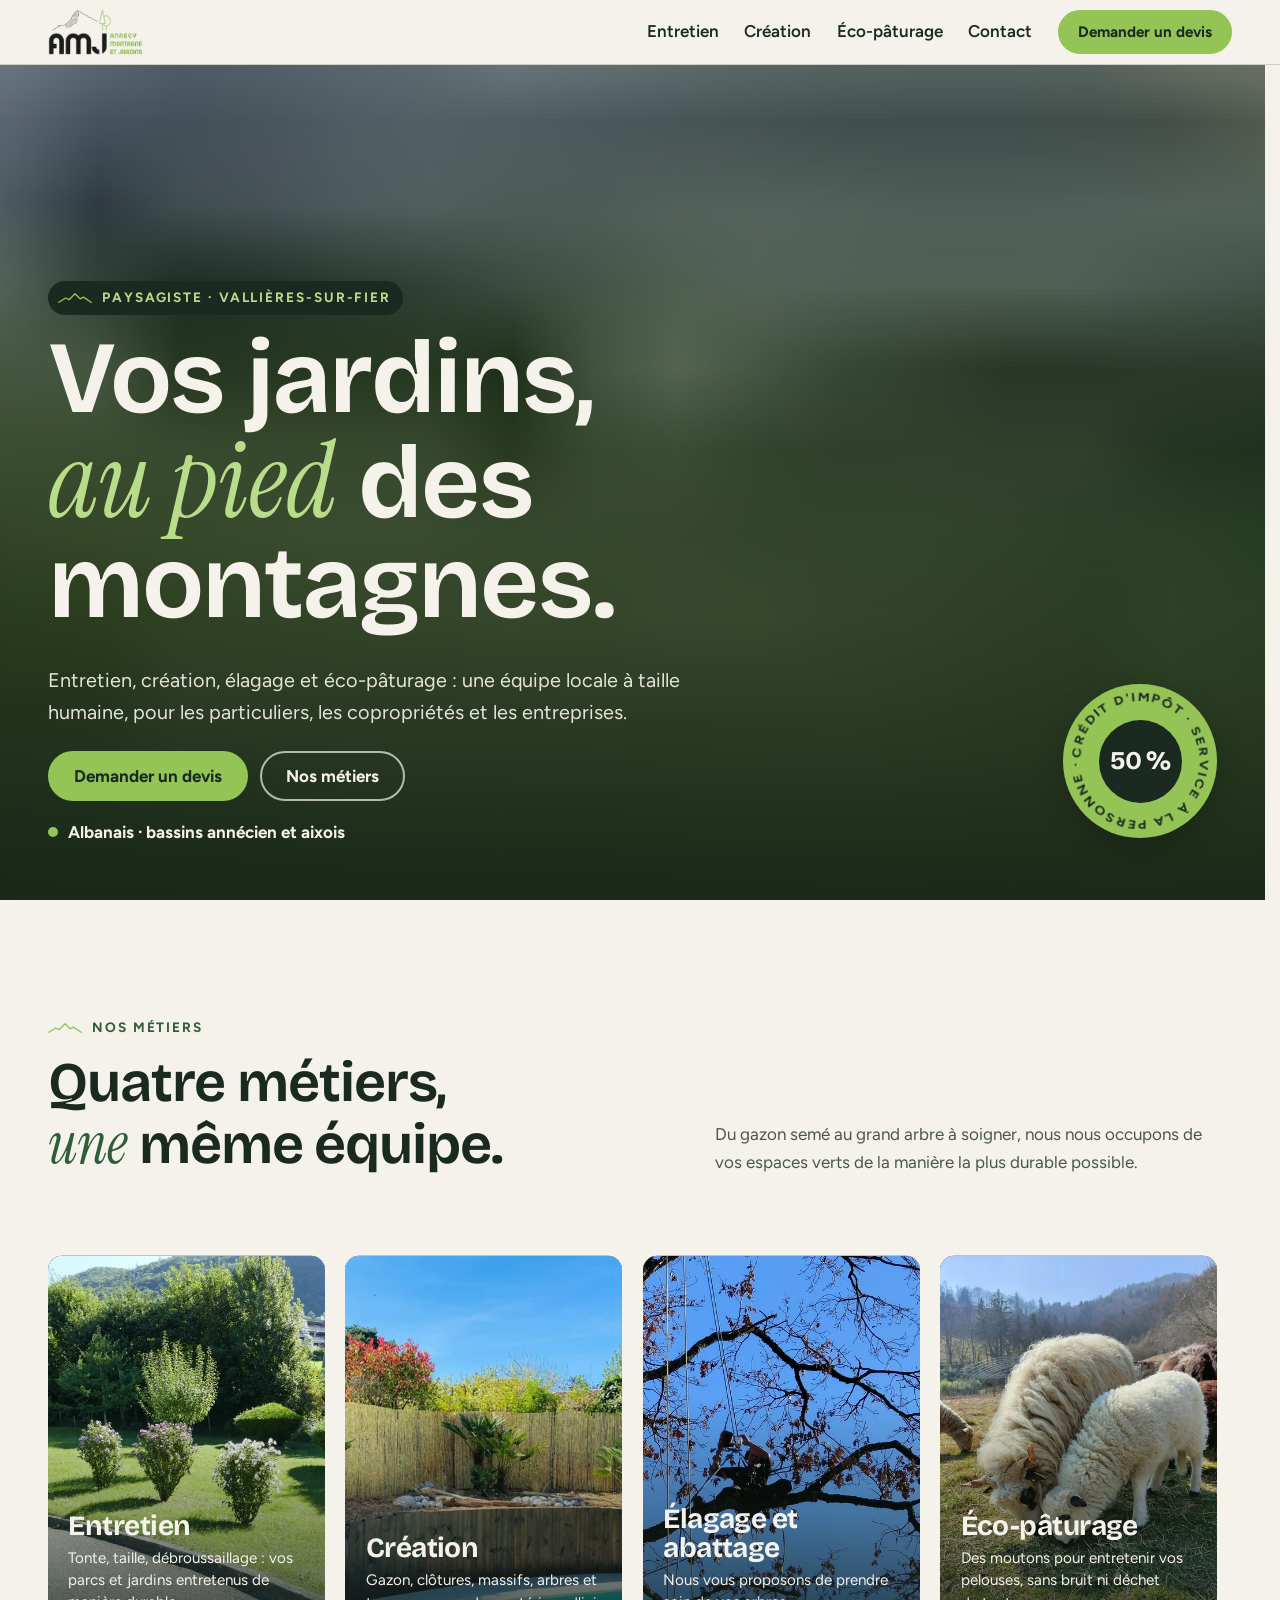
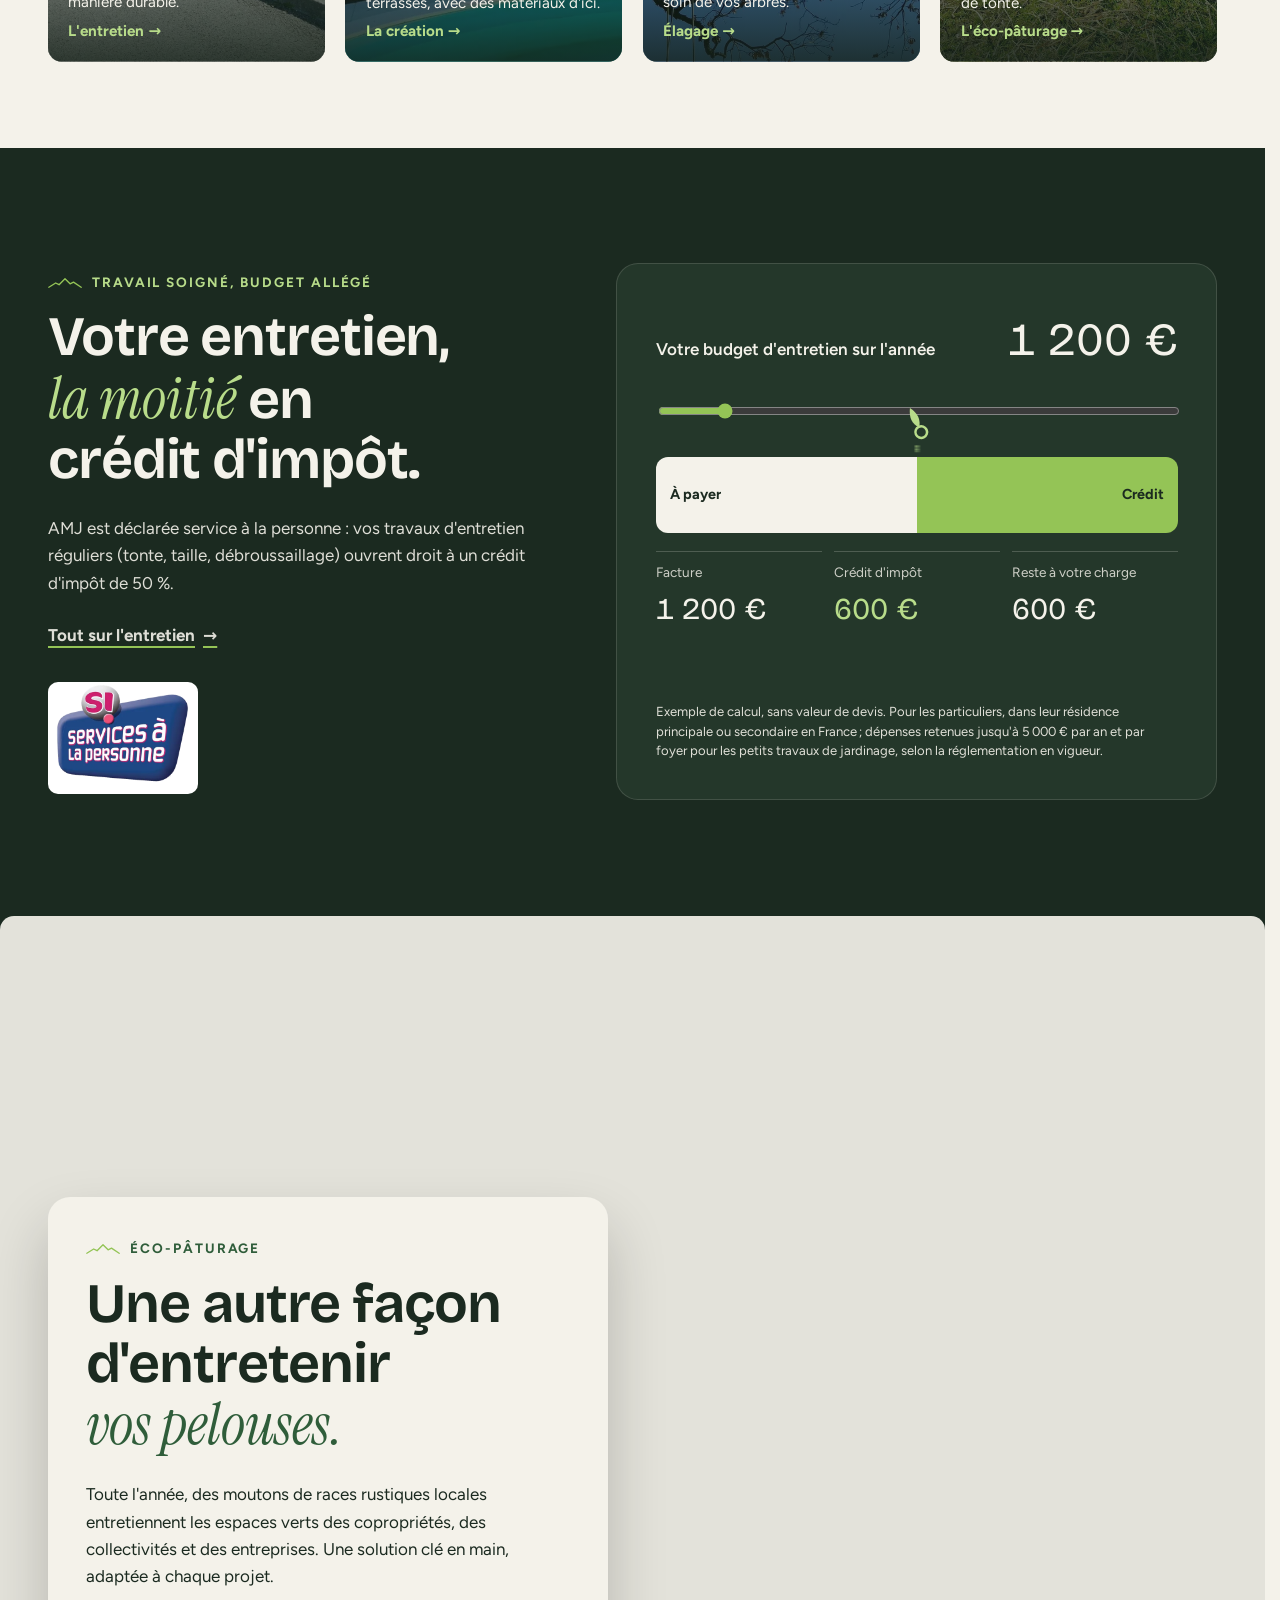
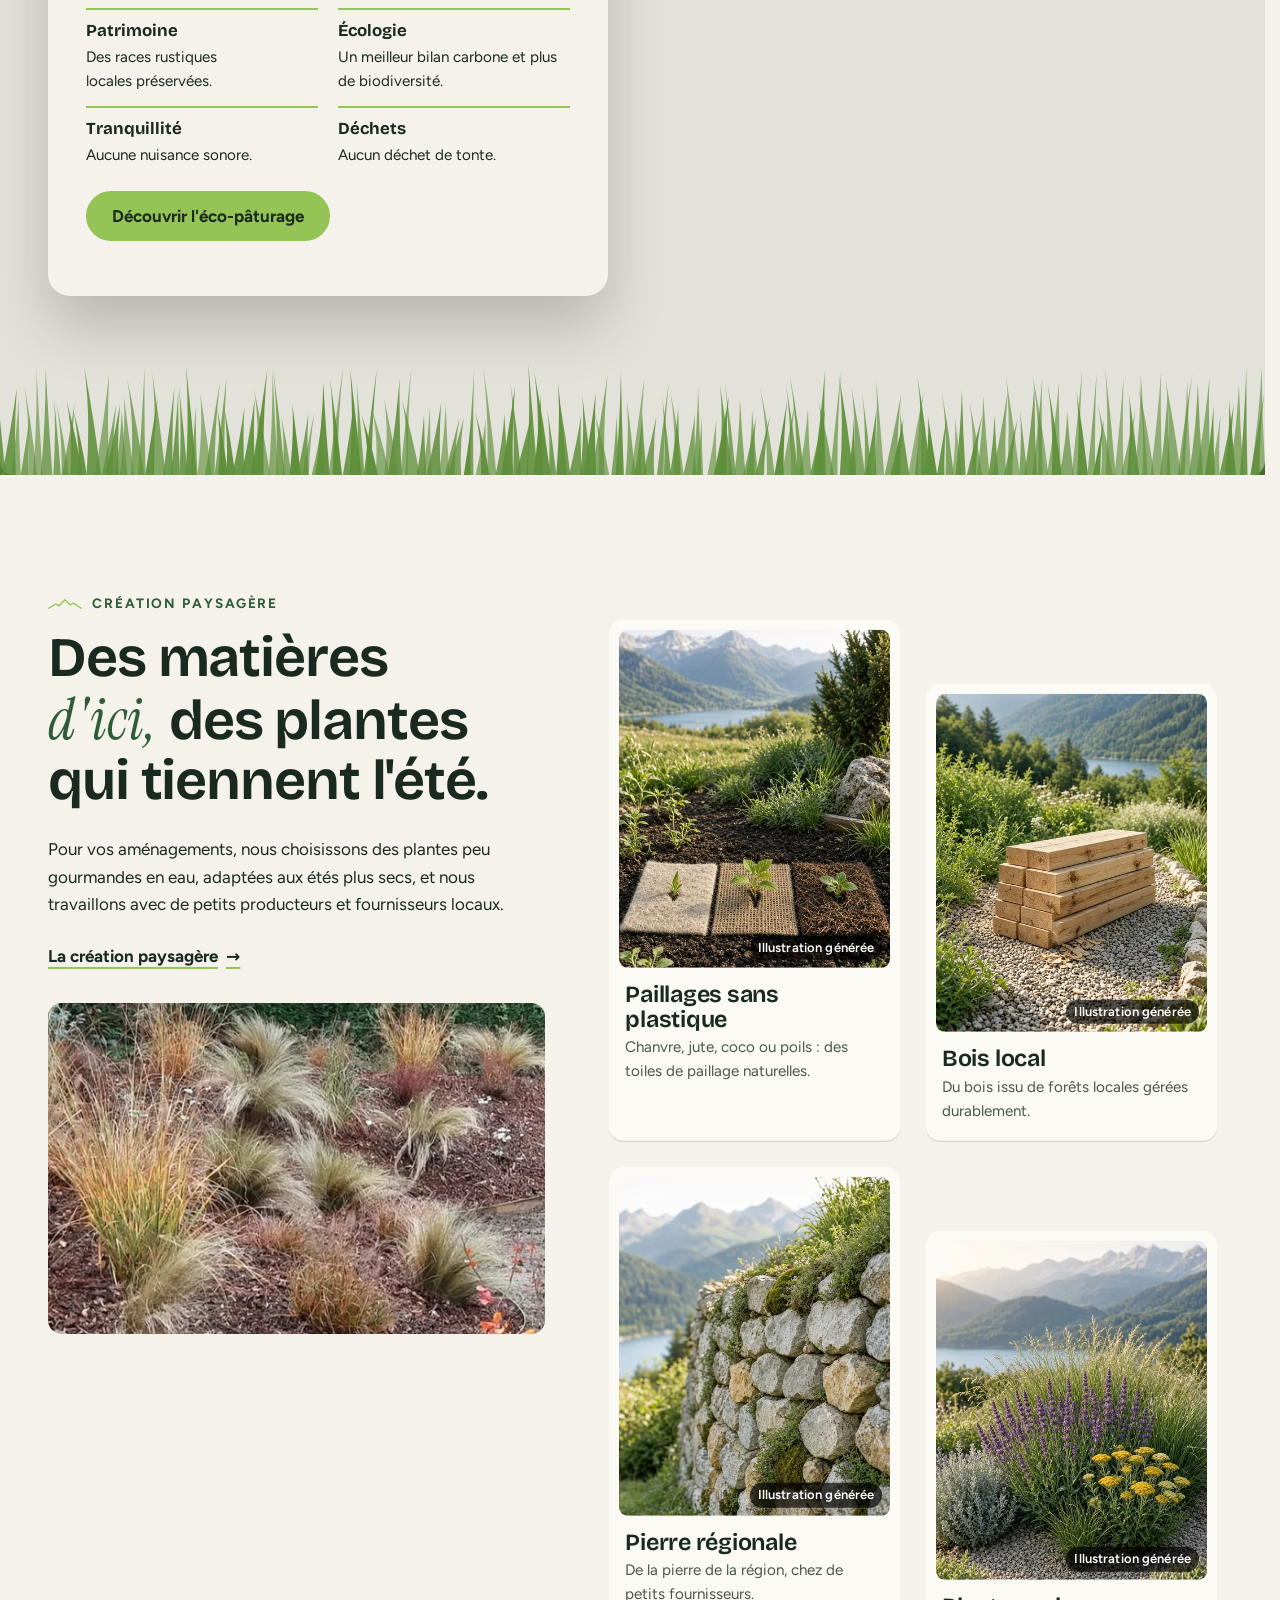
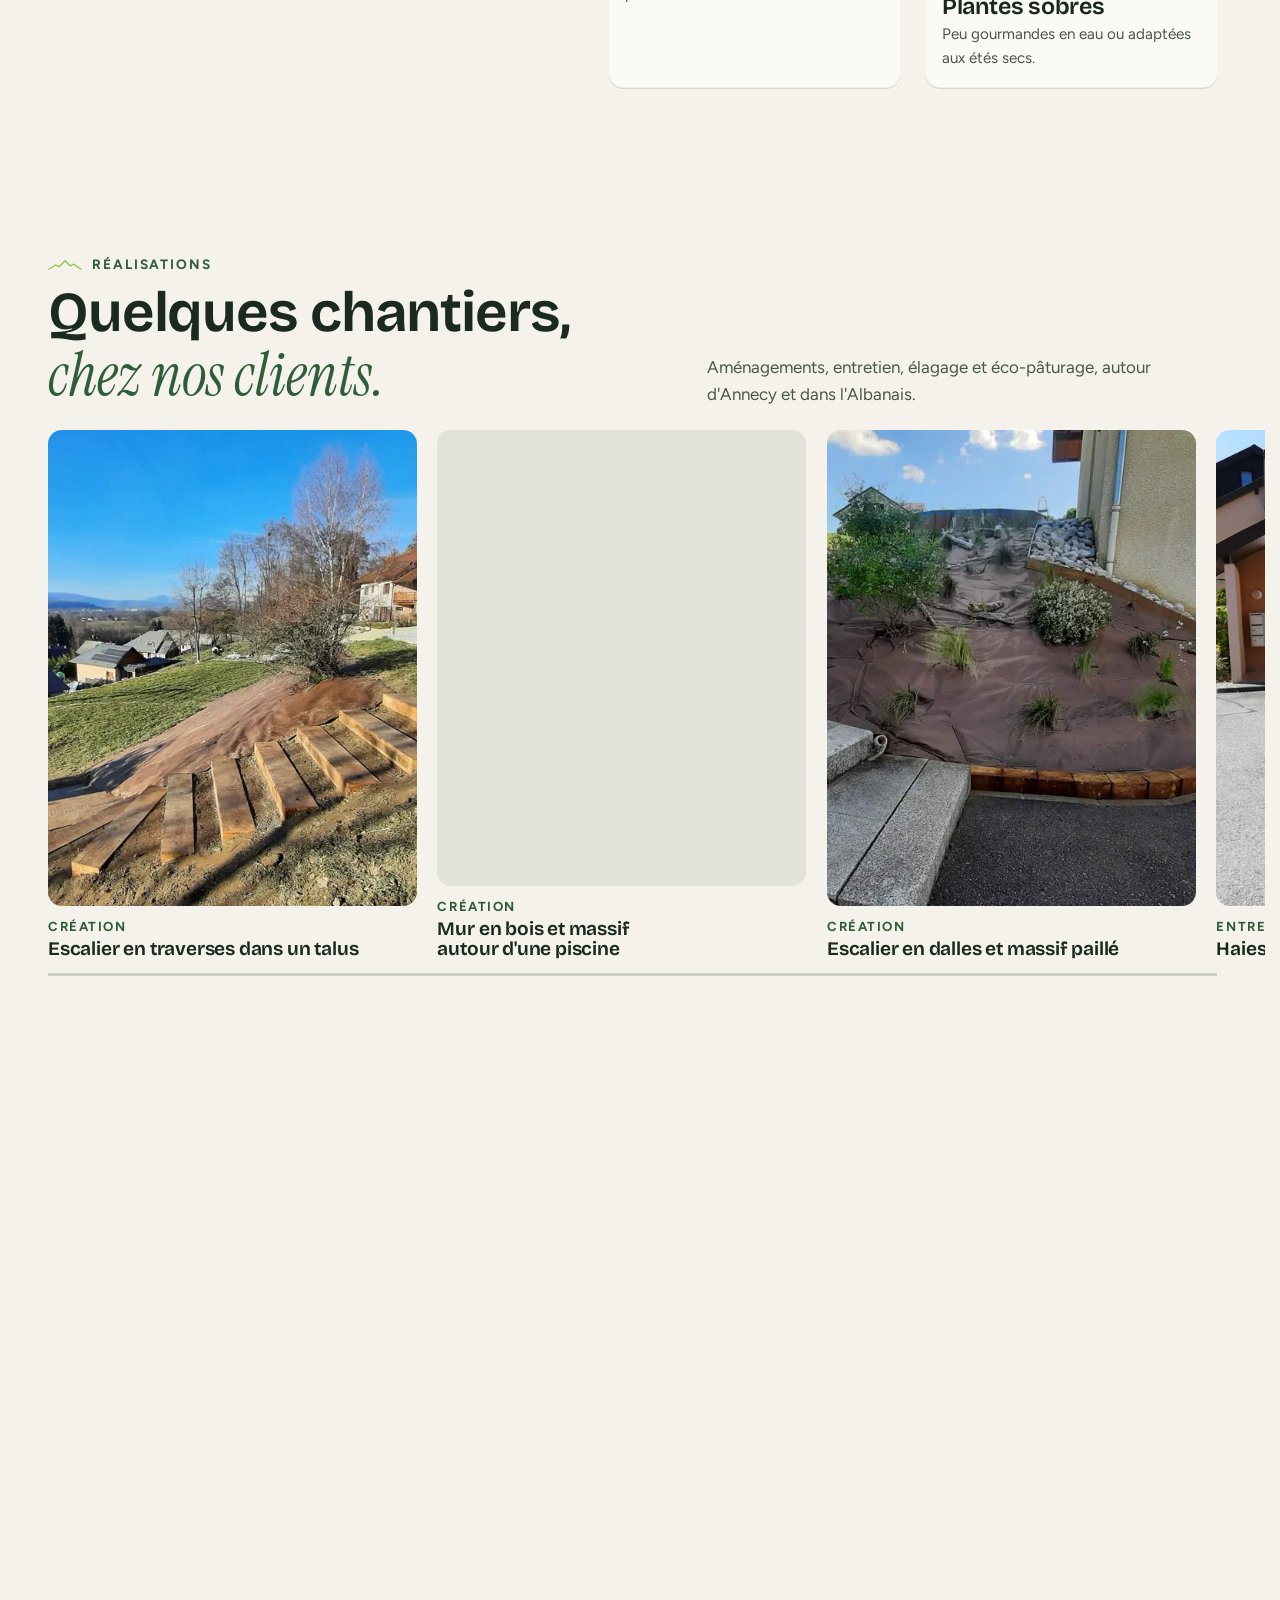
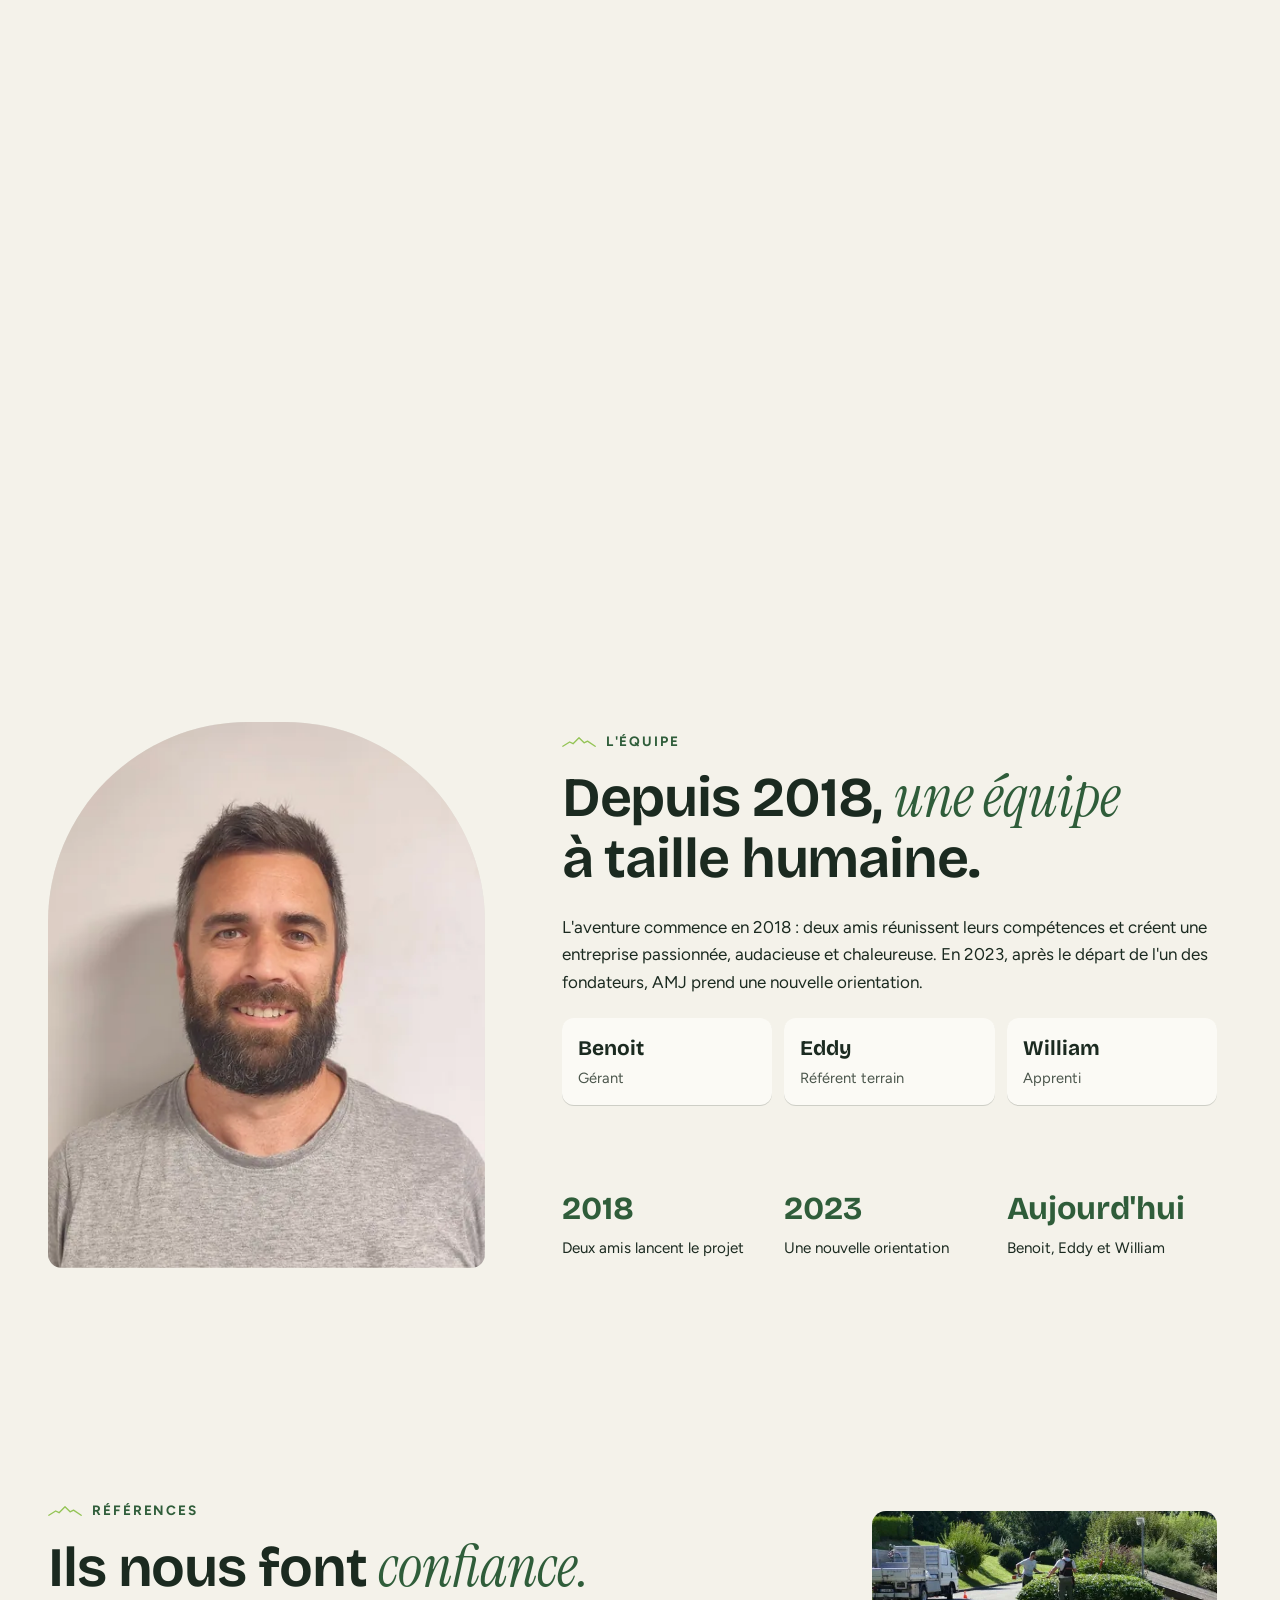
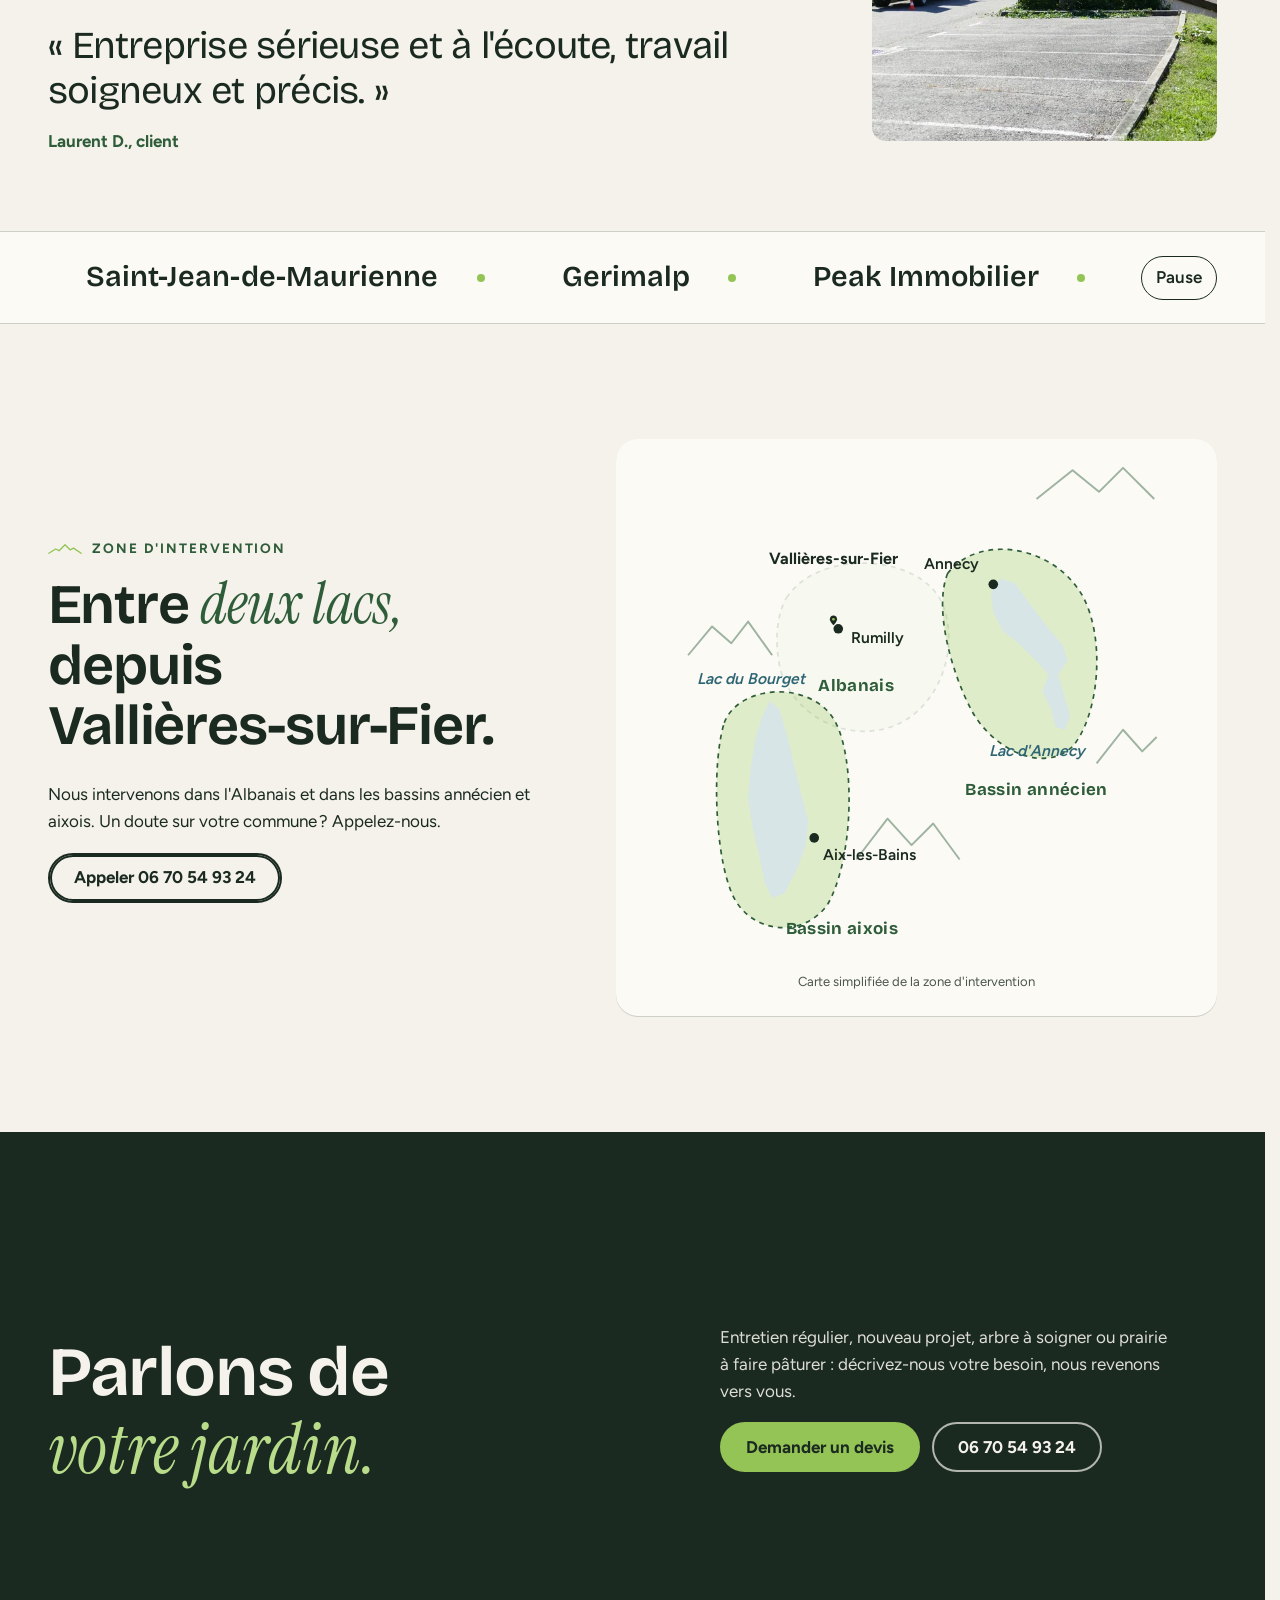
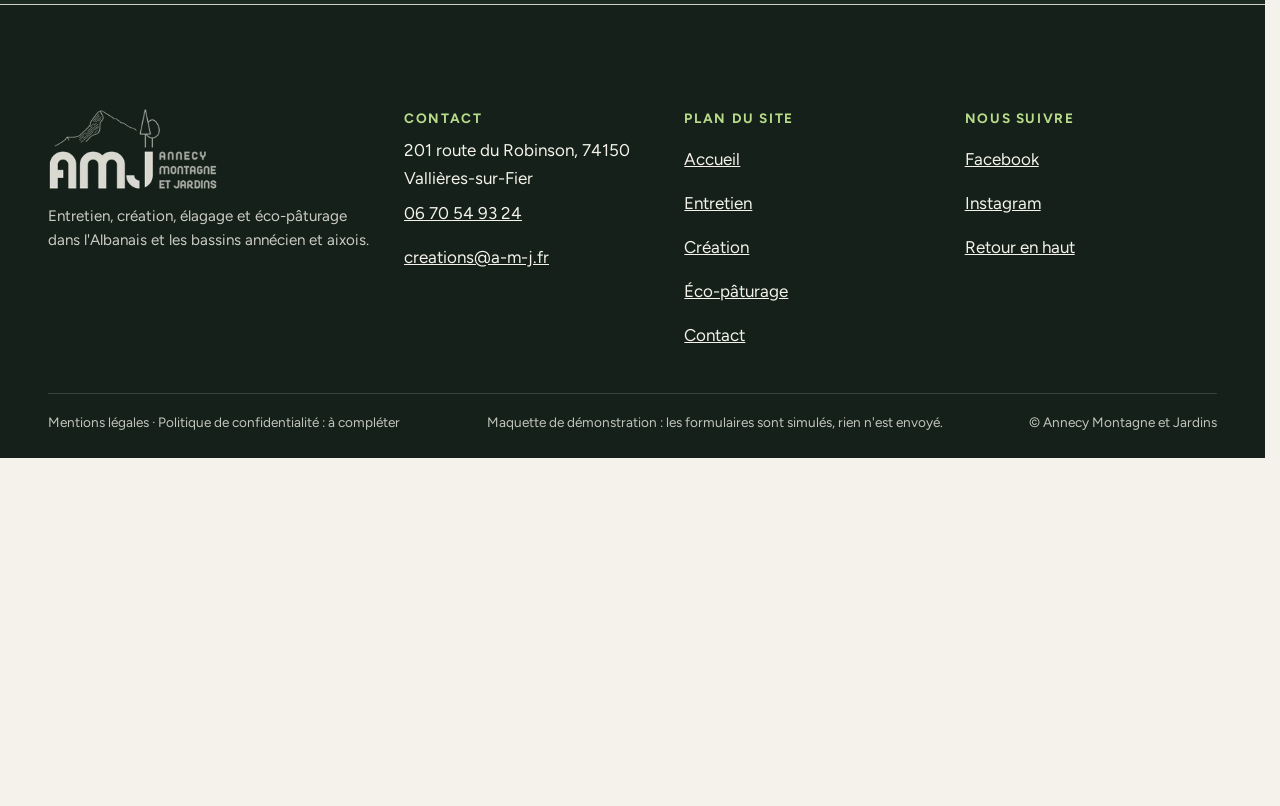
==== index.html @ e61770a7 "Maquette v1" ====
<!doctype html>
<html lang="fr" data-v="1">
<head>
<meta charset="utf-8">
<meta name="viewport" content="width=device-width, initial-scale=1, viewport-fit=cover">
<title>Annecy Montagne et Jardins : paysagiste dans l&#39;Albanais et autour d&#39;Annecy</title>
<meta name="description" content="Entretien, création paysagère, élagage et éco-pâturage pour les particuliers, les copropriétés et les entreprises de l&#39;Albanais et des bassins annécien et aixois. Crédit d&#39;impôt de 50 % sur l&#39;entretien.">
<meta name="robots" content="noindex, nofollow">
<link rel="canonical" href="https://annecy-montagne-et-jardins-maquette.vercel.app/">
<style>:root{--fond:#f4f2ea;--texte:#1b2a20;--voile-fond:#1b2a20;--ouverture-fond:#1b2a20;--menu-fond:#1b2a20}:root { --entete-h: 72px; --barres-h: 0px; } html { background: var(--fond); color: var(--texte); scrollbar-gutter: stable; } body { margin: 0; background: var(--fond); } html.js:not(.secours):not([data-arrivee="retour"]) [data-anime] { opacity: 0; } html.js:not(.secours):not([data-arrivee="retour"]) [data-anime].vu { opacity: 1; } [data-voile] { position: fixed; inset: 0; z-index: 900; background: var(--voile-fond); transform: translateY(100%); visibility: hidden; pointer-events: none; } html[data-arrivee="voile"]:not(.voile-leve):not(.secours) [data-voile] { transform: none; visibility: visible; } html.secours [data-voile] { visibility: hidden !important; } .ouverture-panneau { position: fixed; inset: 0; z-index: 850; display: none; place-content: center; justify-items: center; background: var(--ouverture-fond, var(--voile-fond)); color: var(--fond); text-align: center; } html.js[data-arrivee="intro"]:not(.secours):not(.intro-finie) .ouverture-panneau { display: grid; } html.defilement-bloque, html.defilement-bloque body, html.js[data-arrivee="intro"]:not(.secours):not(.intro-finie), html.js[data-arrivee="intro"]:not(.secours):not(.intro-finie) body, html[data-arrivee="voile"]:not(.voile-leve):not(.secours), html[data-arrivee="voile"]:not(.voile-leve):not(.secours) body { overflow: hidden; } html.js[data-arrivee="intro"]:not(.secours):not(.intro-finie) { background-color: var(--ouverture-fond, var(--voile-fond)); } html[data-arrivee="voile"]:not(.voile-leve):not(.secours) { background-color: var(--voile-fond); }</style>
<script>(function () {
var d = document.documentElement, ss = null, ls = null;
try { ss = window.sessionStorage; ls = window.localStorage; } catch (e) {}
d.classList.add('js');
var nav = performance.getEntriesByType ? performance.getEntriesByType('navigation')[0] : null;
var type = nav ? nav.type : 'navigate';
var depart = null;
try { depart = JSON.parse(ss.getItem('socle:depart') || 'null'); ss.removeItem('socle:depart'); } catch (e) {}
if (depart && !(Date.now() - depart.t < 15000)) depart = null;
var mode = type === 'back_forward' ? 'retour' : type === 'reload' ? 'intro' : depart ? 'voile' : 'intro';
d.setAttribute('data-arrivee', mode);
if (mode === 'voile' && depart.couleur) d.style.setProperty('--voile-fond', depart.couleur);
if (type === 'reload' && 'scrollRestoration' in history) {
history.scrollRestoration = 'manual';
}
try {
var choisie = ls && ls.getItem('socle:langue');
var langue = (d.lang || '').slice(0, 2);
if (choisie && choisie !== langue && type === 'navigate' && !depart) {
var alt = document.querySelector('link[rel="alternate"][hreflang="' + choisie + '"]');
if (alt) location.replace(new URL(alt.href).pathname + location.search + location.hash);
}
} catch (e) {}
setTimeout(function () { if (!d.classList.contains('demarre')) d.classList.add('secours'); }, 2000);
})();</script>
<link rel="preload" href="/assets/fonts/bricolage.woff2" as="font" type="font/woff2" crossorigin>
<link rel="preload" href="/assets/fonts/figtree.woff2" as="font" type="font/woff2" crossorigin>
<link rel="stylesheet" href="/assets/css/socle.css?v=1">
<link rel="stylesheet" href="/assets/css/site.css?v=1">
<link rel="modulepreload" href="/assets/js/site.js?v=1">
<link rel="modulepreload" href="/assets/js/socle/index.js?v=1">
<script src="/assets/vendor/gsap.min.js" defer></script>
<script src="/assets/vendor/ScrollTrigger.min.js" defer></script>
<script src="/assets/vendor/SplitText.min.js" defer></script>
<script type="module" src="/assets/js/site.js?v=1"></script>
<meta name="theme-color" content="#f4f2ea">
<link rel="icon" href="/assets/images/favicon.svg" type="image/svg+xml">
<link rel="apple-touch-icon" href="/assets/images/apple-touch-icon.png">
<meta property="og:type" content="website">
<meta property="og:site_name" content="Annecy Montagne et Jardins">
<meta property="og:locale" content="fr_FR">
<meta property="og:title" content="Annecy Montagne et Jardins : paysagiste dans l&#39;Albanais et autour d&#39;Annecy">
<meta property="og:description" content="Entretien, création paysagère, élagage et éco-pâturage pour les particuliers, les copropriétés et les entreprises de l&#39;Albanais et des bassins annécien et aixois. Crédit d&#39;impôt de 50 % sur l&#39;entretien.">
<meta property="og:url" content="https://annecy-montagne-et-jardins-maquette.vercel.app/">
<meta property="og:image" content="https://annecy-montagne-et-jardins-maquette.vercel.app/assets/partage/accueil-fr.jpg">
<meta property="og:image:width" content="1200">
<meta property="og:image:height" content="630">
<meta property="og:image:alt" content="Annecy Montagne et Jardins : pelouse au pied de la montagne et du lac">
<meta name="twitter:card" content="summary_large_image">
<script type="application/ld+json">{"@context":"https://schema.org","@type":"LandscapingBusiness","name":"Annecy Montagne et Jardins","alternateName":"AMJ","url":"https://annecy-montagne-et-jardins-maquette.vercel.app/","telephone":"+33670549324","email":"creations@a-m-j.fr","foundingDate":"2018","address":{"@type":"PostalAddress","streetAddress":"201 route du Robinson","postalCode":"74150","addressLocality":"Vallières-sur-Fier","addressCountry":"FR"},"areaServed":["Albanais","Bassin annécien","Bassin aixois"],"sameAs":["https://www.facebook.com/annecymontagneetjardins","https://www.instagram.com/annecymontagneetjardins/"],"description":"Entretien des espaces verts, création paysagère, élagage et abattage, éco-pâturage, pour les particuliers, les copropriétés, les entreprises et les collectivités."}</script>
</head>
<body id="haut">
<div data-voile data-forme="vague" aria-hidden="true"><svg class="voile-vague voile-vague--haut" viewBox="0 0 1440 120" preserveAspectRatio="none" aria-hidden="true"><path d="M0 120 V92 L120 80 L210 88 L330 54 L380 66 L470 22 L520 40 L560 30 L650 70 L720 62 L820 84 L900 76 L1000 96 L1080 70 L1170 46 L1230 58 L1320 82 L1440 74 V120 Z"/></svg><svg class="voile-vague voile-vague--bas" viewBox="0 0 1440 120" preserveAspectRatio="none" aria-hidden="true"><path d="M0 0 V28 L120 40 L210 32 L330 66 L380 54 L470 98 L520 80 L560 90 L650 50 L720 58 L820 36 L900 44 L1000 24 L1080 50 L1170 74 L1230 62 L1320 38 L1440 46 V0 Z"/></svg><div class="voile-contenu"><img src="/assets/images/logo-clair-240.webp" alt="" width="240" height="114"><span data-voile-libelle>Accueil</span></div></div>
<div class="ouverture-panneau" data-ouverture aria-hidden="true">
  <svg class="ouverture-crete" viewBox="0 0 400 90" aria-hidden="true"><path class="crete-ligne" pathLength="1" d="M4 80 L52 66 L84 72 L128 40 L146 50 L182 12 L204 30 L222 22 L262 58 L292 50 L336 74 L396 68" fill="none" stroke="currentColor" stroke-width="2.4" stroke-linecap="round" stroke-linejoin="round"/><path class="crete-hachures" d="M182 14 L172 36 M192 24 L183 44 M201 32 L193 50 M146 52 L138 66 M226 26 L218 44" fill="none" stroke="currentColor" stroke-width="1.6" stroke-linecap="round"/></svg>
  <img class="ouverture-logo" src="/assets/images/logo-clair-240.webp" alt="" width="240" height="114" data-ouverture-objet>
  <p class="ouverture-ligne">Paysagiste dans l&#39;Albanais</p>
</div>
<a class="evitement" href="#contenu">Aller au contenu</a>
<header data-entete>
  <div class="entete-rangee">
    <a class="entete-logo" href="/" aria-label="Annecy Montagne et Jardins : Accueil" data-libelle="Accueil" aria-current="page">
      <img src="/assets/images/logo-240.webp" alt="Annecy Montagne et Jardins" width="240" height="114">
    </a>
    <nav data-nav aria-label="Navigation principale">
      <ul><li><a href="/entretien" data-libelle="Entretien">Entretien</a></li><li><a href="/creation" data-libelle="Création">Création</a></li><li><a href="/eco-paturage" data-libelle="Éco-pâturage">Éco-pâturage</a></li><li><a href="/contact" data-libelle="Contact">Contact</a></li></ul>
    </nav>
    <div class="entete-actions">
      <a class="bouton" href="/contact#devis" data-libelle="Contact">Demander un devis</a>
      <button type="button" data-menu-bouton aria-controls="menu" aria-expanded="false" data-libelle-ouvrir="Menu" data-libelle-fermer="Fermer"><span data-libelle-bouton>Menu</span></button>
      <a class="menu-sansjs" href="#menu" data-menu-lien>Menu</a>
    </div>
  </div>
</header>
<script>/* Avant le premier affichage : rangées de la navigation (même règle que ajusterNav dans assets/js/socle/entete.js)
   et hauteur réelle de l'en-tête, pour que rien ne saute quand le JavaScript du site prend la main. */
(function () {
  var h = document.documentElement, u = document.querySelector('[data-nav] ul'), e = document.querySelector('[data-entete]');
  if (u) {
    var deborde = function () { return u.scrollWidth > u.clientWidth + 1; }, c = deborde();
    if (c && window.matchMedia('(min-width: 900px)').matches) {
      h.classList.add('nav-deux-rangees'); c = deborde();
      if (c) { h.classList.add('nav-deux-lignes'); var a = u.querySelector('a'); c = !a || u.getBoundingClientRect().height > a.getBoundingClientRect().height * 2.5; }
      if (c) h.classList.remove('nav-deux-rangees', 'nav-deux-lignes');
    }
    if (c) h.classList.add('nav-compacte');
  }
  if (e) h.style.setProperty('--entete-h', Math.round(e.getBoundingClientRect().height) + 'px');
})();</script>
<span id="menu-ferme" aria-hidden="true"></span>
<div id="menu" data-menu role="dialog" aria-modal="true" aria-label="Menu">
  <p class="menu-sansjs-fermer"><a href="#menu-ferme">Fermer</a></p>
  <ul><li style="--i:0"><a href="/" class="menu-lien" data-libelle="Accueil" aria-current="page">Accueil</a></li><li style="--i:1"><a href="/entretien" class="menu-lien" data-libelle="Entretien">Entretien</a></li><li style="--i:2"><a href="/creation" class="menu-lien" data-libelle="Création">Création</a></li><li style="--i:3"><a href="/eco-paturage" class="menu-lien" data-libelle="Éco-pâturage">Éco-pâturage</a></li><li style="--i:4"><a href="/contact" class="menu-lien" data-libelle="Contact">Contact</a></li></ul>
  <p><a class="bouton" href="tel:+33670549324">Appeler 06 70 54 93 24</a></p>
</div>
<main id="contenu" tabindex="-1">
<section class="hero" id="debut" data-effet="calques">
  <div class="hero-scene" data-hero-scene>
    <figure class="media hero-fond" style="--cadrage:50% 50%;--apercu:url([data-uri]);--apercu-mobile:url([data-uri])">
  <picture><source media="(max-width: 760px) and (orientation: portrait)" srcset="/assets/images/accueil-ouverture-mobile-640.webp 640w, /assets/images/accueil-ouverture-mobile-1080.webp 1080w" sizes="100vw">
    <img src="/assets/images/accueil-ouverture-1280.webp" srcset="/assets/images/accueil-ouverture-640.webp 640w, /assets/images/accueil-ouverture-1280.webp 1280w, /assets/images/accueil-ouverture-1920.webp 1920w" sizes="100vw" alt="Annecy Montagne et Jardins : pelouse au pied de la montagne et du lac" width="1280" height="720" fetchpriority="high" loading="eager" decoding="async">
  </picture>
</figure>
    <picture class="hero-pelouse" data-hero-pelouse aria-hidden="true">
  <source media="(max-width: 760px) and (orientation: portrait)" srcset="/assets/images/accueil-pelouse-mobile-640.webp 640w, /assets/images/accueil-pelouse-mobile-1080.webp 1080w" sizes="100vw">
  <img src="/assets/images/accueil-pelouse-1280.webp" srcset="/assets/images/accueil-pelouse-640.webp 640w, /assets/images/accueil-pelouse-1280.webp 1280w, /assets/images/accueil-pelouse-1920.webp 1920w" sizes="100vw" alt="" width="1280" height="720" fetchpriority="high" loading="eager" decoding="async">
</picture>
    <div class="hero-voile" aria-hidden="true"></div>
  </div>
  <div class="conteneur hero-contenu">
    <div class="hero-texte" data-hero-texte>
      <p class="surtitre surtitre--clair hero-surtitre" data-anime="gsap"><svg viewBox="0 0 40 14" aria-hidden="true"><path d="M1 12 L9 7 L13 9 L20 2 L26 8 L30 6 L39 12" fill="none" stroke="currentColor" stroke-width="1.6" stroke-linejoin="round" stroke-linecap="round"/></svg>Paysagiste · Vallières-sur-Fier</p>
      <h1 class="hero-titre" data-anime="gsap"><span class="ligne"><span class="ligne-in">Vos jardins,</span></span> <span class="ligne"><span class="ligne-in"><em>au pied</em> des</span></span> <span class="ligne"><span class="ligne-in">montagnes.</span></span></h1>
      <p class="hero-intro masque-ecran-tres-bas masque-petit" data-anime="gsap">Entretien, création, élagage et éco-pâturage : une équipe locale à taille humaine, pour les particuliers, les copropriétés et les entreprises.</p>
      <p class="actions hero-actions" data-anime="gsap">
        <a href="/contact#devis" class="bouton" data-libelle="Contact" data-action-principale data-survol="magnetique">Demander un devis</a>
        <a class="bouton bouton--clair masque-ecran-tres-bas" href="#metiers" data-sans-transition>Nos métiers</a>
      </p>
      <p class="hero-info" data-info-cle data-anime="gsap">Albanais · bassins annécien et aixois</p>
    </div>
    <div class="tampon" data-iris-centre="disque" data-superpose role="img" aria-label="Crédit d&#39;impôt de 50 % sur l&#39;entretien" data-tampon>
  <svg class="tampon-texte" viewBox="0 0 200 200" aria-hidden="true">
    <defs><path id="tampon-cercle" d="M100 100 m-78 0 a78 78 0 1 1 156 0 a78 78 0 1 1 -156 0"/></defs>
    <text><textPath href="#tampon-cercle" textLength="486" lengthAdjust="spacingAndGlyphs">Crédit d&#39;impôt · service à la personne · </textPath></text>
  </svg>
  <span class="tampon-coeur" aria-hidden="true"><strong>50 %</strong></span>
</div>
  </div>
</section>
<section class="section metiers" id="metiers">
  <div class="conteneur">
    <div class="tete-ligne">
      <div class="tete ">
  <p class="surtitre"><svg viewBox="0 0 40 14" aria-hidden="true"><path d="M1 12 L9 7 L13 9 L20 2 L26 8 L30 6 L39 12" fill="none" stroke="currentColor" stroke-width="1.6" stroke-linejoin="round" stroke-linecap="round"/></svg>Nos métiers</p>
  <h2 data-anime="lignes">Quatre métiers, <em>une</em> même équipe.</h2>
</div>
      <p class="tete-texte" data-anime>Du gazon semé au grand arbre à soigner, nous nous occupons de vos espaces verts de la manière la plus durable possible.</p>
    </div>
    <ul class="metiers-grille" data-anime="cascade">
      <li class="carte-metier" data-fx="vitesse" data-fx-force="2">
        <a href="/entretien" data-libelle="Entretien" data-survol="incline" data-survol-force="5">
          <figure class="media carte-metier-media" style="--cadrage:42% 50%">
  <picture>
    <img src="/assets/images/metier-entretien-784.webp" srcset="/assets/images/metier-entretien-480.webp 480w, /assets/images/metier-entretien-640.webp 640w, /assets/images/metier-entretien-784.webp 784w" sizes="(max-width: 760px) 90vw, (max-width: 1100px) 45vw, 23vw" alt="" width="784" height="1176" loading="lazy" decoding="async">
  </picture>
</figure>
          <span class="carte-metier-texte"><strong>Entretien</strong><span>Tonte, taille, débroussaillage : vos parcs et jardins entretenus de manière durable.</span><span class="carte-metier-lien">L&#39;entretien <span aria-hidden="true">→</span></span></span>
        </a>
      </li><li class="carte-metier" data-fx="vitesse" data-fx-force="2">
        <a href="/creation" data-libelle="Création" data-survol="incline" data-survol-force="5">
          <figure class="media carte-metier-media" style="--cadrage:45% 55%">
  <picture>
    <img src="/assets/images/metier-creation-784.webp" srcset="/assets/images/metier-creation-480.webp 480w, /assets/images/metier-creation-640.webp 640w, /assets/images/metier-creation-784.webp 784w" sizes="(max-width: 760px) 90vw, (max-width: 1100px) 45vw, 23vw" alt="" width="784" height="1176" loading="lazy" decoding="async">
  </picture>
</figure>
          <span class="carte-metier-texte"><strong>Création</strong><span>Gazon, clôtures, massifs, arbres et terrasses, avec des matériaux d&#39;ici.</span><span class="carte-metier-lien">La création <span aria-hidden="true">→</span></span></span>
        </a>
      </li><li class="carte-metier" data-fx="vitesse" data-fx-force="2">
        <a href="/entretien#elagage" data-libelle="Entretien" data-survol="incline" data-survol-force="5">
          <figure class="media carte-metier-media" style="--cadrage:62% 42%">
  <picture>
    <img src="/assets/images/metier-elagage-784.webp" srcset="/assets/images/metier-elagage-480.webp 480w, /assets/images/metier-elagage-640.webp 640w, /assets/images/metier-elagage-784.webp 784w" sizes="(max-width: 760px) 90vw, (max-width: 1100px) 45vw, 23vw" alt="" width="784" height="1176" loading="lazy" decoding="async">
  </picture>
</figure>
          <span class="carte-metier-texte"><strong>Élagage et abattage</strong><span>Nous vous proposons de prendre soin de vos arbres.</span><span class="carte-metier-lien">Élagage <span aria-hidden="true">→</span></span></span>
        </a>
      </li><li class="carte-metier" data-fx="vitesse" data-fx-force="2">
        <a href="/eco-paturage" data-libelle="Éco-pâturage" data-survol="incline" data-survol-force="5">
          <figure class="media carte-metier-media" style="--cadrage:50% 55%">
  <picture>
    <img src="/assets/images/metier-eco-784.webp" srcset="/assets/images/metier-eco-480.webp 480w, /assets/images/metier-eco-640.webp 640w, /assets/images/metier-eco-784.webp 784w" sizes="(max-width: 760px) 90vw, (max-width: 1100px) 45vw, 23vw" alt="" width="784" height="1176" loading="lazy" decoding="async">
  </picture>
</figure>
          <span class="carte-metier-texte"><strong>Éco-pâturage</strong><span>Des moutons pour entretenir vos pelouses, sans bruit ni déchet de tonte.</span><span class="carte-metier-lien">L&#39;éco-pâturage <span aria-hidden="true">→</span></span></span>
        </a>
      </li>
    </ul>
  </div>
</section>
<section class="section section--sapin budget" id="budget">
  <div class="conteneur budget-grille">
    <div>
      <div class="tete tete--clair">
  <p class="surtitre"><svg viewBox="0 0 40 14" aria-hidden="true"><path d="M1 12 L9 7 L13 9 L20 2 L26 8 L30 6 L39 12" fill="none" stroke="currentColor" stroke-width="1.6" stroke-linejoin="round" stroke-linecap="round"/></svg>Travail soigné, budget allégé</p>
  <h2 data-anime="lignes">Votre entretien, <em>la moitié</em> en crédit d'impôt.</h2>
</div>
      <p data-anime>AMJ est déclarée service à la personne : vos travaux d&#39;entretien réguliers (tonte, taille, débroussaillage) ouvrent droit à un crédit d&#39;impôt de 50 %.</p>
      <p data-anime><a href="/entretien" class="lien-fleche" data-libelle="Entretien">Tout sur l&#39;entretien</a></p>
      <figure class="media budget-sap" data-anime="rideau" style="--cadrage:50% 50%">
  <picture>
    <img src="/assets/images/sap-800.webp" srcset="/assets/images/sap-480.webp 480w, /assets/images/sap-640.webp 640w, /assets/images/sap-800.webp 800w" sizes="160px" alt="Entretien : logo Services à la personne" width="800" height="600" loading="lazy" decoding="async">
  </picture>
</figure>
    </div>
    <div class="calcul" data-calcul data-effet="secateur" id="calcul-accueil-outil">
  <div class="calcul-champ">
    <label for="calcul-accueil-montant">Votre budget d&#39;entretien sur l&#39;année</label>
    <output class="calcul-montant" for="calcul-accueil-montant" data-calcul-montant data-prix>1 200 €</output>
    <input type="range" id="calcul-accueil-montant" min="300" max="8000" step="100" value="1200" data-calcul-curseur aria-describedby="calcul-accueil-note">
  </div>
  <div class="calcul-barre" data-visuel aria-hidden="true">
    <div class="calcul-part calcul-part--reste" data-calcul-reste-barre><span>À payer</span></div>
    <div class="calcul-part calcul-part--credit" data-calcul-credit-barre><span>Crédit</span></div>
    <svg class="calcul-coupe" viewBox="0 0 20 100" preserveAspectRatio="none" data-calcul-coupe><line x1="10" y1="0" x2="10" y2="100" stroke="currentColor" stroke-width="3" stroke-dasharray="6 6" vector-effect="non-scaling-stroke"/></svg>
    <svg class="calcul-lame" viewBox="0 0 48 48" data-calcul-lame><path d="M24 4 C30 14 30 22 24 30 C18 22 18 14 24 4 Z" fill="currentColor"/><circle cx="24" cy="36" r="7" fill="none" stroke="currentColor" stroke-width="3"/></svg>
  </div>
  <dl class="calcul-chiffres">
    <div><dt>Facture</dt><dd data-calcul-facture data-prix>1 200 €</dd></div>
    <div class="calcul-credit"><dt>Crédit d&#39;impôt</dt><dd data-calcul-credit data-prix>600 €</dd></div>
    <div class="calcul-reste"><dt>Reste à votre charge</dt><dd data-calcul-reste data-prix>600 €</dd></div>
  </dl>
  <p class="calcul-plafond" data-calcul-plafond>Au-delà de 5 000 € de dépenses par an, le crédit d&#39;impôt est plafonné à 2 500 €.</p>
  <p class="calcul-note" id="calcul-accueil-note">Exemple de calcul, sans valeur de devis. Pour les particuliers, dans leur résidence principale ou secondaire en France ; dépenses retenues jusqu&#39;à 5 000 € par an et par foyer pour les petits travaux de jardinage, selon la réglementation en vigueur.</p>
  <p class="visuellement-cache" aria-live="polite" data-calcul-annonce></p>
</div>
  </div>
</section>
<section class="eco-bloc" id="eco">
  <figure class="media eco-bloc-media" data-fx="parallaxe" data-fx-force="12" style="--cadrage:55% 45%">
  <picture><source media="(max-width: 760px) and (orientation: portrait)" srcset="/assets/images/eco-troupeau-mobile-640.webp 640w, /assets/images/eco-troupeau-mobile-1080.webp 1080w" sizes="100vw">
    <img src="/assets/images/eco-troupeau-1280.webp" srcset="/assets/images/eco-troupeau-640.webp 640w, /assets/images/eco-troupeau-1280.webp 1280w, /assets/images/eco-troupeau-1920.webp 1920w" sizes="100vw" alt="Troupeau de moutons blancs, bruns et noirs dans une prairie au soleil du matin" width="1280" height="853" loading="lazy" decoding="async">
  </picture>
</figure>
  <div class="conteneur eco-bloc-contenu">
    <div class="eco-bloc-carte">
      <div class="tete ">
  <p class="surtitre"><svg viewBox="0 0 40 14" aria-hidden="true"><path d="M1 12 L9 7 L13 9 L20 2 L26 8 L30 6 L39 12" fill="none" stroke="currentColor" stroke-width="1.6" stroke-linejoin="round" stroke-linecap="round"/></svg>Éco-pâturage</p>
  <h2 data-anime="lignes">Une autre façon d'entretenir <em>vos pelouses.</em></h2>
</div>
      <p data-anime>Toute l&#39;année, des moutons de races rustiques locales entretiennent les espaces verts des copropriétés, des collectivités et des entreprises. Une solution clé en main, adaptée à chaque projet.</p>
      <ul class="avantages-mini" data-anime="cascade">
        <li><strong>Patrimoine</strong> Des races rustiques locales préservées.</li><li><strong>Écologie</strong> Un meilleur bilan carbone et plus de biodiversité.</li><li><strong>Tranquillité</strong> Aucune nuisance sonore.</li><li><strong>Déchets</strong> Aucun déchet de tonte.</li>
      </ul>
      <p><a href="/eco-paturage" class="bouton" data-libelle="Éco-pâturage" data-survol="magnetique">Découvrir l&#39;éco-pâturage</a></p>
    </div>
  </div>
  <div class="broutage" data-broutage data-effet="broutage" data-souris data-visuel aria-hidden="true">
  <svg class="broutage-herbe" viewBox="0 0 1000 120" preserveAspectRatio="none" data-broutage-herbe></svg>
  <div class="broutage-troupeau" data-broutage-troupeau>
    <svg class="mouton mouton-0" viewBox="0 0 64 44"><g fill="currentColor"><ellipse cx="30" cy="22" rx="20" ry="13"/><circle cx="16" cy="16" r="8"/><circle cx="27" cy="11" r="8"/><circle cx="39" cy="12" r="8"/><circle cx="46" cy="20" r="7"/><circle cx="20" cy="28" r="7"/><circle cx="38" cy="30" r="7"/></g><ellipse class="mouton-tete" cx="54" cy="25" rx="7" ry="9"/><rect class="mouton-patte" x="18" y="32" width="3.5" height="11" rx="1.5"/><rect class="mouton-patte" x="38" y="32" width="3.5" height="11" rx="1.5"/></svg><svg class="mouton mouton-1" viewBox="0 0 64 44"><g fill="currentColor"><ellipse cx="30" cy="22" rx="20" ry="13"/><circle cx="16" cy="16" r="8"/><circle cx="27" cy="11" r="8"/><circle cx="39" cy="12" r="8"/><circle cx="46" cy="20" r="7"/><circle cx="20" cy="28" r="7"/><circle cx="38" cy="30" r="7"/></g><ellipse class="mouton-tete" cx="54" cy="25" rx="7" ry="9"/><rect class="mouton-patte" x="18" y="32" width="3.5" height="11" rx="1.5"/><rect class="mouton-patte" x="38" y="32" width="3.5" height="11" rx="1.5"/></svg><svg class="mouton mouton-2" viewBox="0 0 64 44"><g fill="currentColor"><ellipse cx="30" cy="22" rx="20" ry="13"/><circle cx="16" cy="16" r="8"/><circle cx="27" cy="11" r="8"/><circle cx="39" cy="12" r="8"/><circle cx="46" cy="20" r="7"/><circle cx="20" cy="28" r="7"/><circle cx="38" cy="30" r="7"/></g><ellipse class="mouton-tete" cx="54" cy="25" rx="7" ry="9"/><rect class="mouton-patte" x="18" y="32" width="3.5" height="11" rx="1.5"/><rect class="mouton-patte" x="38" y="32" width="3.5" height="11" rx="1.5"/></svg>
  </div>
</div>
</section>
<section class="section matieres" id="matieres">
  <div class="conteneur matieres-grille">
    <div class="matieres-tete">
      <div class="tete ">
  <p class="surtitre"><svg viewBox="0 0 40 14" aria-hidden="true"><path d="M1 12 L9 7 L13 9 L20 2 L26 8 L30 6 L39 12" fill="none" stroke="currentColor" stroke-width="1.6" stroke-linejoin="round" stroke-linecap="round"/></svg>Création paysagère</p>
  <h2 data-anime="lignes">Des matières <em>d'ici,</em> des plantes qui tiennent l'été.</h2>
</div>
      <p data-anime>Pour vos aménagements, nous choisissons des plantes peu gourmandes en eau, adaptées aux étés plus secs, et nous travaillons avec de petits producteurs et fournisseurs locaux.</p>
      <p data-anime><a href="/creation" class="lien-fleche" data-libelle="Création">La création paysagère</a></p>
      <figure class="media matieres-photo" data-fx="zoom" style="--cadrage:45% 45%">
  <picture>
    <img src="/assets/images/real-graminees-960.webp" srcset="/assets/images/real-graminees-480.webp 480w, /assets/images/real-graminees-640.webp 640w, /assets/images/real-graminees-960.webp 960w" sizes="(max-width: 760px) 100vw, 40vw" alt="Massif de graminées et bordure en bois le long d’une allée" width="960" height="1279" loading="lazy" decoding="async">
  </picture>
</figure>
    </div>
    <ul class="echantillons" data-anime="cascade">
      <li class="echantillon" data-fx="vitesse" data-fx-force="2">
        <figure class="media echantillon-media" data-grok style="--cadrage:50% 50%">
  <picture>
    <img src="/assets/images/grok/matiere-paillage-784.webp" srcset="/assets/images/grok/matiere-paillage-480.webp 480w, /assets/images/grok/matiere-paillage-640.webp 640w, /assets/images/grok/matiere-paillage-784.webp 784w" sizes="(max-width: 760px) 45vw, 22vw" alt="Paillages sans plastique" width="784" height="980" loading="lazy" decoding="async">
  </picture><figcaption class="mention-ia">Illustration générée</figcaption>
</figure>
        <h3>Paillages sans plastique</h3>
        <p>Chanvre, jute, coco ou poils : des toiles de paillage naturelles.</p>
      </li><li class="echantillon" data-fx="vitesse" data-fx-force="2">
        <figure class="media echantillon-media" data-grok style="--cadrage:50% 50%">
  <picture>
    <img src="/assets/images/grok/matiere-bois-784.webp" srcset="/assets/images/grok/matiere-bois-480.webp 480w, /assets/images/grok/matiere-bois-640.webp 640w, /assets/images/grok/matiere-bois-784.webp 784w" sizes="(max-width: 760px) 45vw, 22vw" alt="Bois local" width="784" height="980" loading="lazy" decoding="async">
  </picture><figcaption class="mention-ia">Illustration générée</figcaption>
</figure>
        <h3>Bois local</h3>
        <p>Du bois issu de forêts locales gérées durablement.</p>
      </li><li class="echantillon" data-fx="vitesse" data-fx-force="2">
        <figure class="media echantillon-media" data-grok style="--cadrage:50% 50%">
  <picture>
    <img src="/assets/images/grok/matiere-pierre-784.webp" srcset="/assets/images/grok/matiere-pierre-480.webp 480w, /assets/images/grok/matiere-pierre-640.webp 640w, /assets/images/grok/matiere-pierre-784.webp 784w" sizes="(max-width: 760px) 45vw, 22vw" alt="Pierre régionale" width="784" height="980" loading="lazy" decoding="async">
  </picture><figcaption class="mention-ia">Illustration générée</figcaption>
</figure>
        <h3>Pierre régionale</h3>
        <p>De la pierre de la région, chez de petits fournisseurs.</p>
      </li><li class="echantillon" data-fx="vitesse" data-fx-force="2">
        <figure class="media echantillon-media" data-grok style="--cadrage:50% 50%">
  <picture>
    <img src="/assets/images/grok/matiere-vegetal-784.webp" srcset="/assets/images/grok/matiere-vegetal-480.webp 480w, /assets/images/grok/matiere-vegetal-640.webp 640w, /assets/images/grok/matiere-vegetal-784.webp 784w" sizes="(max-width: 760px) 45vw, 22vw" alt="Plantes sobres" width="784" height="980" loading="lazy" decoding="async">
  </picture><figcaption class="mention-ia">Illustration générée</figcaption>
</figure>
        <h3>Plantes sobres</h3>
        <p>Peu gourmandes en eau ou adaptées aux étés secs.</p>
      </li>
    </ul>
  </div>
</section>
<section class="section realisations ecran epingle" id="realisations" data-entete-cache data-fx="galerie" data-plein-ecran>
  <div class="conteneur realisations-tete">
    <div class="tete ">
  <p class="surtitre"><svg viewBox="0 0 40 14" aria-hidden="true"><path d="M1 12 L9 7 L13 9 L20 2 L26 8 L30 6 L39 12" fill="none" stroke="currentColor" stroke-width="1.6" stroke-linejoin="round" stroke-linecap="round"/></svg>Réalisations</p>
  <h2 data-anime="lignes">Quelques chantiers, <em>chez nos clients.</em></h2>
</div>
    <p class="masque-ecran-bas">Aménagements, entretien, élagage et éco-pâturage, autour d&#39;Annecy et dans l&#39;Albanais.</p>
  </div>
  <div class="piste galerie-piste" data-galerie tabindex="0" role="region" aria-label="Réalisations : faites défiler">
    <article class="carte-real" id="realisation-1">
      <figure class="media carte-real-media" style="--cadrage:45% 60%">
  <picture>
    <img src="/assets/images/real-escalier-traverses-960.webp" srcset="/assets/images/real-escalier-traverses-480.webp 480w, /assets/images/real-escalier-traverses-640.webp 640w, /assets/images/real-escalier-traverses-960.webp 960w" sizes="(max-width: 760px) 78vw, 30vw" alt="Escalier en traverses dans un talus" width="960" height="1280" loading="lazy" decoding="async">
  </picture>
</figure>
      <p class="carte-real-metier">Création</p>
      <h3>Escalier en traverses dans un talus</h3>
    </article><article class="carte-real" id="realisation-2">
      <figure class="media carte-real-media" style="--cadrage:51% 47%">
  <picture><source media="(max-width: 760px) and (orientation: portrait)" srcset="/assets/images/creation-piscine-mobile-640.webp 640w" sizes="(max-width: 760px) 78vw, 30vw">
    <img src="/assets/images/creation-piscine-1280.webp" srcset="/assets/images/creation-piscine-640.webp 640w, /assets/images/creation-piscine-1280.webp 1280w, /assets/images/creation-piscine-1920.webp 1920w" sizes="(max-width: 760px) 78vw, 30vw" alt="Mur en bois et massif autour d&#39;une piscine" width="1280" height="720" loading="lazy" decoding="async">
  </picture>
</figure>
      <p class="carte-real-metier">Création</p>
      <h3>Mur en bois et massif autour d&#39;une piscine</h3>
    </article><article class="carte-real" id="realisation-3">
      <figure class="media carte-real-media" style="--cadrage:56% 52%">
  <picture>
    <img src="/assets/images/real-escalier-dalles-960.webp" srcset="/assets/images/real-escalier-dalles-480.webp 480w, /assets/images/real-escalier-dalles-640.webp 640w, /assets/images/real-escalier-dalles-960.webp 960w" sizes="(max-width: 760px) 78vw, 30vw" alt="Escalier en dalles et massif paillé" width="960" height="1280" loading="lazy" decoding="async">
  </picture>
</figure>
      <p class="carte-real-metier">Création</p>
      <h3>Escalier en dalles et massif paillé</h3>
    </article><article class="carte-real" id="realisation-4">
      <figure class="media carte-real-media" style="--cadrage:45% 50%">
  <picture>
    <img src="/assets/images/entretien-copro-960.webp" srcset="/assets/images/entretien-copro-480.webp 480w, /assets/images/entretien-copro-640.webp 640w, /assets/images/entretien-copro-960.webp 960w" sizes="(max-width: 760px) 78vw, 30vw" alt="Haies et arbustes taillés en résidence" width="960" height="1280" loading="lazy" decoding="async">
  </picture>
</figure>
      <p class="carte-real-metier">Entretien</p>
      <h3>Haies et arbustes taillés en résidence</h3>
    </article><article class="carte-real" id="realisation-5">
      <figure class="media carte-real-media" style="--cadrage:40% 45%">
  <picture>
    <img src="/assets/images/eco-arbre-960.webp" srcset="/assets/images/eco-arbre-480.webp 480w, /assets/images/eco-arbre-640.webp 640w, /assets/images/eco-arbre-960.webp 960w" sizes="(max-width: 760px) 78vw, 30vw" alt="Le troupeau à l&#39;ombre d&#39;un arbre" width="960" height="1280" loading="lazy" decoding="async">
  </picture>
</figure>
      <p class="carte-real-metier">Éco-pâturage</p>
      <h3>Le troupeau à l&#39;ombre d&#39;un arbre</h3>
    </article><article class="carte-real" id="realisation-6">
      <figure class="media carte-real-media" style="--cadrage:54% 48%">
  <picture>
    <img src="/assets/images/real-bacs-960.webp" srcset="/assets/images/real-bacs-480.webp 480w, /assets/images/real-bacs-640.webp 640w, /assets/images/real-bacs-960.webp 960w" sizes="(max-width: 760px) 78vw, 30vw" alt="Bacs plantés de graminées sur une terrasse" width="960" height="1280" loading="lazy" decoding="async">
  </picture>
</figure>
      <p class="carte-real-metier">Création</p>
      <h3>Bacs plantés de graminées sur une terrasse</h3>
    </article>
  </div>
  <div class="galerie-progres" aria-hidden="true"><span></span></div>
</section>
<section class="section equipe" id="equipe">
  <div class="conteneur equipe-grille">
    <figure class="media equipe-portrait" data-anime="rideau" style="--cadrage:50% 35%">
  <picture>
    <img src="/assets/images/equipe-benoit-784.webp" srcset="/assets/images/equipe-benoit-480.webp 480w, /assets/images/equipe-benoit-640.webp 640w, /assets/images/equipe-benoit-784.webp 784w" sizes="(max-width: 760px) 70vw, 30vw" alt="Benoit, gérant d’Annecy Montagne et Jardins" width="784" height="980" loading="lazy" decoding="async">
  </picture>
</figure>
    <div>
      <div class="tete ">
  <p class="surtitre"><svg viewBox="0 0 40 14" aria-hidden="true"><path d="M1 12 L9 7 L13 9 L20 2 L26 8 L30 6 L39 12" fill="none" stroke="currentColor" stroke-width="1.6" stroke-linejoin="round" stroke-linecap="round"/></svg>L&#39;équipe</p>
  <h2 data-anime="lignes">Depuis 2018, <em>une équipe</em> à taille humaine.</h2>
</div>
      <p data-anime>L&#39;aventure commence en 2018 : deux amis réunissent leurs compétences et créent une entreprise passionnée, audacieuse et chaleureuse. En 2023, après le départ de l&#39;un des fondateurs, AMJ prend une nouvelle orientation.</p>
      <ul class="trio" data-anime="cascade">
        <li><strong>Benoit</strong><span>Gérant</span></li>
        <li><strong>Eddy</strong><span>Référent terrain</span></li>
        <li><strong>William</strong><span>Apprenti</span></li>
      </ul>
      <div class="frise">
        <svg class="frise-trait" viewBox="0 0 600 40" preserveAspectRatio="none" aria-hidden="true" data-fx="trace"><path d="M4 30 L120 22 L170 26 L250 10 L290 16 L340 6 L400 20 L470 14 L596 28" fill="none" stroke="currentColor" stroke-width="2" vector-effect="non-scaling-stroke" stroke-linejoin="round"/></svg>
        <ol data-anime="cascade">
          <li><strong>2018</strong><span>Deux amis lancent le projet</span></li>
          <li><strong>2023</strong><span>Une nouvelle orientation</span></li>
          <li><strong>Aujourd&#39;hui</strong><span>Benoit, Eddy et William</span></li>
        </ol>
      </div>
    </div>
  </div>
</section>
<section class="section confiance" id="references">
  <div class="conteneur confiance-grille">
    <div>
      <div class="tete ">
  <p class="surtitre"><svg viewBox="0 0 40 14" aria-hidden="true"><path d="M1 12 L9 7 L13 9 L20 2 L26 8 L30 6 L39 12" fill="none" stroke="currentColor" stroke-width="1.6" stroke-linejoin="round" stroke-linecap="round"/></svg>Références</p>
  <h2 data-anime="lignes">Ils nous font <em>confiance.</em></h2>
</div>
      <blockquote class="avis">
        <p data-anime="mots">« Entreprise sérieuse et à l&#39;écoute, travail soigneux et précis. »</p>
        <footer data-anime>Laurent D., client</footer>
      </blockquote>
    </div>
    <figure class="media confiance-photo" data-fx="parallaxe" style="--cadrage:40% 40%">
  <picture>
    <img src="/assets/images/equipe-terrain-960.webp" srcset="/assets/images/equipe-terrain-480.webp 480w, /assets/images/equipe-terrain-640.webp 640w, /assets/images/equipe-terrain-960.webp 960w" sizes="(max-width: 760px) 100vw, 40vw" alt="L’équipe et son camion-benne au travail dans une résidence" width="960" height="640" loading="lazy" decoding="async">
  </picture>
</figure>
  </div>
  <div class="ruban-section">
    <div class="ruban" id="ruban-references" data-boucle-css data-ruban><p><span>Saint-Jean-de-Maurienne</span><span>Gerimalp</span><span>Peak Immobilier</span><span>SBM Immobilier</span><span>Fischer</span><span>Jean Lain Mobilités</span><span>Saint-Jean-de-Maurienne</span><span>Gerimalp</span><span>Peak Immobilier</span><span>SBM Immobilier</span><span>Fischer</span><span>Jean Lain Mobilités</span></p></div>
    <button type="button" class="ruban-pause" data-pause-pour="ruban-references" data-libelle-pause="Pause" data-libelle-lecture="Lecture"><span data-libelle-bouton>Pause</span></button>
  </div>
</section>
<section class="section zone" id="zone">
  <div class="conteneur zone-grille">
    <div>
      <div class="tete ">
  <p class="surtitre"><svg viewBox="0 0 40 14" aria-hidden="true"><path d="M1 12 L9 7 L13 9 L20 2 L26 8 L30 6 L39 12" fill="none" stroke="currentColor" stroke-width="1.6" stroke-linejoin="round" stroke-linecap="round"/></svg>Zone d&#39;intervention</p>
  <h2 data-anime="lignes">Entre <em>deux lacs,</em> depuis Vallières-sur-Fier.</h2>
</div>
      <p data-anime>Nous intervenons dans l&#39;Albanais et dans les bassins annécien et aixois. Un doute sur votre commune ? Appelez-nous.</p>
      <p class="actions" data-anime><a class="bouton bouton--contour" href="tel:+33670549324">Appeler 06 70 54 93 24</a></p>
    </div>
    <figure class="carte-zone" data-effet="lacs" data-visuel>
  <svg viewBox="-30 0 460 420" role="img" aria-labelledby="carte-titre">
    <title id="carte-titre">Carte de la zone d&#39;intervention : l&#39;Albanais autour de Rumilly, le bassin annécien autour du lac d&#39;Annecy et le bassin aixois autour du lac du Bourget, avec le siège à Vallières-sur-Fier.</title>
    <defs>
      <pattern id="hachure" width="8" height="8" patternUnits="userSpaceOnUse" patternTransform="rotate(35)"><line x1="0" y1="0" x2="0" y2="8" stroke="currentColor" stroke-width="1.4"/></pattern>
      <linearGradient id="eau" x1="0" y1="0" x2="0" y2="1"><stop offset="0" stop-color="#7fb6c4"/><stop offset="1" stop-color="#3f8394"/></linearGradient>
      <clipPath id="clip-annecy"><rect class="eau-niveau" x="230" y="90" width="110" height="140"/></clipPath>
      <clipPath id="clip-bourget"><rect class="eau-niveau" x="40" y="190" width="90" height="180"/></clipPath>
    </defs>
    <g class="relief" aria-hidden="true">
      <path d="M300 30 L330 6 L352 24 L372 4 L398 30" /><path d="M350 250 L372 222 L388 240 L400 228" /><path d="M150 330 L176 296 L196 318 L214 300 L236 330" /><path d="M10 160 L30 136 L46 150 L60 132 L80 160" />
    </g>
    <g class="zones">
      <path class="zone zone-albanais" d="M92 112 C120 70 205 76 222 118 C238 160 214 214 170 222 C128 230 92 200 86 168 C82 146 84 126 92 112 Z"/>
      <path class="zone zone-annecien" d="M226 92 C250 60 312 66 338 110 C358 146 352 210 330 236 C304 260 262 236 246 206 C230 176 214 122 226 92 Z"/>
      <path class="zone zone-aixois" d="M40 216 C52 184 112 180 132 214 C150 246 148 330 126 368 C104 398 56 392 44 352 C32 318 30 248 40 216 Z"/>
    </g>
    <g class="lacs">
      <path class="lac-fond" d="M270 96 L282 100 L295 118 L308 135 L322 152 L326 164 L318 176 L322 190 L328 210 L324 222 L316 220 L312 205 L305 190 L310 176 L300 165 L285 150 L272 140 L264 124 L262 108 Z"/>
      <path class="lac-eau" clip-path="url(#clip-annecy)" d="M270 96 L282 100 L295 118 L308 135 L322 152 L326 164 L318 176 L322 190 L328 210 L324 222 L316 220 L312 205 L305 190 L310 176 L300 165 L285 150 L272 140 L264 124 L262 108 Z"/>
      <path class="lac-fond" d="M78 198 L86 205 L92 225 L98 250 L104 275 L110 298 L108 318 L100 340 L90 358 L80 362 L74 350 L70 330 L64 305 L60 280 L62 255 L66 230 L72 210 Z"/>
      <path class="lac-eau" clip-path="url(#clip-bourget)" d="M78 198 L86 205 L92 225 L98 250 L104 275 L110 298 L108 318 L100 340 L90 358 L80 362 L74 350 L70 330 L64 305 L60 280 L62 255 L66 230 L72 210 Z"/>
    </g>
    <g class="villes">
      <circle cx="264" cy="101" r="4"/><text x="252" y="88" text-anchor="end">Annecy</text>
      <circle cx="115" cy="312" r="4"/><text x="122" y="330">Aix-les-Bains</text>
      <circle cx="135" cy="138" r="4"/><text x="146" y="150">Rumilly</text>
    </g>
    <g class="etiquettes">
      <text class="etiquette-zone" x="150" y="190" text-anchor="middle">Albanais</text>
      <text class="etiquette-zone" x="300" y="276" text-anchor="middle">Bassin annécien</text>
      <text class="etiquette-zone" x="138" y="392" text-anchor="middle">Bassin aixois</text>
      <text class="etiquette-lac" x="300" y="244" text-anchor="middle">Lac d&#39;Annecy</text>
      <text class="etiquette-lac" x="62" y="184" text-anchor="middle">Lac du Bourget</text>
    </g>
    <g class="siege">
      <g class="siege-epingle"><path d="M131 95 c-9 0 -15 7 -15 15 c0 11 15 25 15 25 s15 -14 15 -25 c0 -8 -6 -15 -15 -15 z"/><circle cx="131" cy="110" r="5.5" class="siege-trou"/></g>
      <text class="etiquette-siege" x="131" y="84" text-anchor="middle">Vallières-sur-Fier</text>
    </g>
  </svg>
  <figcaption>Carte simplifiée de la zone d&#39;intervention</figcaption>
</figure>
  </div>
</section>
<section class="section section--sapin fin" id="fin">
  <svg class="fin-crete" viewBox="0 0 1440 90" preserveAspectRatio="none" data-fx="trace" data-visuel aria-hidden="true"><path d="M0 70 L90 60 L160 66 L260 40 L300 48 L380 14 L420 30 L450 22 L540 56 L600 50 L700 70 L780 62 L880 76 L960 56 L1040 34 L1100 44 L1190 66 L1280 58 L1360 68 L1440 62" fill="none" stroke="currentColor" stroke-width="2.5" vector-effect="non-scaling-stroke" stroke-linejoin="round" stroke-linecap="round"/></svg>
  <div class="conteneur fin-grille">
    <h2 data-anime="lignes">Parlons de <em>votre jardin.</em></h2>
    <div>
      <p data-anime>Entretien régulier, nouveau projet, arbre à soigner ou prairie à faire pâturer : décrivez-nous votre besoin, nous revenons vers vous.</p>
      <p class="actions" data-anime>
        <a href="/contact#devis" class="bouton" data-libelle="Contact" data-survol="magnetique">Demander un devis</a>
        <a class="bouton bouton--clair" href="tel:+33670549324" data-survol="magnetique">06 70 54 93 24</a>
      </p>
    </div>
  </div>
</section>
</main>
<footer class="pied" id="pied">
  <svg class="pied-crete" viewBox="0 0 1440 90" preserveAspectRatio="none" aria-hidden="true" data-fx="trace"><path d="M0 70 L90 60 L160 66 L260 40 L300 48 L380 14 L420 30 L450 22 L540 56 L600 50 L700 70 L780 62 L880 76 L960 56 L1040 34 L1100 44 L1190 66 L1280 58 L1360 68 L1440 62" fill="none" stroke="currentColor" stroke-width="2" vector-effect="non-scaling-stroke" stroke-linejoin="round"/></svg>
  <div class="conteneur pied-grille">
    <div class="pied-marque">
      <img src="/assets/images/logo-clair-240.webp" alt="Annecy Montagne et Jardins" width="240" height="114" loading="lazy">
      <p>Entretien, création, élagage et éco-pâturage dans l&#39;Albanais et les bassins annécien et aixois.</p>
    </div>
    <div>
      <p class="pied-titre">Contact</p>
      <p>201 route du Robinson, 74150 Vallières-sur-Fier<br><a href="tel:+33670549324">06 70 54 93 24</a><br><a href="mailto:creations@a-m-j.fr">creations@a-m-j.fr</a></p>
    </div>
    <nav aria-label="Plan du site">
      <p class="pied-titre">Plan du site</p>
      <ul><li><a href="/" data-libelle="Accueil" aria-current="page">Accueil</a></li><li><a href="/entretien" data-libelle="Entretien">Entretien</a></li><li><a href="/creation" data-libelle="Création">Création</a></li><li><a href="/eco-paturage" data-libelle="Éco-pâturage">Éco-pâturage</a></li><li><a href="/contact" data-libelle="Contact">Contact</a></li></ul>
    </nav>
    <div>
      <p class="pied-titre">Nous suivre</p>
      <ul>
        <li><a href="https://www.facebook.com/annecymontagneetjardins" target="_blank" rel="noopener">Facebook<span class="visuellement-cache"> (nouvel onglet)</span></a></li>
        <li><a href="https://www.instagram.com/annecymontagneetjardins/" target="_blank" rel="noopener">Instagram<span class="visuellement-cache"> (nouvel onglet)</span></a></li>
        <li><a href="#haut" data-sans-transition>Retour en haut</a></li>
      </ul>
    </div>
  </div>
  <div class="conteneur pied-bas"><p>Mentions légales · Politique de confidentialité : à compléter</p><p>Maquette de démonstration : les formulaires sont simulés, rien n&#39;est envoyé.</p><p>© Annecy Montagne et Jardins</p></div>
</footer>
<div data-barre-fixe>
  <a class="bouton bouton--contour" href="tel:+33670549324">Appeler</a>
  <a class="bouton" href="/contact#devis" data-libelle="Contact">Demander un devis</a>
</div>
</body>
</html>
---- assets/css/socle.css ----
/* Socle : règles communes à toutes les maquettes. Le style du projet va dans site.css.
   Les couleurs et polices du projet se règlent par les variables ci-dessous (redéfinies dans site.css). */
:root {
  --police-titres: Georgia, 'Times New Roman', serif;
  --police-texte: system-ui, -apple-system, 'Segoe UI', Roboto, sans-serif;
  --accent: #b3361f;
  --texte-doux: color-mix(in srgb, var(--texte) 78%, var(--fond));
  --ligne: color-mix(in srgb, var(--texte) 18%, var(--fond));
  --gouttiere: clamp(16px, 4vw, 48px);
  --largeur: 1240px;
  --rayon: 6px;
  --duree: .7s;
  --courbe: cubic-bezier(.22, 1, .36, 1);
}

*, *::before, *::after { box-sizing: border-box; }
html { -webkit-text-size-adjust: 100%; text-size-adjust: 100%; }
body {
  font-family: var(--police-texte); font-size: clamp(1rem, .96rem + .2vw, 1.125rem); line-height: 1.6;
  padding-bottom: var(--barres-h); overflow-x: clip;
}
img, picture, video, canvas, svg { display: block; max-width: 100%; }
img, video { height: auto; }
h1, h2, h3, h4 { font-family: var(--police-titres); line-height: 1.08; margin: 0 0 .5em; text-wrap: balance; font-weight: 600; }
p, li, dd, figcaption { text-wrap: pretty; }
p { margin: 0 0 1em; }
a { color: inherit; }
a[href^="mailto:"] { overflow-wrap: anywhere; }
button, input, select, textarea { font: inherit; color: inherit; }
button { cursor: pointer; }
:where(a, button, input, select, textarea, summary, [tabindex]) { -webkit-tap-highlight-color: transparent; }
:focus { outline: none; }
:focus-visible { outline: 3px solid var(--accent); outline-offset: 3px; border-radius: 2px; }
[id] { scroll-margin-top: calc(var(--entete-h) + 12px); scroll-margin-bottom: calc(var(--barres-h) + 12px); }
/* Lien profond vers une scène qui cache l'en-tête : elle arrive tout en haut de l'écran (comme aller() du socle). */
html.js:not(.secours) :is([data-entete-cache], [data-entete-cache] [id], [data-fx="plein-ecran"], [data-fx="plein-ecran"] [id]) { scroll-margin-top: 0; }
[hidden] { display: none !important; }

.visuellement-cache {
  position: absolute !important; width: 1px; height: 1px; padding: 0; margin: -1px;
  overflow: hidden; clip: rect(0 0 0 0); white-space: nowrap; border: 0;
}
.evitement {
  position: fixed; left: 12px; top: 12px; z-index: 1000; padding: 12px 16px; background: var(--texte); color: var(--fond);
  transform: translateY(-160%); text-decoration: none;
}
.evitement:focus-visible { transform: none; }
.conteneur { width: min(100% - 2 * var(--gouttiere), var(--largeur)); margin-inline: auto; }
.chiffres { font-variant-numeric: tabular-nums; }

/* Boutons : zones tactiles d'au moins 44 px. */
.bouton {
  display: inline-flex; align-items: center; justify-content: center; gap: .5em;
  min-height: 48px; min-width: 44px; padding: .7em 1.4em; border-radius: 999px;
  background: var(--accent); color: var(--fond); text-decoration: none; font-weight: 600; border: 0;
  line-height: 1.2; text-align: center;
}
.bouton--contour { background: transparent; color: inherit; box-shadow: inset 0 0 0 2px currentColor; }
.bouton[disabled] { opacity: .55; cursor: not-allowed; }

/* Apparitions : cachées par le style critique jusqu'à .vu, jamais recachées. */
html.js:not(.secours):not([data-arrivee="retour"]) [data-anime]:not([data-anime="gsap"]) {
  transform: translate3d(0, 1.2rem, 0);
  transition: opacity var(--duree) var(--courbe) var(--delai, 0s), transform var(--duree) var(--courbe) var(--delai, 0s);
}
html.js:not(.secours):not([data-arrivee="retour"]) [data-anime]:not([data-anime="gsap"]).vu { transform: none; }

/* Bibliothèque d'effets (effets.js). Apparitions : le bloc lui-même ne glisse pas, ce sont ses parties qui arrivent.
   Mêmes conditions que les apparitions : en secours, au retour et sans JavaScript, état final direct.
   Les transitions ne valent que pendant l'arrivée (.fx-fini ensuite) : celles du projet reprennent la main. */
html.js:not(.secours):not([data-arrivee="retour"]) :is([data-anime="lignes"], [data-anime="mots"], [data-anime="lettres"], [data-anime="cascade"]):not([data-anime="gsap"]) {
  transform: none; transition: opacity .25s linear var(--delai, 0s);
}
/* Masques des lignes : découpe par clip-path, débordante en haut et sur les côtés (accents), un peu en bas (jambages),
   au lieu d'un overflow et de marges : la mise en page ne change pas d'un pixel pendant la découpe. La ligne part
   d'assez bas (135 %) pour rester invisible malgré le débord du bas. */
.fx-ligne-mask { overflow: visible !important; clip-path: inset(-.4em -.6em -.2em -.6em); }
html.js:not(.secours):not([data-arrivee="retour"]) [data-anime="lignes"] .fx-ligne {
  transform: translate3d(0, 135%, 0); transition: transform 1s var(--courbe) calc(var(--delai, 0s) + var(--i, 0) * 90ms);
}
html.js:not(.secours):not([data-arrivee="retour"]) [data-anime="lignes"].vu .fx-ligne { transform: none; }
html.js:not(.secours):not([data-arrivee="retour"]) [data-anime="mots"] .fx-mot {
  opacity: 0; transform: translate3d(0, .5em, 0);
  transition: opacity .6s var(--courbe) calc(var(--delai, 0s) + var(--i, 0) * 35ms), transform .7s var(--courbe) calc(var(--delai, 0s) + var(--i, 0) * 35ms);
}
html.js:not(.secours):not([data-arrivee="retour"]) [data-anime="mots"].vu .fx-mot { opacity: 1; transform: none; }
/* Lettres : chaque mot reste d'un bloc (jamais coupé en fin de ligne), les lettres basculent en place. */
[data-anime="lettres"] :is(.fx-mot-l, .fx-lettre) { display: inline-block; }
html.js:not(.secours):not([data-arrivee="retour"]) [data-anime="lettres"] .fx-lettre {
  opacity: 0; transform: translate3d(0, .55em, 0) rotate(12deg); transform-origin: 0 100%;
  transition: opacity .5s var(--courbe) calc(var(--delai, 0s) + var(--i, 0) * 18ms), transform .8s var(--courbe) calc(var(--delai, 0s) + var(--i, 0) * 18ms);
}
html.js:not(.secours):not([data-arrivee="retour"]) [data-anime="lettres"].vu .fx-lettre { opacity: 1; transform: none; }
html.js:not(.secours):not([data-arrivee="retour"]) [data-anime="cascade"] > * { opacity: 0; transform: translate3d(0, 1.8rem, 0); }
html.js:not(.secours):not([data-arrivee="retour"]) [data-anime="cascade"]:not(.fx-fini) > * {
  transition: opacity .7s var(--courbe) calc(var(--delai, 0s) + var(--i, 0) * 80ms), transform .9s var(--courbe) calc(var(--delai, 0s) + var(--i, 0) * 80ms);
}
html.js:not(.secours):not([data-arrivee="retour"]) [data-anime="cascade"].vu > * { opacity: 1; transform: none; }
/* Rideau : règle aussi précise que celle des apparitions (sinon sa transition de découpe serait écrasée). */
html.js:not(.secours):not([data-arrivee="retour"]) [data-anime="rideau"]:not([data-anime="gsap"]) {
  transform: none; clip-path: inset(0 0 100% 0);
}
html.js:not(.secours):not([data-arrivee="retour"]) [data-anime="rideau"]:not([data-anime="gsap"]):not(.fx-fini) {
  transition: opacity .25s linear var(--delai, 0s), clip-path 1.2s cubic-bezier(.77, 0, .18, 1) var(--delai, 0s);
}
html.js:not(.secours):not([data-arrivee="retour"]) [data-anime="rideau"]:not([data-anime="gsap"]).vu { clip-path: inset(0 0 0 0); }
html.js:not(.secours):not([data-arrivee="retour"]) [data-anime="rideau"]:not([data-fx]) > :is(picture, video) { transform: scale(1.14); }
html.js:not(.secours):not([data-arrivee="retour"]) [data-anime="rideau"]:not([data-fx]):not(.fx-fini) > :is(picture, video) { transition: transform 1.6s var(--courbe) var(--delai, 0s); }
html.js:not(.secours):not([data-arrivee="retour"]) [data-anime="rideau"].vu:not([data-fx]) > :is(picture, video) { transform: none; }
/* Effets liés au défilement : l'image déplacée par GSAP n'a aucune transition CSS (une seule source par propriété). */
[data-fx="parallaxe"] > :is(picture, video, img), [data-fx="zoom"] > :is(picture, video, img) { transition: none; }
/* WebGL « onde » : le canvas, calé sur l'image, n'est visible que pendant le mouvement ; au repos, l'image d'origine, nette. */
[data-fx="onde"] { position: relative; }
.fx-onde { position: absolute; left: 0; top: 0; width: 100%; height: 100%; pointer-events: none; opacity: 0; transition: opacity .3s linear; }
.fx-onde--actif { opacity: 1; transition-duration: .12s; }
/* Image qui s'ouvre en plein écran : section haute, cadre collant en haut de l'écran (sticky, pas d'épinglage GSAP).
   En secours et sans JavaScript : image entière dans une section normale (règles [data-collant]). */
html.js:not(.secours) [data-fx="plein-ecran"] { position: relative; height: var(--fx-longueur, 260svh); }
html.js:not(.secours) [data-fx="plein-ecran"] > [data-collant] { position: sticky; top: 0; height: 100vh; height: 100svh; overflow: hidden; }
[data-fx="plein-ecran"] > [data-collant] > .media, [data-fx="plein-ecran"] [data-fx-cible] { width: 100%; height: 100%; border-radius: 0; }
:is(html.secours, html:not(.js)) [data-fx="plein-ecran"] [data-fx-cible] { height: 100svh; }
/* Mots géants : la rangée garde sa largeur (mots répétés au besoin) et ne sort jamais de son bandeau.
   En secours et sans JavaScript, les mots passent à la ligne : rien n'est coupé. */
[data-fx="mots-geants"] { overflow: hidden; overflow: clip; }
[data-fx="mots-geants"] [data-fx-rangee] { width: max-content; white-space: nowrap; margin: 0; }
:is(html.secours, html:not(.js)) [data-fx="mots-geants"] { overflow: visible; }
:is(html.secours, html:not(.js)) [data-fx="mots-geants"] [data-fx-rangee] { width: auto; white-space: normal; line-height: 1.2; }
/* Inclinaison selon la vitesse : GSAP seul tient la transformation (pas de transition CSS sur transform). */
[data-fx="vitesse"], [data-fx="mots-geants"] [data-fx-rangee] { transition-property: opacity, color, background-color, border-color, box-shadow !important; }

/* Effets au survol : au premier survol, GSAP prend la main sur la transformation (classe fx-survol) :
   plus aucune transition CSS sur transform pour cet élément. */
.fx-survol { transition-property: opacity, color, background-color, border-color, box-shadow !important; }

[data-boucle-css].hors-ecran, [data-boucle-css].hors-ecran *, [data-boucle-css].en-pause, [data-boucle-css].en-pause * { animation-play-state: paused !important; }

/* En-tête : opaque, jamais coupé, se cache en descendant. */
[data-entete] {
  position: fixed; inset: 0 0 auto; z-index: 800; background: var(--fond);
  border-bottom: 1px solid var(--ligne); transition: transform .35s var(--courbe);
}
html.entete-cache [data-entete], html.scene-sans-entete:not(.menu-ouvert) [data-entete] { transform: translateY(-100%); }
.entete-rangee {
  display: flex; align-items: center; gap: clamp(8px, 2vw, 28px);
  min-height: 64px; padding: 8px var(--gouttiere); max-width: calc(var(--largeur) + 2 * var(--gouttiere)); margin-inline: auto;
}
.entete-logo { display: inline-flex; align-items: center; gap: .6em; min-height: 44px; text-decoration: none; font-weight: 700; flex: none; }
.entete-logo img { width: 36px; height: 36px; }
[data-nav] { flex: 1 1 auto; min-width: 0; display: flex; justify-content: flex-end; }
[data-nav] ul { display: flex; gap: clamp(12px, 2vw, 28px); list-style: none; margin: 0; padding: 0; min-width: 0; overflow: hidden; white-space: nowrap; }
/* Un lien de navigation ne passe jamais à la ligne : sinon il « tient » sur deux lignes et le relais
   (deuxième rangée, bouton Menu) ne se déclenche pas. */
[data-nav] a { display: inline-flex; align-items: center; min-height: 44px; text-decoration: none; white-space: nowrap; }
[data-nav] a[aria-current] { text-decoration: underline; text-underline-offset: .35em; text-decoration-thickness: 2px; }
.entete-actions { display: flex; align-items: center; gap: 8px; flex: none; }
.entete-actions .bouton { min-height: 44px; padding-inline: 1.1em; }
.entete-langue { display: inline-flex; align-items: center; justify-content: center; min-width: 44px; min-height: 44px; text-decoration: none; font-weight: 600; text-transform: uppercase; }
[data-menu-bouton] { display: none; min-height: 44px; min-width: 44px; padding: 0 14px; border: 0; border-radius: 999px; background: var(--texte); color: var(--fond); font-weight: 600; }
html.nav-compacte [data-nav] { display: none; }
html.nav-compacte [data-menu-bouton] { display: inline-flex; align-items: center; }
html.nav-compacte .entete-actions { margin-left: auto; }
/* Dès 900 px, les liens qui ne tiennent pas à côté du logo passent sur une deuxième rangée (entete.js) :
   jamais le bouton Menu seul sur ordinateur. L'en-tête est plus haut : --entete-h suit (mesures.js). */
html.nav-deux-rangees .entete-rangee { flex-wrap: wrap; row-gap: 0; }
html.nav-deux-rangees [data-nav] { order: 3; flex: 1 0 100%; justify-content: flex-start; border-top: 1px solid var(--ligne); }
html.nav-deux-rangees .entete-actions { margin-left: auto; }
html.nav-deux-lignes [data-nav] ul { flex-wrap: wrap; row-gap: 0; column-gap: clamp(12px, 1.6vw, 24px); }
@media (max-width: 520px) { .entete-actions .bouton { display: none; } }

/* Sans JavaScript : l'en-tête reste dans le flux (sa hauteur n'est pas mesurée, rien ne passe dessous).
   Dès 900 px, les liens passent à la ligne sous le logo ; en dessous, un lien Menu ouvre le menu plein écran
   par son ancre (#menu:target) et un lien Fermer le referme. */
.menu-sansjs, .menu-sansjs-fermer { display: none; }
html:not(.js) { --entete-h: 0px; }
html:not(.js) [data-entete] { position: relative; }
@media (min-width: 900px) {
  html:not(.js) .entete-rangee { flex-wrap: wrap; row-gap: 0; }
  html:not(.js) [data-nav] { order: 3; flex: 1 0 100%; justify-content: flex-start; }
  html:not(.js) [data-nav] ul { flex-wrap: wrap; column-gap: clamp(12px, 2vw, 28px); row-gap: 0; }
  html:not(.js) .entete-actions { margin-left: auto; }
}
@media (max-width: 899px) {
  html:not(.js) [data-nav] { display: none; }
  html:not(.js) .entete-actions { margin-left: auto; }
  html:not(.js) .menu-sansjs {
    display: inline-flex; align-items: center; min-height: 44px; min-width: 44px; padding: 0 14px; border-radius: 999px;
    background: var(--texte); color: var(--fond); font-weight: 600; text-decoration: none;
  }
}
html:not(.js) #menu:target { z-index: 810; visibility: visible; opacity: 1; transition: none; padding-top: 24px; }
html:not(.js) #menu:target li { opacity: 1; transform: none; transition: none; }
html:not(.js) #menu:target .menu-sansjs-fermer { display: block; margin: 0 0 16px; }
html:not(.js) .menu-sansjs-fermer a { display: inline-flex; align-items: center; min-height: 44px; font-weight: 600; }
/* Cible du lien Fermer : fixe, elle ne fait pas défiler la page quand le menu se referme. */
#menu-ferme { position: fixed; top: 0; left: 0; width: 1px; height: 1px; pointer-events: none; }
/* Sans JavaScript, la barre fixe du téléphone n'est pas mesurée : sa hauteur est réservée d'office. */
@media (max-width: 760px) { html:not(.js) { --barres-h: calc(65px + env(safe-area-inset-bottom)); } }

/* Menu : plein écran, liens qui arrivent l'un après l'autre. */
[data-menu] {
  position: fixed; inset: 0; z-index: 790; background: var(--menu-fond, var(--fond)); overflow-y: auto; overscroll-behavior: contain;
  padding: calc(var(--entete-h) + 24px) var(--gouttiere) calc(32px + var(--barres-h));
  visibility: hidden; opacity: 0; transition: opacity .3s var(--courbe), visibility 0s .3s;
}
html.menu-ouvert [data-menu] { visibility: visible; opacity: 1; transition: opacity .3s var(--courbe); }
html.menu-ouvert [data-entete] { transform: none; }
[data-menu] ul { list-style: none; margin: 0 0 32px; padding: 0; }
[data-menu] li { opacity: 0; transform: translateY(12px); transition: opacity .4s var(--courbe), transform .4s var(--courbe); transition-delay: calc(var(--i, 0) * 50ms + 80ms); }
html.menu-ouvert [data-menu] li { opacity: 1; transform: none; }
[data-menu] .menu-lien { display: flex; align-items: center; min-height: 52px; font-family: var(--police-titres); font-size: clamp(1.6rem, 7vw, 2.6rem); text-decoration: none; }
[data-menu] .menu-lien[aria-current] { color: var(--accent); }

/* Voile de transition (état de départ dans le style critique). */
[data-voile] { display: grid; place-items: center; color: var(--fond); }
.voile-contenu { display: grid; justify-items: center; gap: 12px; text-align: center; padding: var(--gouttiere); }
.voile-contenu img { width: 56px; height: 56px; }
[data-voile-libelle] { font-family: var(--police-titres); font-size: clamp(1.6rem, 5vw, 3rem); }
/* Forme « vague » : bords ondulés du voile (en haut à la montée, en bas au retrait), posés par le gabarit. */
[data-voile] .voile-vague { position: absolute; left: 0; width: 100%; height: clamp(60px, 12vh, 120px); fill: var(--voile-fond); pointer-events: none; }
[data-voile] .voile-vague--haut { bottom: calc(100% - 1px); transform-origin: 50% 100%; }
[data-voile] .voile-vague--bas { top: calc(100% - 1px); transform-origin: 50% 0; }
/* Trou qui s'ouvre dans le voile (forme « iris ») ou dans le panneau de l'intro (versObjet) :
   variables --cx, --cy (centre) et --trou (rayon), posées image par image par le socle. */
[data-voile].avec-trou, .ouverture-panneau.avec-trou {
  -webkit-mask: radial-gradient(circle at var(--cx, 50%) var(--cy, 50%), transparent var(--trou, -2px), #000 calc(var(--trou, -2px) + 1px));
          mask: radial-gradient(circle at var(--cx, 50%) var(--cy, 50%), transparent var(--trou, -2px), #000 calc(var(--trou, -2px) + 1px));
}

/* Barre fixe du téléphone : action principale et contact rapide. */
[data-barre-fixe] {
  position: fixed; inset: auto 0 0; z-index: 780; display: none; gap: 8px;
  padding: 8px var(--gouttiere) calc(8px + env(safe-area-inset-bottom)); background: var(--fond); border-top: 1px solid var(--ligne);
  transition: transform .3s var(--courbe);
}
[data-barre-fixe] .bouton { flex: 1; min-height: 48px; }
[data-barre-fixe].barre-masquee { transform: translateY(110%); }
@media (max-width: 760px) { [data-barre-fixe] { display: flex; } }

/* Écrans plein cadre et sections épinglées : tout tient dans la partie visible. */
.ecran {
  min-height: 100vh; min-height: 100svh; display: flex; flex-direction: column;
  padding-top: calc(var(--entete-h) + 16px); padding-bottom: calc(var(--barres-h) + 16px);
}
.ecran.epingle { height: 100vh; height: 100svh; min-height: 0; }
.ecran .piste { flex: 1 1 auto; min-height: 0; max-height: 820px; }

/* Scènes épinglées ou collantes du projet ([data-scene], .ecran.epingle) : en secours et sans
   JavaScript, plus rien n'est épinglé, la scène prend la hauteur de son contenu (au moins un écran) au lieu
   d'être coupée. Son cadre collant [data-collant] redevient un bloc normal. */
:is(html.secours, html:not(.js)) :is([data-scene], .ecran.epingle) { height: auto !important; min-height: 100svh; }
:is(html.secours, html:not(.js)) [data-collant] { position: relative !important; top: auto !important; height: auto !important; min-height: 100svh; }

/* Faces arrière d'un objet en 3D (verso d'une carte, dos d'un volet) : jamais visibles de dos ;
   en secours et sans JavaScript, l'objet est posé ouvert et son dos est retiré (sinon il recouvre le texte). */
[data-face="dos"] { backface-visibility: hidden; -webkit-backface-visibility: hidden; }
:is(html.secours, html:not(.js)) [data-face="dos"] { display: none !important; }

/* Écrans bas. 1366×768 et moins de 820 px de haut sur ordinateur : .masque-ecran-bas se retire (phrase
   d'introduction, surtitre, légende), pour que le premier écran et les scènes épinglées tiennent.
   Téléphone à l'horizontale et moins de 500 px de haut : .masque-ecran-tres-bas se retire aussi, et les
   écrans plein cadre se resserrent. Les tailles des titres d'ouverture se règlent dans site.css, dans les
   mêmes requêtes (@media (max-height: 820px) and (min-width: 761px), puis (max-height: 500px)). */
@media (max-height: 820px) and (min-width: 761px) { .masque-ecran-bas { display: none !important; } }
@media (max-height: 500px) {
  .masque-ecran-bas, .masque-ecran-tres-bas { display: none !important; }
  .ecran { padding-top: calc(var(--entete-h) + 8px); padding-bottom: calc(var(--barres-h) + 8px); }
}

/* Médias : cadrage réglé par --cadrage (object-position), mention des illustrations générées. */
.media { position: relative; margin: 0; overflow: hidden; border-radius: var(--rayon); background: color-mix(in srgb, var(--texte) 8%, var(--fond)); } /* jamais de case vide pendant le chargement */
.media picture { display: block; width: 100%; height: 100%; }
.media img, .media video { width: 100%; height: 100%; object-fit: cover; object-position: var(--cadrage, 50% 50%); }
@media (max-width: 760px) { .media img, .media video { object-position: var(--cadrage-mobile, var(--cadrage, 50% 50%)); } }
.mention-ia {
  position: absolute; right: 8px; bottom: 8px; z-index: 2; padding: 3px 8px; border-radius: 999px;
  background: rgba(0, 0, 0, .66); color: #fff; font: 600 12px/1.4 var(--police-texte); letter-spacing: .01em; pointer-events: none;
}

/* Formulaires. */
.champ { display: grid; gap: 6px; margin-bottom: 18px; }
.champ label { font-weight: 600; }
.champ input, .champ select, .champ textarea {
  min-height: 48px; padding: 10px 12px; border: 1px solid color-mix(in srgb, var(--texte) 45%, var(--fond)); border-radius: var(--rayon); background: var(--fond);
}
.champ [aria-invalid="true"] { border-color: #b00020; }
.champ-erreur { margin: 0; color: #b00020; font-size: .95rem; }
.mention-donnees { font-size: .9rem; color: var(--texte-doux); }
[data-message-envoi] { padding: 12px 16px; border-radius: var(--rayon); background: color-mix(in srgb, var(--accent) 12%, var(--fond)); }

/* Barre de lecture des pages longues. */
[data-barre-lecture] { position: fixed; left: 0; right: 0; top: var(--entete-h); height: 3px; z-index: 805; background: var(--accent); transform: scaleX(0); transform-origin: 0 50%; }
html.entete-cache [data-barre-lecture] { top: 0; }

/* Curseur personnalisé (souris uniquement, activé par data-curseur sur html). */
.curseur {
  position: fixed; left: -8px; top: -8px; z-index: 1001; width: 16px; height: 16px; border-radius: 50%;
  border: 2px solid var(--accent); pointer-events: none; opacity: 0; transition: opacity .2s, width .2s, height .2s, left .2s, top .2s;
}
html.curseur-actif .curseur { opacity: 1; }
.curseur.curseur-lien { width: 40px; height: 40px; left: -20px; top: -20px; }
.curseur.curseur-cache { opacity: 0 !important; }

/* Pied de page. */
.pied { padding: 56px 0 32px; border-top: 1px solid var(--ligne); }
.pied-grille { display: grid; gap: 32px; grid-template-columns: repeat(auto-fit, minmax(200px, 1fr)); }
.pied ul { list-style: none; margin: 0; padding: 0; }
.pied a, .pied button.lien { display: inline-flex; align-items: center; min-height: 44px; }
button.lien { background: none; border: 0; padding: 0; text-decoration: underline; text-underline-offset: .2em; }
.pied-bas { display: flex; flex-wrap: wrap; justify-content: space-between; gap: 12px; margin-top: 32px; font-size: .9rem; color: var(--texte-doux); }
---- assets/css/site.css ----
/* AMJ, direction « Lac et crêtes » : lin, sapin, anis du logo. Un seul système pour tout le site. */
@font-face { font-family: 'Bricolage'; src: url('/assets/fonts/bricolage.woff2') format('woff2'); font-weight: 200 800; font-display: swap; }
@font-face { font-family: 'Figtree'; src: url('/assets/fonts/figtree.woff2') format('woff2'); font-weight: 300 900; font-display: swap; }
@font-face { font-family: 'Instrument'; src: url('/assets/fonts/instrument-italique.woff2') format('woff2'); font-style: italic; font-weight: 400; font-display: swap; }
@font-face { font-family: 'Bricolage secours'; src: local('Arial'); size-adjust: 104%; ascent-override: 92%; descent-override: 24%; }
@font-face { font-family: 'Figtree secours'; src: local('Arial'); size-adjust: 97%; ascent-override: 95%; descent-override: 25%; }

:root {
  --sapin: #1b2a20;
  --sapin-2: #24372a;
  --lin: #f4f2ea;
  --carte: #fbfaf5;
  --anis: #94c456;
  --anis-clair: #b8dc8a;
  --vert: #2f5d3a;
  --accent: var(--vert);
  --police-titres: 'Bricolage', 'Bricolage secours', system-ui, sans-serif;
  --police-texte: 'Figtree', 'Figtree secours', system-ui, sans-serif;
  --police-italique: 'Instrument', Georgia, serif;
  --rayon: 14px;
  --largeur: 1280px;
  --section: clamp(72px, 9vw, 136px);
}
html { -webkit-tap-highlight-color: transparent; }
body { font-family: var(--police-texte); font-size: clamp(1rem, .96rem + .2vw, 1.0625rem); line-height: 1.6; }
h1, h2, h3 { font-family: var(--police-titres); font-weight: 650; letter-spacing: -.02em; line-height: 1.04; text-wrap: balance; }
h1 em, h2 em, h3 em { font-family: var(--police-italique); font-style: italic; font-weight: 400; letter-spacing: 0; color: var(--vert); font-size: 1.08em; }
h2 { font-size: clamp(2rem, 1.4rem + 2.6vw, 3.6rem); margin: 0 0 .45em; }
h3 { font-size: clamp(1.15rem, 1.05rem + .5vw, 1.45rem); letter-spacing: -.01em; }
p { text-wrap: pretty; }
a { color: inherit; }
:focus-visible { outline: 3px solid var(--anis); outline-offset: 3px; }

.conteneur { width: min(100% - 2 * var(--gouttiere), var(--largeur)); margin-inline: auto; }
.section { padding-block: var(--section); position: relative; }
.section--sapin { background-color: var(--sapin); color: var(--lin); }
.section--sapin h2 em, .tete--clair h2 em, .section--sapin h3 em { color: var(--anis-clair); }

/* Surtitre avec la petite crête du logo. */
.surtitre { display: inline-flex; align-items: center; gap: 10px; margin: 0 0 14px; font-size: .8rem; font-weight: 700; letter-spacing: .14em; text-transform: uppercase; color: var(--vert); }
.surtitre svg { width: 34px; height: 12px; flex: none; color: var(--anis); }
.section--sapin .surtitre, .tete--clair .surtitre, .surtitre--clair { color: var(--anis-clair); }
.tete-ligne { display: grid; grid-template-columns: minmax(0, 1.2fr) minmax(0, 1fr); gap: 16px clamp(24px, 5vw, 72px); align-items: end; margin-bottom: clamp(28px, 4vw, 52px); }
.tete-ligne .tete h2 { margin-bottom: 0; }
.tete-texte { margin: 0; color: var(--texte-doux); max-width: 36em; }

/* Boutons. */
.bouton { display: inline-flex; align-items: center; justify-content: center; min-height: 50px; padding: 12px 24px; border-radius: 999px; background: var(--anis); color: var(--sapin); font-weight: 700; text-decoration: none; border: 2px solid var(--anis); line-height: 1.2; transition: background-color .25s, color .25s, border-color .25s; }
.bouton:hover { background: var(--anis-clair); border-color: var(--anis-clair); }
.bouton--contour { background: transparent; color: var(--texte); border-color: currentColor; }
.bouton--contour:hover { background: var(--sapin); color: var(--lin); border-color: var(--sapin); }
.bouton--clair { background: transparent; color: var(--lin); border-color: color-mix(in srgb, var(--lin) 70%, transparent); }
.bouton--clair:hover { background: var(--lin); color: var(--sapin); border-color: var(--lin); }
.actions { display: flex; flex-wrap: wrap; gap: 12px; align-items: center; }
.lien-fleche { display: inline-flex; align-items: center; min-height: 44px; font-weight: 700; text-decoration-thickness: 2px; text-underline-offset: 5px; text-decoration-color: var(--anis); }
.lien-fleche::after { content: '→'; margin-left: 8px; transition: transform .3s var(--courbe); }
.lien-fleche:hover::after { transform: translateX(4px); }
.info-cle { font-weight: 700; font-size: .95rem; display: inline-flex; gap: 8px; align-items: center; margin: 14px 0 0; }
.info-cle::before { content: ''; width: 10px; height: 10px; border-radius: 50%; background: var(--anis); flex: none; }

/* En-tête. */
[data-entete] { background: var(--lin); }
.entete-logo img { display: block; width: auto; height: 46px; }
.entete-logo { display: flex; align-items: center; min-height: 44px; }
[data-entete] .bouton { min-height: 44px; padding: 8px 18px; font-size: .95rem; }
[data-nav] a { font-weight: 600; }
[data-nav] a[aria-current] { text-decoration: underline; text-decoration-color: var(--anis); text-decoration-thickness: 3px; text-underline-offset: 8px; }
[data-menu] { color: var(--lin); }
[data-menu] .menu-lien { font-family: var(--police-titres); }

/* Intro et voile. */
.ouverture-panneau { gap: 14px; color: var(--lin); }
.ouverture-crete { width: min(380px, 70vw); height: auto; color: var(--anis); overflow: visible; }
.ouverture-logo { width: min(240px, 52vw); height: auto; }
.ouverture-ligne { margin: 0; font-size: .85rem; letter-spacing: .22em; text-transform: uppercase; color: var(--anis-clair); }
.voile-contenu img { width: 150px; height: auto; }
.voile-contenu span { font-family: var(--police-titres); }

/* Tampon rond « 50 % ». */
.tampon { position: relative; width: clamp(118px, 12vw, 168px); aspect-ratio: 1; border-radius: 50%; background: var(--anis); color: var(--sapin); display: grid; place-items: center; flex: none; box-shadow: 0 10px 30px rgb(0 0 0 / .18); }
.tampon-texte { position: absolute; inset: 0; width: 100%; height: 100%; }
.tampon-texte text { font: 700 15.5px var(--police-texte); letter-spacing: .14em; text-transform: uppercase; fill: currentColor; }
.tampon-coeur { position: relative; display: grid; place-items: center; width: 54%; aspect-ratio: 1; border-radius: 50%; background: var(--sapin); color: var(--lin); }
.tampon-coeur strong { font-family: var(--police-titres); font-size: clamp(1.25rem, 2vw, 1.75rem); line-height: 1; letter-spacing: -.03em; white-space: nowrap; }
.tampon-mouton { width: 62%; color: var(--lin); }

/* Ouverture de l'accueil : photo en deux calques (le fond, la pelouse qui avance). */
.hero { position: relative; min-height: 100svh; display: grid; align-items: end; background-color: var(--sapin); color: var(--lin); overflow: hidden; isolation: isolate; }
.hero-scene { position: absolute; inset: 0; z-index: -1; overflow: hidden; }
.hero-fond, .hero-pelouse { position: absolute; inset: 0; margin: 0; }
.hero-fond img, .hero-pelouse img { width: 100%; height: 100%; object-fit: cover; object-position: var(--cadrage, 50% 50%); display: block; }
.hero-pelouse { transform-origin: 50% 100%; }
.hero-voile { position: absolute; inset: 0; background: linear-gradient(180deg, rgb(27 42 32 / .5) 0%, rgb(27 42 32 / .12) 24%, rgb(27 42 32 / .38) 50%, rgb(20 32 24 / .86) 100%); }
.hero-contenu { display: flex; align-items: flex-end; justify-content: space-between; gap: 32px; padding-top: calc(var(--entete-h) + 24px); padding-bottom: calc(clamp(32px, 6vh, 72px) + var(--barres-h)); }
.hero-texte { max-width: 760px; }
.hero-titre { font-size: clamp(2.7rem, min(8vw, 12vh), 7.4rem); margin: 0 0 .3em; line-height: .98; color: var(--lin); }
.hero-titre em { color: var(--anis-clair); }
.hero-titre .ligne { display: block; clip-path: inset(-.2em -.3em -.25em -.3em); }
.hero-titre .ligne-in { display: block; }
html.js:not(.secours):not([data-arrivee="retour"]) .hero-titre .ligne-in { transform: translateY(110%); }
html.js.intro-finie .hero-titre .ligne-in, html.js.voile-leve .hero-titre .ligne-in { transform: none; }
.hero-intro { max-width: 34em; font-size: clamp(1.05rem, 1rem + .3vw, 1.25rem); color: color-mix(in srgb, var(--lin) 92%, transparent); margin: 0 0 22px; }
.hero-info { margin: 18px 0 0; font-weight: 700; display: flex; align-items: center; gap: 10px; color: var(--lin); }
.hero-info::before { content: ''; width: 10px; height: 10px; border-radius: 50%; background: var(--anis); }
.hero .tampon { margin-bottom: 8px; }

/* Ouvertures des pages intérieures : une composition par page. */
.ouverture-texte h1 { font-size: clamp(2.5rem, min(6.4vw, 10vh), 5.6rem); margin: 0 0 .35em; }
.ouverture-texte > p:not(.surtitre):not(.actions):not(.info-cle) { max-width: 34em; color: var(--texte-doux); font-size: clamp(1.02rem, 1rem + .25vw, 1.2rem); }

.ouverture-scindee { padding-top: calc(var(--entete-h) + clamp(20px, 4vh, 48px)); padding-bottom: clamp(32px, 6vh, 72px); min-height: min(100svh, 920px); display: grid; align-items: center; }
.ouverture-scindee-grille { display: grid; grid-template-columns: minmax(0, .9fr) minmax(0, 1.1fr); gap: clamp(28px, 5vw, 72px); align-items: center; }
.ouverture-visuel { position: relative; }
.ouverture-scindee-media { height: min(70svh, 680px); border-radius: var(--rayon) var(--rayon) var(--rayon) 120px; overflow: hidden; }
.ouverture-visuel .tampon { position: absolute; left: -28px; bottom: 28px; }

.ouverture-croquis { padding-top: calc(var(--entete-h) + clamp(20px, 4vh, 48px)); padding-bottom: clamp(32px, 6vh, 72px); min-height: min(100svh, 920px); display: grid; align-items: center; overflow: hidden; }
.ouverture-croquis-grille { display: grid; grid-template-columns: minmax(0, .85fr) minmax(0, 1.15fr); gap: clamp(28px, 5vw, 72px); align-items: center; }
.croquis-scene { position: relative; height: min(68svh, 660px); }
.croquis-photo { position: absolute; inset: 0 0 0 12%; border-radius: var(--rayon); overflow: hidden; }
.croquis-feuille { position: absolute; left: 0; top: 10%; width: 62%; padding: 10px 10px 12px; background: #fdfcf8; box-shadow: 0 18px 40px rgb(27 42 32 / .22); transform: rotate(-4deg); transform-origin: 30% 80%; border-radius: 4px; }
.croquis-media { aspect-ratio: 3 / 2; }

.ouverture-plein { position: relative; min-height: 100svh; display: grid; align-items: end; background-color: var(--sapin); color: var(--lin); overflow: hidden; isolation: isolate; }
.ouverture-plein-media { position: absolute; inset: 0; margin: 0; z-index: -1; }
.ouverture-plein-media img { width: 100%; height: 100%; object-fit: cover; }
.ouverture-plein-media::after { content: ''; position: absolute; inset: 0; background: linear-gradient(180deg, rgb(27 42 32 / .45) 0%, rgb(27 42 32 / .12) 22%, rgb(27 42 32 / .5) 48%, rgb(20 32 24 / .9) 100%); pointer-events: none; }
.ouverture-plein-contenu { display: flex; justify-content: space-between; align-items: flex-end; gap: 32px; padding-top: calc(var(--entete-h) + 24px); padding-bottom: calc(clamp(32px, 6vh, 72px) + var(--barres-h)); }
.ouverture-plein h1 { color: var(--lin); }
.ouverture-plein h1 em { color: var(--anis-clair); }
.ouverture-plein .ouverture-texte > p:not(.surtitre):not(.actions):not(.info-cle) { color: color-mix(in srgb, var(--lin) 92%, transparent); }
.ouverture-plein .info-cle { color: var(--lin); }

.ouverture-contact { padding-top: calc(var(--entete-h) + clamp(20px, 4vh, 48px)); padding-bottom: clamp(32px, 6vh, 72px); }
.ouverture-contact-grille { display: grid; grid-template-columns: minmax(0, 1fr) minmax(0, 1fr); gap: clamp(28px, 5vw, 72px); align-items: center; }
.ouverture-contact-media { height: min(62svh, 600px); border-radius: 120px var(--rayon) var(--rayon) var(--rayon); overflow: hidden; }
.coordonnees { display: grid; gap: 4px; margin: 22px 0 0; }
.coordonnees div { display: grid; grid-template-columns: 110px minmax(0, 1fr); gap: 12px; padding: 8px 0; border-top: 1px solid var(--ligne); }
.coordonnees dt { font-size: .82rem; font-weight: 700; letter-spacing: .08em; text-transform: uppercase; color: var(--vert); padding-top: 3px; }
.coordonnees dd { margin: 0; overflow-wrap: anywhere; }
.coordonnees a { font-weight: 700; display: inline-flex; min-height: 44px; align-items: center; }

/* Métiers : grandes cartes photo. */
.metiers-grille { list-style: none; margin: 0; padding: 0; display: grid; grid-template-columns: repeat(4, minmax(0, 1fr)); gap: clamp(12px, 1.6vw, 22px); }
.carte-metier a { position: relative; display: block; border-radius: var(--rayon); overflow: hidden; color: var(--lin); text-decoration: none; aspect-ratio: 3 / 4.4; background: var(--sapin); }
.carte-metier-media { position: absolute; inset: 0; margin: 0; }
.carte-metier-media img { width: 100%; height: 100%; object-fit: cover; transition: transform .8s var(--courbe); }
.carte-metier a:hover .carte-metier-media img { transform: scale(1.05); }
.carte-metier a::after { content: ''; position: absolute; inset: 0; background: linear-gradient(180deg, rgb(20 32 24 / 0) 35%, rgb(20 32 24 / .88) 100%); }
.carte-metier-texte { position: absolute; left: 0; right: 0; bottom: 0; z-index: 1; padding: clamp(16px, 1.6vw, 24px); display: grid; gap: 6px; }
.carte-metier-texte strong { font-family: var(--police-titres); font-size: clamp(1.3rem, 1.1rem + .8vw, 1.8rem); line-height: 1.05; letter-spacing: -.02em; }
.carte-metier-texte span { font-size: .95rem; line-height: 1.45; }
.carte-metier-lien { font-weight: 700; color: var(--anis-clair); }

/* Budget et calculateur. */
.budget-grille { display: grid; grid-template-columns: minmax(0, .9fr) minmax(0, 1.1fr); gap: clamp(32px, 6vw, 96px); align-items: center; }
.budget p { color: color-mix(in srgb, var(--lin) 90%, transparent); }
.budget-sap { width: 150px; aspect-ratio: 4 / 3; margin-top: 24px; border-radius: 10px; overflow: hidden; background: #fff; }
.calcul { background: var(--sapin-2); border: 1px solid rgb(244 242 234 / .14); border-radius: 22px; padding: clamp(20px, 3vw, 40px); }
.calcul-champ { display: grid; grid-template-columns: minmax(0, 1fr) auto; gap: 10px 16px; align-items: baseline; }
.calcul-champ label { font-weight: 600; }
.calcul-montant { font-family: var(--police-titres); font-size: clamp(2rem, 1.6rem + 1.6vw, 3rem); font-variant-numeric: tabular-nums; min-width: 5.2ch; text-align: right; color: var(--lin); white-space: nowrap; }
.calcul-champ input { grid-column: 1 / -1; width: 100%; height: 44px; accent-color: var(--anis); cursor: pointer; }
.calcul-barre { position: relative; display: flex; height: 76px; margin: 22px 0 18px; border-radius: 12px; overflow: visible; }
.calcul-part { position: relative; display: flex; align-items: center; padding: 0 14px; font-weight: 700; font-size: .9rem; overflow: hidden; white-space: nowrap; transition: flex-basis .35s var(--courbe); }
.calcul-part--reste { flex: 0 0 50%; background: var(--lin); color: var(--sapin); border-radius: 12px 0 0 12px; }
.calcul-part--credit { flex: 0 0 50%; background: var(--anis); color: var(--sapin); border-radius: 0 12px 12px 0; justify-content: flex-end; }
.calcul-part span { overflow: hidden; text-overflow: ellipsis; }
.calcul-coupe { position: absolute; top: -12px; bottom: -12px; width: 20px; height: calc(100% + 24px); left: calc(var(--coupe, 50%) - 10px); color: var(--anis-clair); transform-origin: 50% 0; }
.calcul-lame { position: absolute; width: 40px; height: 40px; left: calc(var(--coupe, 50%) - 20px); top: -46px; color: var(--anis-clair); }
.calcul-chiffres { display: grid; grid-template-columns: repeat(3, minmax(0, 1fr)); gap: 12px; margin: 0; }
.calcul-chiffres div { border-top: 1px solid rgb(244 242 234 / .2); padding-top: 10px; }
.calcul-chiffres dt { font-size: .85rem; color: color-mix(in srgb, var(--lin) 82%, transparent); }
.calcul-chiffres dd { margin: 2px 0 0; font-family: var(--police-titres); font-size: clamp(1.3rem, 1.1rem + 1vw, 2rem); font-variant-numeric: tabular-nums; white-space: nowrap; }
.calcul-credit dd { color: var(--anis-clair); }
.calcul-plafond { min-height: 1.5em; margin: 12px 0 0; font-size: .9rem; font-weight: 600; color: var(--anis-clair); visibility: hidden; }
.calcul-plafond.visible { visibility: visible; }
.calcul-note { margin: 10px 0 0; font-size: .82rem; line-height: 1.5; color: color-mix(in srgb, var(--lin) 80%, transparent); }

/* Éco-pâturage sur l'accueil : grande photo, carte de texte, herbe broutée. */
.eco-bloc { position: relative; padding-top: clamp(140px, 22vw, 320px); padding-bottom: clamp(120px, 14vw, 200px); overflow: hidden; background-color: var(--sapin); isolation: isolate; }
.eco-bloc-media { position: absolute; inset: 0; margin: 0; z-index: -1; }
.eco-bloc-media img { width: 100%; height: 100%; object-fit: cover; }
.eco-bloc-carte { max-width: 560px; background: var(--lin); color: var(--texte); border-radius: 22px; padding: clamp(24px, 3vw, 44px); box-shadow: 0 30px 60px rgb(0 0 0 / .2); }
.avantages-mini { list-style: none; margin: 18px 0 24px; padding: 0; display: grid; grid-template-columns: repeat(2, minmax(0, 1fr)); gap: 12px 20px; font-size: .95rem; }
.avantages-mini li { border-top: 2px solid var(--anis); padding-top: 8px; }
.avantages-mini strong { display: block; font-family: var(--police-titres); font-size: 1.05rem; }

.broutage { position: absolute; left: 0; right: 0; bottom: 0; height: clamp(70px, 9vw, 120px); z-index: 1; color: #5f8f3a; }
.broutage-herbe { position: absolute; inset: 0; width: 100%; height: 100%; overflow: visible; }
.broutage-herbe path { transform-box: fill-box; transform-origin: 50% 100%; }
.broutage-troupeau { position: absolute; left: 0; bottom: 4px; display: flex; gap: 6px; transform: translateX(-120%); color: #f6f3ea; }
.mouton { width: clamp(44px, 4.4vw, 64px); height: auto; overflow: visible; }
.mouton-1 { width: clamp(36px, 3.4vw, 50px); margin-top: 14px; color: #6b5444; }
.mouton-2 { width: clamp(40px, 3.8vw, 56px); margin-top: 6px; color: #2d2a27; }
.mouton-tete { fill: #2d2a27; }
.mouton-patte { fill: #2d2a27; }
.mouton-2 .mouton-tete, .mouton-2 .mouton-patte { fill: #111; }
.principe { padding-bottom: calc(var(--section) + clamp(60px, 8vw, 110px)); }
.principe .broutage { color: var(--vert); }
.principe-grille { display: grid; grid-template-columns: minmax(0, 1fr) minmax(0, 1.1fr); gap: clamp(32px, 6vw, 96px); align-items: center; }
.principe-photo { aspect-ratio: 4 / 3; border-radius: var(--rayon); overflow: hidden; }

/* Matières d'ici. */
.matieres-grille { display: grid; grid-template-columns: minmax(0, .9fr) minmax(0, 1.1fr); gap: clamp(32px, 5vw, 80px); align-items: start; }
.matieres-tete { position: sticky; top: calc(var(--entete-h) + 32px); }
.matieres-photo { aspect-ratio: 3 / 2; border-radius: var(--rayon); overflow: hidden; margin-top: 24px; }
.echantillons { list-style: none; margin: 0; padding: 0; display: grid; grid-template-columns: repeat(2, minmax(0, 1fr)); gap: clamp(14px, 2vw, 28px); }
.echantillons > li:nth-child(even) { margin-top: clamp(24px, 5vw, 72px); }
.echantillons--ligne { grid-template-columns: repeat(4, minmax(0, 1fr)); }
.echantillons--ligne > li:nth-child(even) { margin-top: clamp(16px, 3vw, 40px); }
.echantillon { background: var(--carte); border-radius: var(--rayon); padding: 10px 10px 18px; box-shadow: 0 1px 0 var(--ligne); }
.echantillon-media { aspect-ratio: 4 / 5; border-radius: 9px; overflow: hidden; }
.echantillon h3 { margin: 14px 6px 4px; }
.echantillon p { margin: 0 6px; font-size: .95rem; color: var(--texte-doux); }

/* Réalisations : galerie épinglée, la taille des cartes vient de la hauteur disponible. */
.realisations { padding-block: 0; }
.realisations.ecran { display: flex; flex-direction: column; justify-content: center; height: 100svh; padding-top: calc(var(--entete-h) + 12px); padding-bottom: calc(16px + var(--barres-h)); overflow: hidden; }
.realisations-tete { flex: none; display: grid; grid-template-columns: minmax(0, 1.2fr) minmax(0, 1fr); gap: 0 48px; align-items: end; margin-bottom: clamp(12px, 2.4vh, 28px); }
.realisations-tete h2 { font-size: clamp(1.9rem, min(4.4vw, 7vh), 3.6rem); margin: 0; }
.realisations-tete .surtitre { margin-bottom: 8px; }
.realisations-tete > p { margin: 0; color: var(--texte-doux); }
.galerie-piste { flex: 1 1 auto; min-height: 0; display: flex; gap: clamp(12px, 1.6vw, 24px); padding-inline: var(--gouttiere); width: max-content; }
.carte-real { height: 100%; display: flex; flex-direction: column; aspect-ratio: 3 / 4.3; max-height: 640px; }
.carte-real-media { flex: 1 1 auto; min-height: 0; border-radius: var(--rayon); overflow: hidden; }
.carte-real-metier { margin: 10px 0 0; font-size: .78rem; font-weight: 700; letter-spacing: .12em; text-transform: uppercase; color: var(--vert); }
.carte-real h3 { margin: 2px 0 0; font-size: clamp(1rem, .95rem + .3vw, 1.2rem); }
.galerie-progres { flex: none; height: 3px; margin: 14px var(--gouttiere) 0; background: var(--ligne); }
.galerie-progres span { display: block; height: 100%; background: var(--anis); transform-origin: 0 50%; transform: scaleX(0); }
html:not(.js) .realisations.ecran, html.secours .realisations.ecran { height: auto; padding-block: var(--section); }
html:not(.js) .galerie-piste, html.secours .galerie-piste { width: auto; overflow-x: auto; scroll-snap-type: x mandatory; padding-bottom: 8px; }
html:not(.js) .carte-real, html.secours .carte-real { flex: 0 0 min(360px, 78vw); height: auto; scroll-snap-align: start; }
html:not(.js) .carte-real-media, html.secours .carte-real-media { aspect-ratio: 3 / 4; flex: none; }

/* Équipe. */
.equipe-grille { display: grid; grid-template-columns: minmax(0, .8fr) minmax(0, 1.2fr); gap: clamp(32px, 6vw, 96px); align-items: center; }
.equipe-portrait { aspect-ratio: 4 / 5; border-radius: 200px 200px var(--rayon) var(--rayon); overflow: hidden; max-width: 460px; }
.trio { list-style: none; margin: 22px 0; padding: 0; display: grid; grid-template-columns: repeat(3, minmax(0, 1fr)); gap: 12px; }
.trio li { background: var(--carte); border-radius: 12px; padding: 14px 16px; display: grid; gap: 2px; box-shadow: 0 1px 0 var(--ligne); }
.trio strong { font-family: var(--police-titres); font-size: 1.3rem; }
.trio span { font-size: .92rem; color: var(--texte-doux); }
.frise { position: relative; margin-top: 30px; }
.frise-trait { width: 100%; height: 40px; color: var(--anis); display: block; }
.frise ol { list-style: none; margin: 8px 0 0; padding: 0; display: grid; grid-template-columns: repeat(3, minmax(0, 1fr)); gap: 12px; }
.frise strong { display: block; font-family: var(--police-titres); font-size: clamp(1.4rem, 1.2rem + 1vw, 2rem); color: var(--vert); }
.frise span { font-size: .95rem; }

/* Références et avis. */
.confiance { padding-bottom: 0; }
.confiance-grille { display: grid; grid-template-columns: minmax(0, 1.1fr) minmax(0, .9fr); gap: clamp(32px, 6vw, 96px); align-items: center; padding-bottom: clamp(40px, 6vw, 80px); }
.avis { margin: 10px 0 0; padding: 0; }
.avis p { font-family: var(--police-titres); font-size: clamp(1.5rem, 1.1rem + 1.6vw, 2.5rem); line-height: 1.18; letter-spacing: -.02em; margin: 0 0 14px; }
.avis footer { font-weight: 700; color: var(--vert); }
.confiance-photo { aspect-ratio: 3 / 2; border-radius: var(--rayon); overflow: hidden; }
.ruban-section { display: flex; align-items: center; gap: 12px; padding: 22px var(--gouttiere); border-block: 1px solid var(--ligne); overflow: hidden; background: var(--carte); }
.ruban { flex: 1; overflow: hidden; min-width: 0; }
.ruban p { margin: 0; white-space: nowrap; width: max-content; display: flex; animation: defile 34s linear infinite; }
.ruban span { font-family: var(--police-titres); font-weight: 600; font-size: clamp(1.2rem, 1rem + 1vw, 1.9rem); padding-inline: clamp(20px, 3vw, 44px); display: inline-flex; align-items: center; gap: clamp(20px, 3vw, 44px); color: var(--sapin); }
.ruban span::after { content: ''; width: 8px; height: 8px; border-radius: 50%; background: var(--anis); }
@keyframes defile { to { transform: translateX(-50%); } }
.ruban-pause { flex: none; min-height: 44px; min-width: 72px; border-radius: 999px; border: 1.5px solid currentColor; background: none; padding: 0 14px; font: inherit; font-weight: 600; color: inherit; cursor: pointer; }

/* Zone et carte. */
.zone-grille { display: grid; grid-template-columns: minmax(0, .9fr) minmax(0, 1.1fr); gap: clamp(32px, 6vw, 96px); align-items: center; }
.carte-zone { margin: 0; background: var(--carte); border-radius: 22px; padding: clamp(10px, 2vw, 24px); box-shadow: 0 1px 0 var(--ligne); }
.carte-zone svg { width: 100%; height: auto; display: block; max-height: 72svh; }
.carte-zone figcaption { font-size: .82rem; color: var(--texte-doux); text-align: center; margin-top: 4px; }
.carte-zone .relief path { fill: none; stroke: color-mix(in srgb, var(--vert) 45%, var(--carte)); stroke-width: 1.6; stroke-linejoin: round; }
.carte-zone .zone { fill: var(--anis); fill-opacity: .28; stroke: var(--vert); stroke-width: 1.4; stroke-dasharray: 4 4; }
.carte-zone .lac-fond { fill: #d7e5e6; }
.carte-zone .lac-eau { fill: url(#eau); }
.carte-zone .villes circle { fill: var(--sapin); }
.carte-zone .villes text, .carte-zone .etiquette-lac { font: 600 13px var(--police-texte); fill: var(--sapin); }
@media (max-width: 1100px) { .carte-zone .villes text, .carte-zone .etiquette-lac, .carte-zone .etiquette-siege { font-size: 17px; } .carte-zone .etiquette-zone { font-size: 19px; } }
.carte-zone .etiquette-lac { font-style: italic; fill: #2e6574; }
.carte-zone .etiquette-zone { font: 700 14px var(--police-titres); fill: var(--vert); letter-spacing: .02em; }
.carte-zone .siege-epingle path { fill: var(--sapin); }
.carte-zone .siege-trou { fill: var(--anis); }
.carte-zone .etiquette-siege { font: 700 13.5px var(--police-texte); fill: var(--sapin); }

/* Appel final. */
.fin { overflow: hidden; }
.fin-crete { position: absolute; left: 0; top: clamp(24px, 4vw, 48px); width: 100%; height: clamp(50px, 6vw, 90px); color: var(--anis); }
.fin-grille { display: grid; grid-template-columns: minmax(0, 1.1fr) minmax(0, .9fr); gap: clamp(28px, 5vw, 80px); align-items: end; padding-top: clamp(48px, 6vw, 90px); }
.fin h2 { font-size: clamp(2.4rem, 1.6rem + 3.4vw, 4.8rem); margin: 0; color: var(--lin); }
.fin h2 em { color: var(--anis-clair); }
.fin p { color: color-mix(in srgb, var(--lin) 90%, transparent); }

/* Pied de page. */
.pied { position: relative; background: #142019; color: var(--lin); padding-top: clamp(64px, 8vw, 110px); padding-bottom: calc(24px + var(--barres-h)); }
.pied a { color: var(--lin); }
.pied-crete { position: absolute; top: 20px; left: 0; width: 100%; height: 40px; color: rgb(148 196 86 / .5); }
.pied-grille { display: grid; grid-template-columns: minmax(0, 1.3fr) repeat(3, minmax(0, 1fr)); gap: 28px; }
.pied-marque img { width: 170px; height: auto; display: block; margin-bottom: 14px; }
.pied-marque p { color: color-mix(in srgb, var(--lin) 82%, transparent); max-width: 26em; font-size: .95rem; }
.pied-titre { font-weight: 700; color: var(--anis-clair); margin: 0 0 8px; font-size: .85rem; letter-spacing: .12em; text-transform: uppercase; }
.pied ul { list-style: none; margin: 0; padding: 0; }
.pied li a, .pied p a { display: inline-flex; min-height: 44px; align-items: center; }
.pied-bas { display: flex; flex-wrap: wrap; justify-content: space-between; gap: 6px 24px; margin-top: 36px; padding-top: 18px; border-top: 1px solid rgb(244 242 234 / .16); font-size: .85rem; color: color-mix(in srgb, var(--lin) 78%, transparent); }
.pied-bas p { margin: 0; }

/* Entretien. */
.travaux-grille { list-style: none; margin: 0; padding: 0; display: grid; grid-template-columns: repeat(3, minmax(0, 1fr)); gap: clamp(14px, 2vw, 28px); }
.travail-media { aspect-ratio: 4 / 5; border-radius: var(--rayon); overflow: hidden; }
.travail-num { margin: 14px 0 0; font-family: var(--police-titres); font-size: .95rem; color: var(--vert); font-weight: 700; }
.travail h3 { margin: 2px 0 4px; font-size: clamp(1.4rem, 1.2rem + 1vw, 2rem); }
.travail p:last-child { margin: 0; color: var(--texte-doux); }
.pourqui-grille { display: grid; grid-template-columns: minmax(0, 1fr) minmax(0, 1fr); gap: clamp(32px, 6vw, 96px); align-items: center; }
.pourqui-liste { margin: 0; display: grid; gap: 4px; }
.pourqui-liste div { border-top: 1px solid var(--ligne); padding: 16px 0; display: grid; grid-template-columns: 150px minmax(0, 1fr); gap: 16px; }
.pourqui-liste dt { font-family: var(--police-titres); font-weight: 650; font-size: 1.2rem; }
.pourqui-liste dd { margin: 0; color: var(--texte-doux); }
.pourqui-photo { aspect-ratio: 4 / 3; border-radius: var(--rayon); overflow: hidden; }
.elagage-grille { display: grid; grid-template-columns: minmax(0, 1fr) minmax(0, 1fr); gap: clamp(32px, 6vw, 96px); align-items: center; }
.elagage-photos { position: relative; min-height: min(70svh, 620px); }
.elagage-grande { position: absolute; left: 0; top: 0; width: 72%; height: 88%; border-radius: var(--rayon); overflow: hidden; }
.elagage-petite { position: absolute; right: 0; bottom: 0; width: 40%; aspect-ratio: 3 / 4; border-radius: var(--rayon); overflow: hidden; box-shadow: 0 0 0 8px var(--fond); }
.mosaique { list-style: none; margin: 0; padding: 0; display: grid; grid-template-columns: repeat(4, minmax(0, 1fr)); gap: clamp(10px, 1.4vw, 20px); }
.mosaique li:nth-child(1) { grid-column: span 2; grid-row: span 2; }
.mosaique-media { width: 100%; height: 100%; min-height: 220px; aspect-ratio: 1; border-radius: var(--rayon); overflow: hidden; }
.mosaique li:nth-child(1) .mosaique-media { aspect-ratio: auto; }
.mosaique:not(.mosaique--eco) li:nth-child(4):last-child { grid-column: span 2; }
.mosaique:not(.mosaique--eco) li:nth-child(4):last-child .mosaique-media { aspect-ratio: 2 / 1; }
.nobr { white-space: nowrap; }
.mosaique--eco li.mosaique-large { grid-column: 1 / -1; grid-row: auto; }
.mosaique--eco li.mosaique-large .mosaique-media { aspect-ratio: 21 / 8; min-height: 0; }
.mosaique--eco li:nth-child(n+2) { grid-column: span 2; grid-row: auto; }
@media (max-width: 760px) { .mosaique--eco li:nth-child(n+2) { grid-column: span 1; } .mosaique--eco li.mosaique-large .mosaique-media { aspect-ratio: 16 / 9; } }
.mosaique--eco li:nth-child(n+2) .mosaique-media { aspect-ratio: 4 / 3; min-height: 0; }

/* Création. */
.prestations-grille { display: grid; grid-template-columns: minmax(0, .8fr) minmax(0, 1.2fr); gap: clamp(32px, 6vw, 96px); align-items: start; }
.prestations-tete { position: sticky; top: calc(var(--entete-h) + 32px); }
.prestations-liste { list-style: none; margin: 0; padding: 0; }
.prestation { display: grid; grid-template-columns: 56px minmax(0, 1fr) clamp(90px, 12vw, 150px); gap: 18px; align-items: center; padding: 16px 0; border-top: 1px solid var(--ligne); }
.prestation:last-child { border-bottom: 1px solid var(--ligne); }
.prestation-num { font-family: var(--police-titres); font-weight: 700; color: var(--vert); font-size: 1.1rem; }
.prestation h3 { margin: 0; font-size: clamp(1.3rem, 1.05rem + 1.2vw, 2.1rem); }
.prestation-media { aspect-ratio: 4 / 3; border-radius: 10px; overflow: hidden; }
.pourqui-creation-grille { display: grid; grid-template-columns: minmax(0, 1fr) minmax(0, 1fr); gap: clamp(32px, 6vw, 96px); align-items: center; }
.profils { list-style: none; margin: 18px 0 0; padding: 0; display: flex; flex-wrap: wrap; gap: 10px; }
.profils li { padding: 10px 18px; border-radius: 999px; background: var(--carte); border: 1.5px solid var(--anis); font-weight: 700; }

/* Éco-pâturage. */
.avantages-grille { list-style: none; margin: 0; padding: 0; display: grid; grid-template-columns: repeat(4, minmax(0, 1fr)); gap: clamp(14px, 2vw, 28px); }
.avantage { border-top: 2px solid var(--anis); padding-top: 18px; }
.avantage-icone { width: 64px; height: 64px; color: var(--anis-clair); }
.avantage h3 { margin: 12px 0 6px; font-size: clamp(1.4rem, 1.2rem + 1vw, 2rem); color: var(--lin); }
.avantage p { margin: 0; color: color-mix(in srgb, var(--lin) 86%, transparent); }

/* Devis en étapes. */
.devis-etapes-texte { color: var(--texte-doux); margin-top: -8px; }
.devis-grille { display: grid; grid-template-columns: minmax(0, 1.4fr) minmax(0, .8fr); gap: clamp(24px, 4vw, 56px); align-items: start; margin-top: 24px; }
.devis-form { background: var(--carte); border-radius: 22px; padding: clamp(20px, 3vw, 40px); box-shadow: 0 1px 0 var(--ligne); }
.devis-progres { list-style: none; margin: 0 0 22px; padding: 0; display: grid; grid-template-columns: repeat(4, minmax(0, 1fr)); gap: 8px; font-size: .85rem; font-weight: 600; color: var(--texte-doux); }
.devis-progres li { display: flex; gap: 8px; align-items: center; padding-top: 10px; border-top: 3px solid var(--ligne); }
.devis-progres li span { display: grid; place-items: center; width: 26px; height: 26px; border-radius: 50%; background: var(--ligne); color: var(--texte); font-size: .8rem; flex: none; }
.devis-progres li.fait, .devis-progres li.courant { border-top-color: var(--anis); color: var(--texte); }
.devis-progres li.courant span, .devis-progres li.fait span { background: var(--anis); color: var(--sapin); }
.devis-cadre { position: relative; overflow: hidden; }
.etape { border: 0; margin: 0; padding: 0; min-width: 0; }
.etape legend { font-family: var(--police-titres); font-size: clamp(1.3rem, 1.1rem + .8vw, 1.8rem); font-weight: 650; margin-bottom: 14px; padding: 0; }
html.js .etape:not(.active) { display: none; }
.choix-grille { display: grid; grid-template-columns: repeat(2, minmax(0, 1fr)); gap: 10px; }
.choix { position: relative; display: flex; align-items: center; min-height: 56px; padding: 12px 16px 12px 48px; border: 1.5px solid var(--ligne); border-radius: 12px; cursor: pointer; font-weight: 600; background: var(--fond); }
.choix input { position: absolute; left: 16px; top: 50%; translate: 0 -50%; width: 20px; height: 20px; margin: 0; accent-color: var(--vert); }
.choix:has(input:checked) { border-color: var(--vert); background: color-mix(in srgb, var(--anis) 22%, var(--fond)); }
.champ { display: grid; gap: 6px; margin-bottom: 14px; }
.champ label { font-weight: 600; }
.champ input, .champ select, .champ textarea { font: inherit; padding: 12px 14px; min-height: 48px; border-radius: 10px; border: 1.5px solid color-mix(in srgb, var(--texte) 30%, var(--fond)); background: #fff; color: var(--texte); }
.champ-erreur { color: #8a2a1c; font-weight: 600; font-size: .9rem; margin: 2px 0 0; }
.mention-donnees { font-size: .85rem; color: var(--texte-doux); }
.devis-boutons { display: flex; flex-wrap: wrap; gap: 10px; justify-content: space-between; margin: 20px 0 0; }
html.js [data-etape-envoyer] { display: none; }
html.js .derniere-etape [data-etape-envoyer] { display: inline-flex; }
html.js .derniere-etape [data-etape-suivant] { display: none; }
html.js .premiere-etape [data-etape-retour] { visibility: hidden; }
html:not(.js) [data-etape-suivant], html:not(.js) [data-etape-retour], html:not(.js) .devis-progres { display: none; }
.devis-message { margin: 16px 0 0; padding: 14px 16px; border-radius: 12px; background: color-mix(in srgb, var(--anis) 30%, var(--fond)); font-weight: 600; }
.recap { position: sticky; top: calc(var(--entete-h) + 24px); background: var(--sapin); color: var(--lin); border-radius: 22px; padding: clamp(20px, 2.4vw, 32px); }
.recap-titre { font-family: var(--police-titres); font-size: 1.4rem; font-weight: 650; margin: 0 0 10px; }
.recap dl { margin: 0; }
.recap dl div { padding: 8px 0; border-top: 1px solid rgb(244 242 234 / .16); }
.recap dt { font-size: .8rem; color: var(--anis-clair); font-weight: 700; letter-spacing: .06em; text-transform: uppercase; }
.recap dd { margin: 2px 0 0; font-weight: 600; overflow-wrap: anywhere; }
.recap-photo { width: 84px; aspect-ratio: 1; border-radius: 50%; overflow: hidden; margin-top: 18px; }
.recap-tel { margin: 10px 0 0; }
.recap-tel a { color: var(--anis-clair); font-weight: 700; display: inline-flex; min-height: 44px; align-items: center; }

/* Barre fixe du téléphone. */
[data-barre-fixe] { background: var(--lin); border-top: 1px solid var(--ligne); }

/* Écrans bas (portable 1366×768) et téléphone à l'horizontale. */
@media (max-height: 820px) and (min-width: 761px) {
  .hero-titre { font-size: clamp(2.4rem, min(6.4vw, 11vh), 6rem); }
  .ouverture-texte h1 { font-size: clamp(2.2rem, min(5.4vw, 9vh), 4.6rem); }
  .tampon { width: clamp(104px, 10vw, 136px); }
  .ouverture-scindee-media, .croquis-scene { height: min(64svh, 560px); }
}
@media (max-height: 500px) and (min-width: 761px) {
  .hero-titre { font-size: clamp(2rem, 9vh, 3rem); margin-bottom: .2em; }
  .hero .tampon, .ouverture-plein .tampon { display: none; }
  .ouverture-texte h1 { font-size: clamp(1.8rem, 9vh, 2.8rem); }
  .ouverture-scindee, .ouverture-croquis { min-height: 0; }
  .ouverture-scindee-media, .croquis-scene, .ouverture-contact-media { height: 72svh; }
  .ouverture-visuel .tampon { width: 92px; }
  .coordonnees { display: none; }
  .surtitre { margin-bottom: 6px; }
}

/* Tablette. */
@media (max-width: 1100px) {
  .metiers-grille { grid-template-columns: repeat(2, minmax(0, 1fr)); }
  .echantillons--ligne { grid-template-columns: repeat(2, minmax(0, 1fr)); }
  .avantages-grille { grid-template-columns: repeat(2, minmax(0, 1fr)); }
  .pied-grille { grid-template-columns: repeat(2, minmax(0, 1fr)); }
}

/* Téléphone : le texte et l'action avant la photo. */
@media (max-width: 760px) {
  .tete-ligne, .budget-grille, .matieres-grille, .equipe-grille, .confiance-grille, .zone-grille, .fin-grille,
  .ouverture-scindee-grille, .ouverture-croquis-grille, .ouverture-contact-grille, .pourqui-grille, .elagage-grille,
  .prestations-grille, .pourqui-creation-grille, .principe-grille, .devis-grille, .realisations-tete { grid-template-columns: minmax(0, 1fr); }
  .metiers-grille { grid-template-columns: minmax(0, 1fr); }
  .carte-metier a { aspect-ratio: 4 / 3.4; }
  .hero-contenu, .ouverture-plein-contenu { flex-direction: column; align-items: flex-start; }
  .hero .tampon, .ouverture-plein .tampon { position: absolute; right: var(--gouttiere); top: calc(var(--entete-h) + 16px); width: 104px; }
  .hero-titre { font-size: clamp(2.5rem, 11.5vw, 3.6rem); }
  .ouverture-scindee, .ouverture-croquis { min-height: 0; }
  .ouverture-scindee-media { height: 42svh; border-radius: var(--rayon) var(--rayon) var(--rayon) 80px; }
  .ouverture-visuel .tampon { left: auto; right: 12px; bottom: -20px; width: 100px; }
  .croquis-scene { height: 46svh; }
  .croquis-feuille { width: 66%; top: 6%; }
  .ouverture-contact-media { height: 36svh; border-radius: 80px var(--rayon) var(--rayon) var(--rayon); }
  .matieres-tete, .prestations-tete { position: static; }
  .echantillons, .echantillons--ligne { grid-template-columns: repeat(2, minmax(0, 1fr)); }
  .realisations.ecran { height: auto; padding-block: var(--section); }
  .galerie-piste { width: auto; overflow-x: auto; scroll-snap-type: x mandatory; padding-bottom: 8px; }
  .carte-real { flex: 0 0 78vw; height: auto; aspect-ratio: auto; scroll-snap-align: start; }
  .carte-real-media { aspect-ratio: 3 / 4; flex: none; }
  .galerie-progres { display: none; }
  .equipe-portrait { max-width: 320px; }
  .trio, .frise ol { grid-template-columns: minmax(0, 1fr); }
  .trio li { grid-template-columns: 110px minmax(0, 1fr); align-items: baseline; }
  .travaux-grille { grid-template-columns: minmax(0, 1fr); }
  .travail-media { aspect-ratio: 16 / 10; }
  .pourqui-liste div { grid-template-columns: minmax(0, 1fr); gap: 2px; }
  .elagage-photos { min-height: 0; aspect-ratio: 1 / 1.05; }
  .mosaique { grid-template-columns: repeat(2, minmax(0, 1fr)); }
  .mosaique-media { min-height: 0; }
  .prestation { grid-template-columns: 40px minmax(0, 1fr) 84px; gap: 12px; }
  .avantages-grille { grid-template-columns: minmax(0, 1fr); }
  .avantages-mini { grid-template-columns: minmax(0, 1fr); }
  .choix-grille { grid-template-columns: minmax(0, 1fr); }
  .devis-progres { grid-template-columns: repeat(4, minmax(0, 1fr)); font-size: 0; }
  .devis-progres li span { font-size: .8rem; }
  .recap { position: static; }
  .eco-bloc { padding-top: 44svh; }
  .pied-grille { grid-template-columns: minmax(0, 1fr); }
  .coordonnees div { grid-template-columns: 90px minmax(0, 1fr); }
  .calcul-chiffres { grid-template-columns: minmax(0, 1fr); }
  .calcul-chiffres div { display: flex; justify-content: space-between; align-items: baseline; }
  .calcul-part { font-size: .8rem; padding: 0 10px; }
}
@media (hover: none) { .carte-metier a:hover .carte-metier-media img { transform: none; } }

/* États de départ de l'intro (posés avant le premier affichage). */
.ouverture-crete .crete-ligne { stroke-dasharray: 1 1; stroke-dashoffset: 1; }
.ouverture-crete .crete-hachures, .ouverture-logo, .ouverture-ligne { opacity: 0; }

/* Corrections après le premier audit standard. */
.surtitre { font-size: .85rem; }
.surtitre--clair { background: var(--sapin); color: var(--anis-clair); padding: 6px 12px 6px 10px; border-radius: 999px; }
.mention-ia { font-size: 13px; }
.carte-real-metier, .recap dt { font-size: .82rem; }
h1, h2 { line-height: 1.08; }
h1 em, h2 em, h3 em { font-size: 1.04em; }
.calcul-part.etroit span { display: none; }
.confiance-grille { grid-template-columns: minmax(0, 1.3fr) minmax(0, .6fr); }
.pourqui-grille { grid-template-columns: minmax(0, 1fr) minmax(0, .75fr); }
.devis-progres-texte { font-weight: 600; }
html:not(.js) .hero, html:not(.js) .ouverture-plein { min-height: min(calc(100svh - 120px), 760px); }
.media[style*="--apercu"] { background-image: var(--apercu); background-size: cover; background-position: var(--cadrage, 50% 50%); }
@media (max-width: 760px) and (orientation: portrait) { .media[style*="--apercu-mobile"] { background-image: var(--apercu-mobile); } }
@media (max-width: 760px) {
  .devis-progres { font-size: .85rem; }
  .devis-progres-texte { display: none; }
  .ouverture-visuel .tampon { right: auto; left: 12px; }
  .confiance-grille, .pourqui-grille { grid-template-columns: minmax(0, 1fr); }
}
@media (max-width: 760px) and (max-height: 700px) {
  .masque-petit { display: none; }
  .hero .tampon, .ouverture-plein .tampon { display: none; }
  .hero-titre { font-size: clamp(2.2rem, 10.5vw, 3rem); }
  .ouverture-texte h1 { font-size: clamp(2rem, 10vw, 2.6rem); }
  .coordonnees { display: none; }
}
@media (max-height: 500px) and (min-width: 761px) {
  .ouverture-contact-media { height: 70svh; }
  .ouverture-texte .info-cle { margin-top: 6px; }
  .ouverture-contact, .ouverture-scindee, .ouverture-croquis { padding-top: calc(var(--entete-h) + 8px); }
}

@media (max-height: 620px) and (min-width: 761px) {
  .masque-petit { display: none; }
  .hero-titre { font-size: clamp(2.1rem, 9.5vh, 3.6rem); }
  .hero-contenu { padding-bottom: 20px; }
  .hero-info { margin-top: 10px; }
}
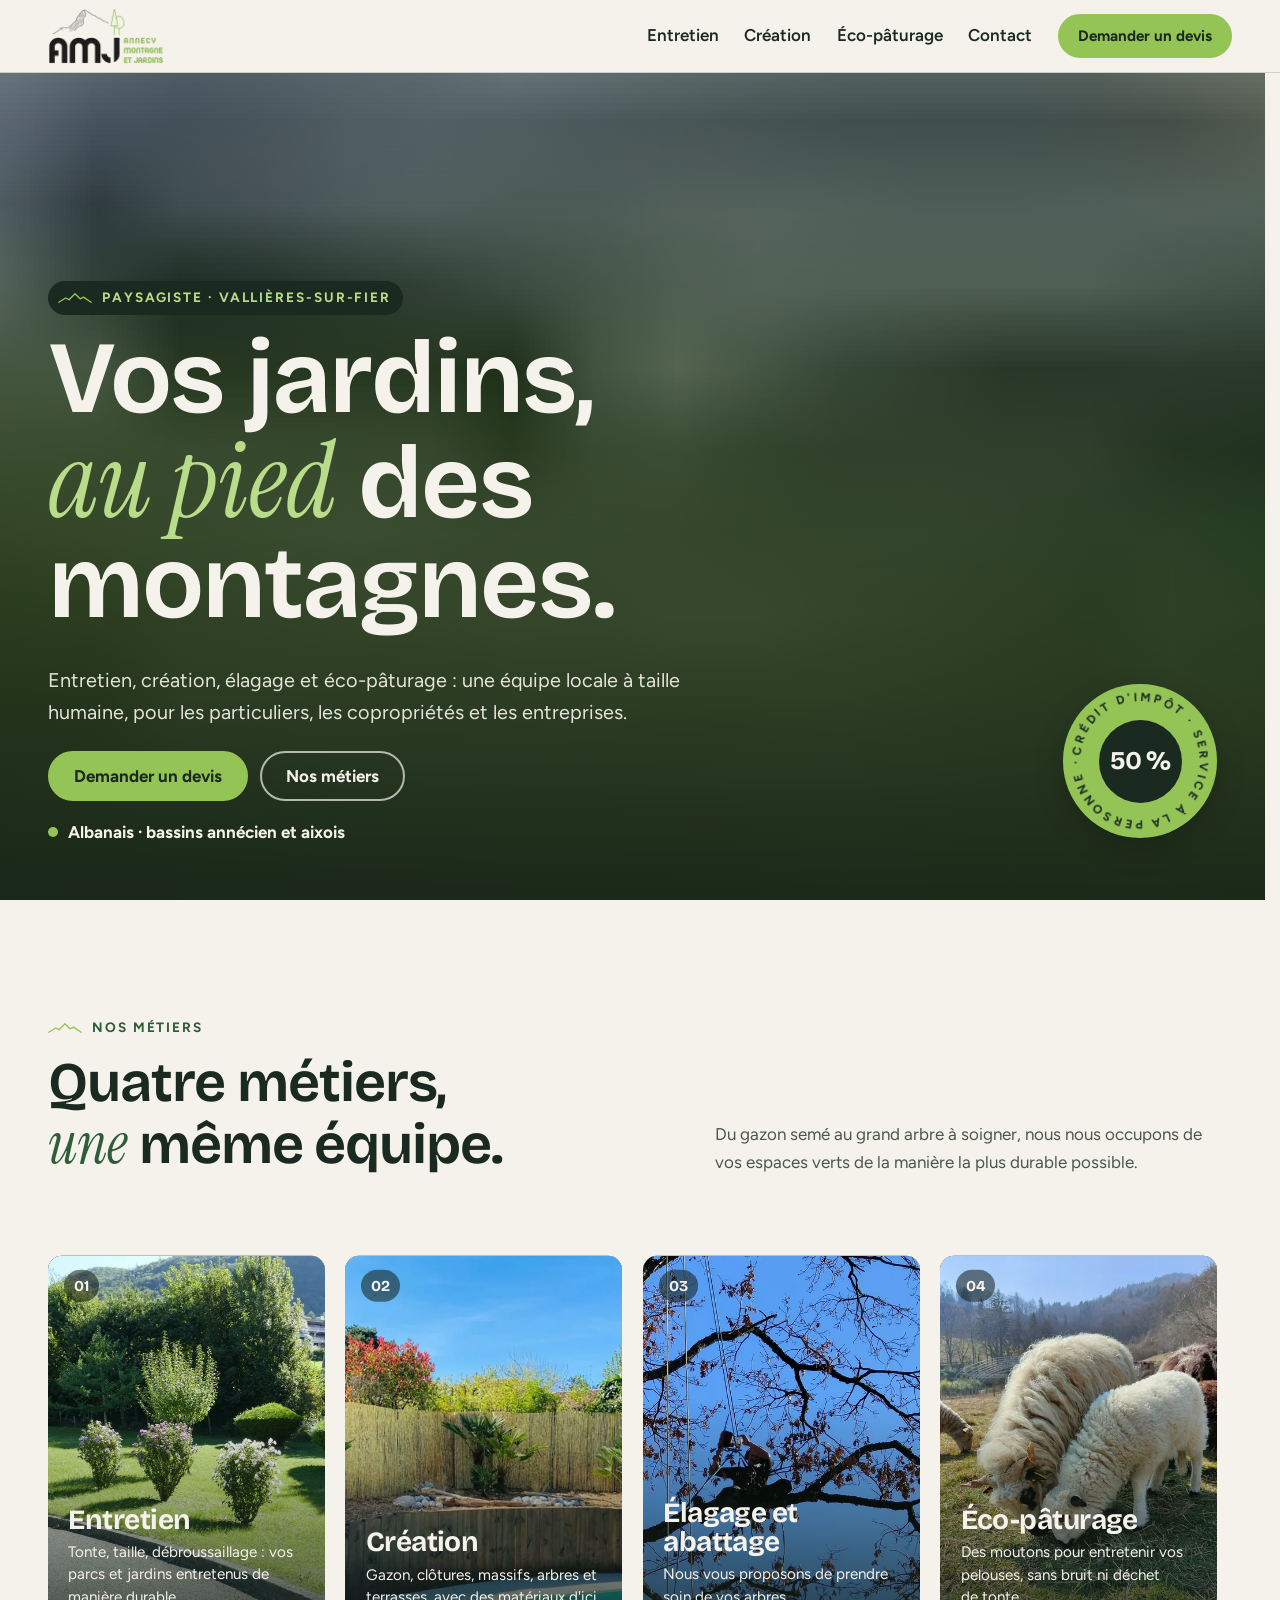
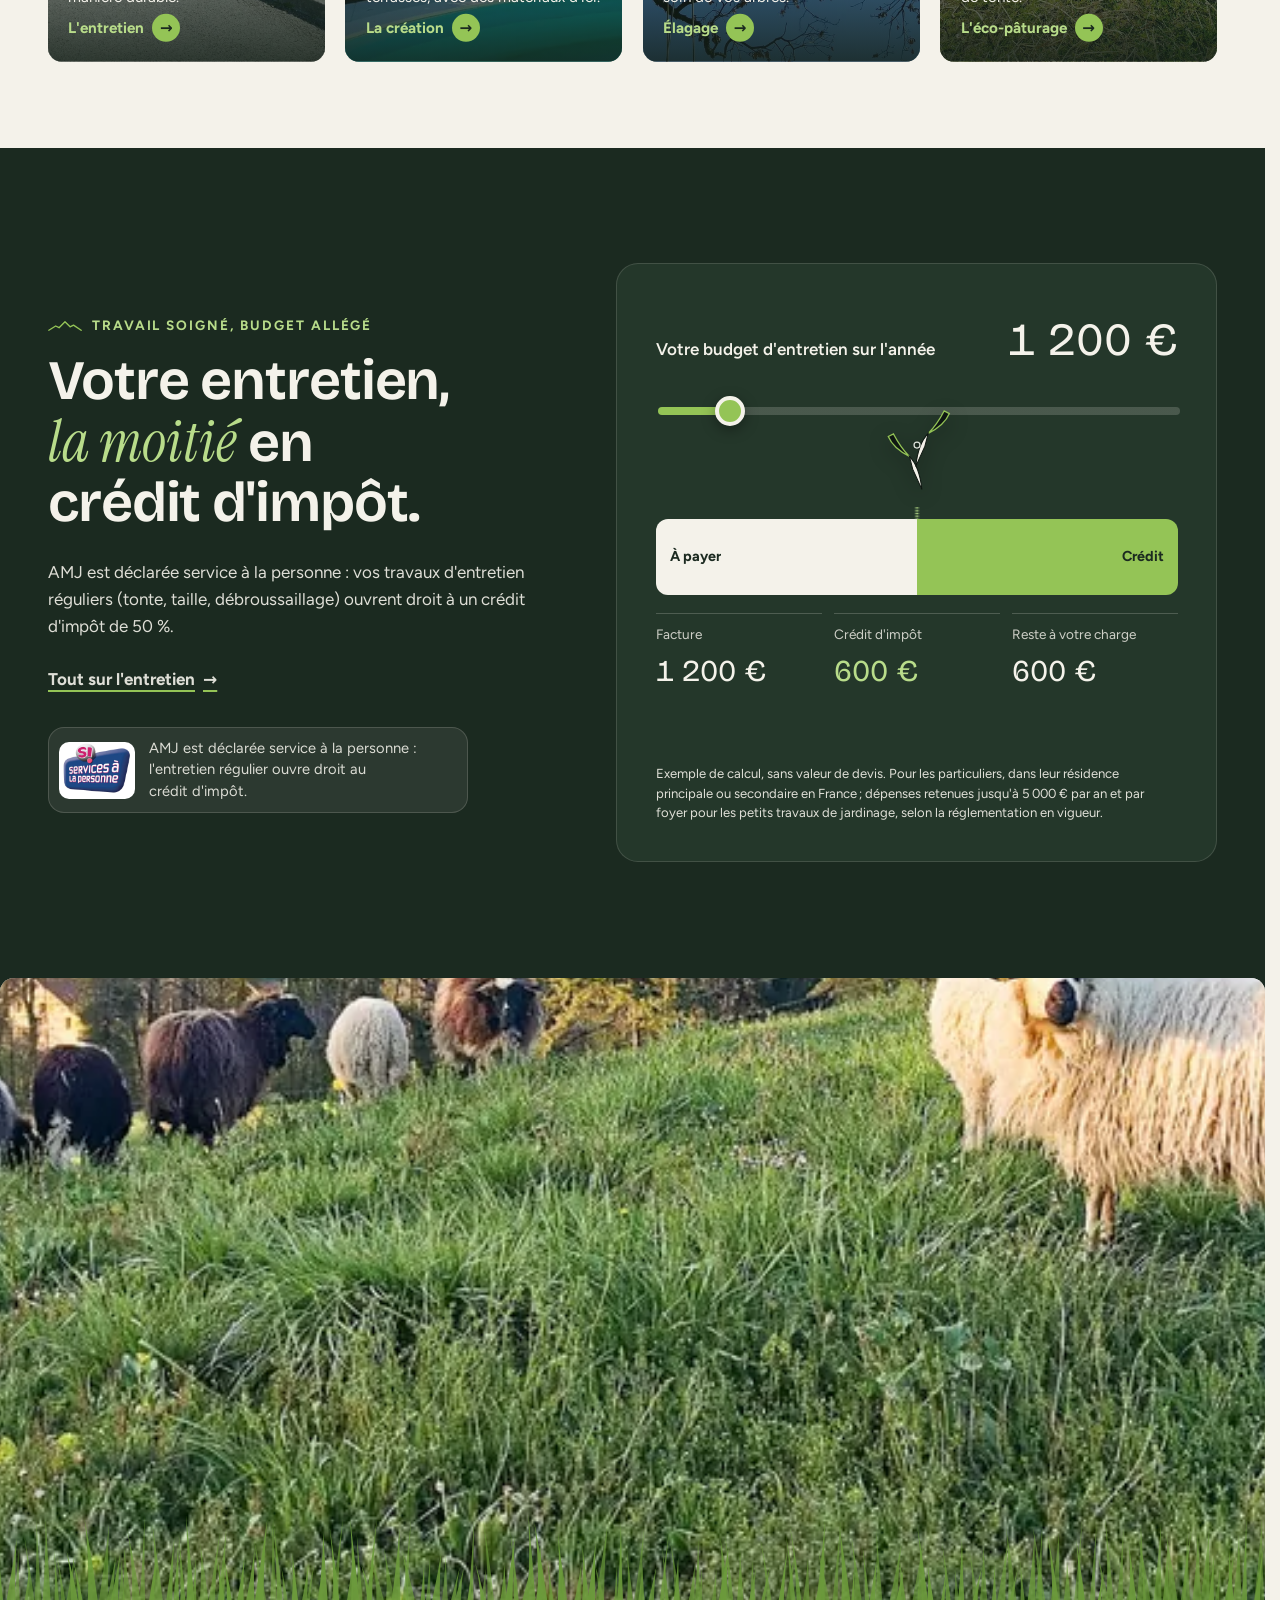
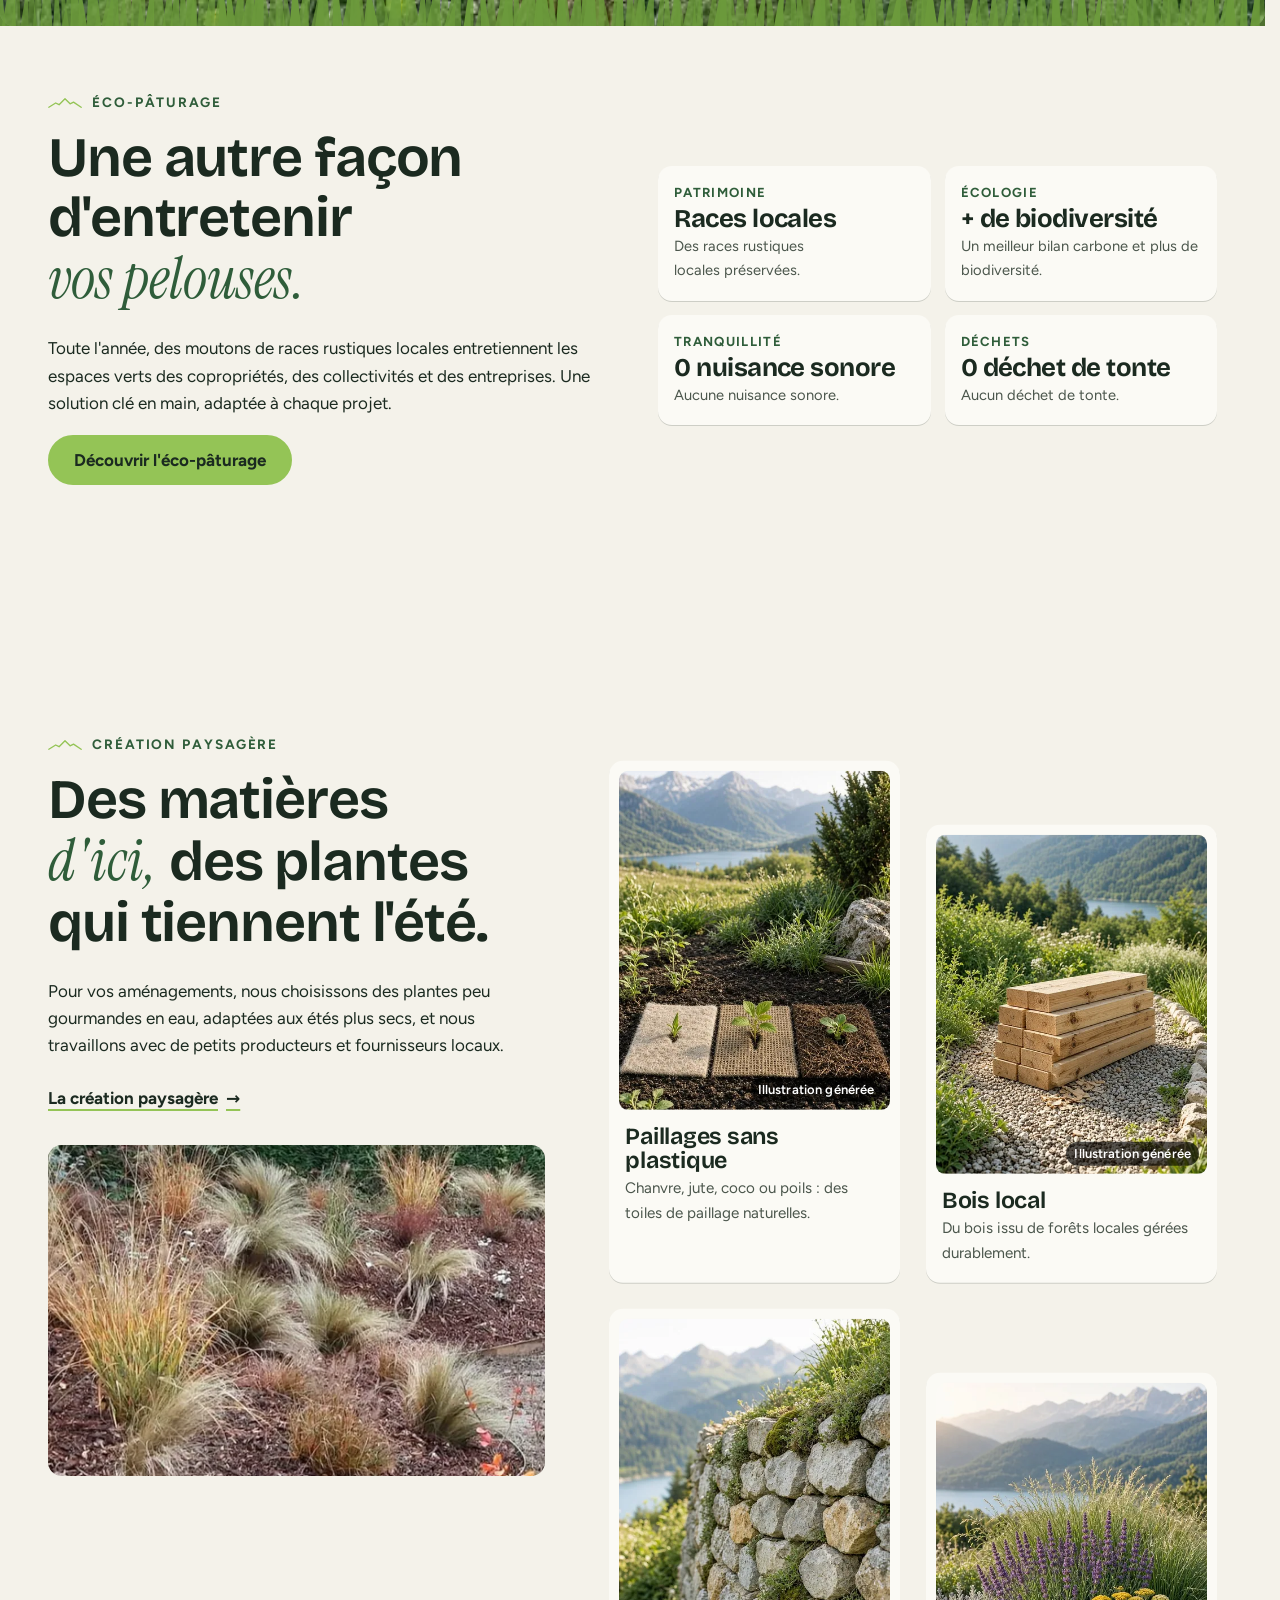
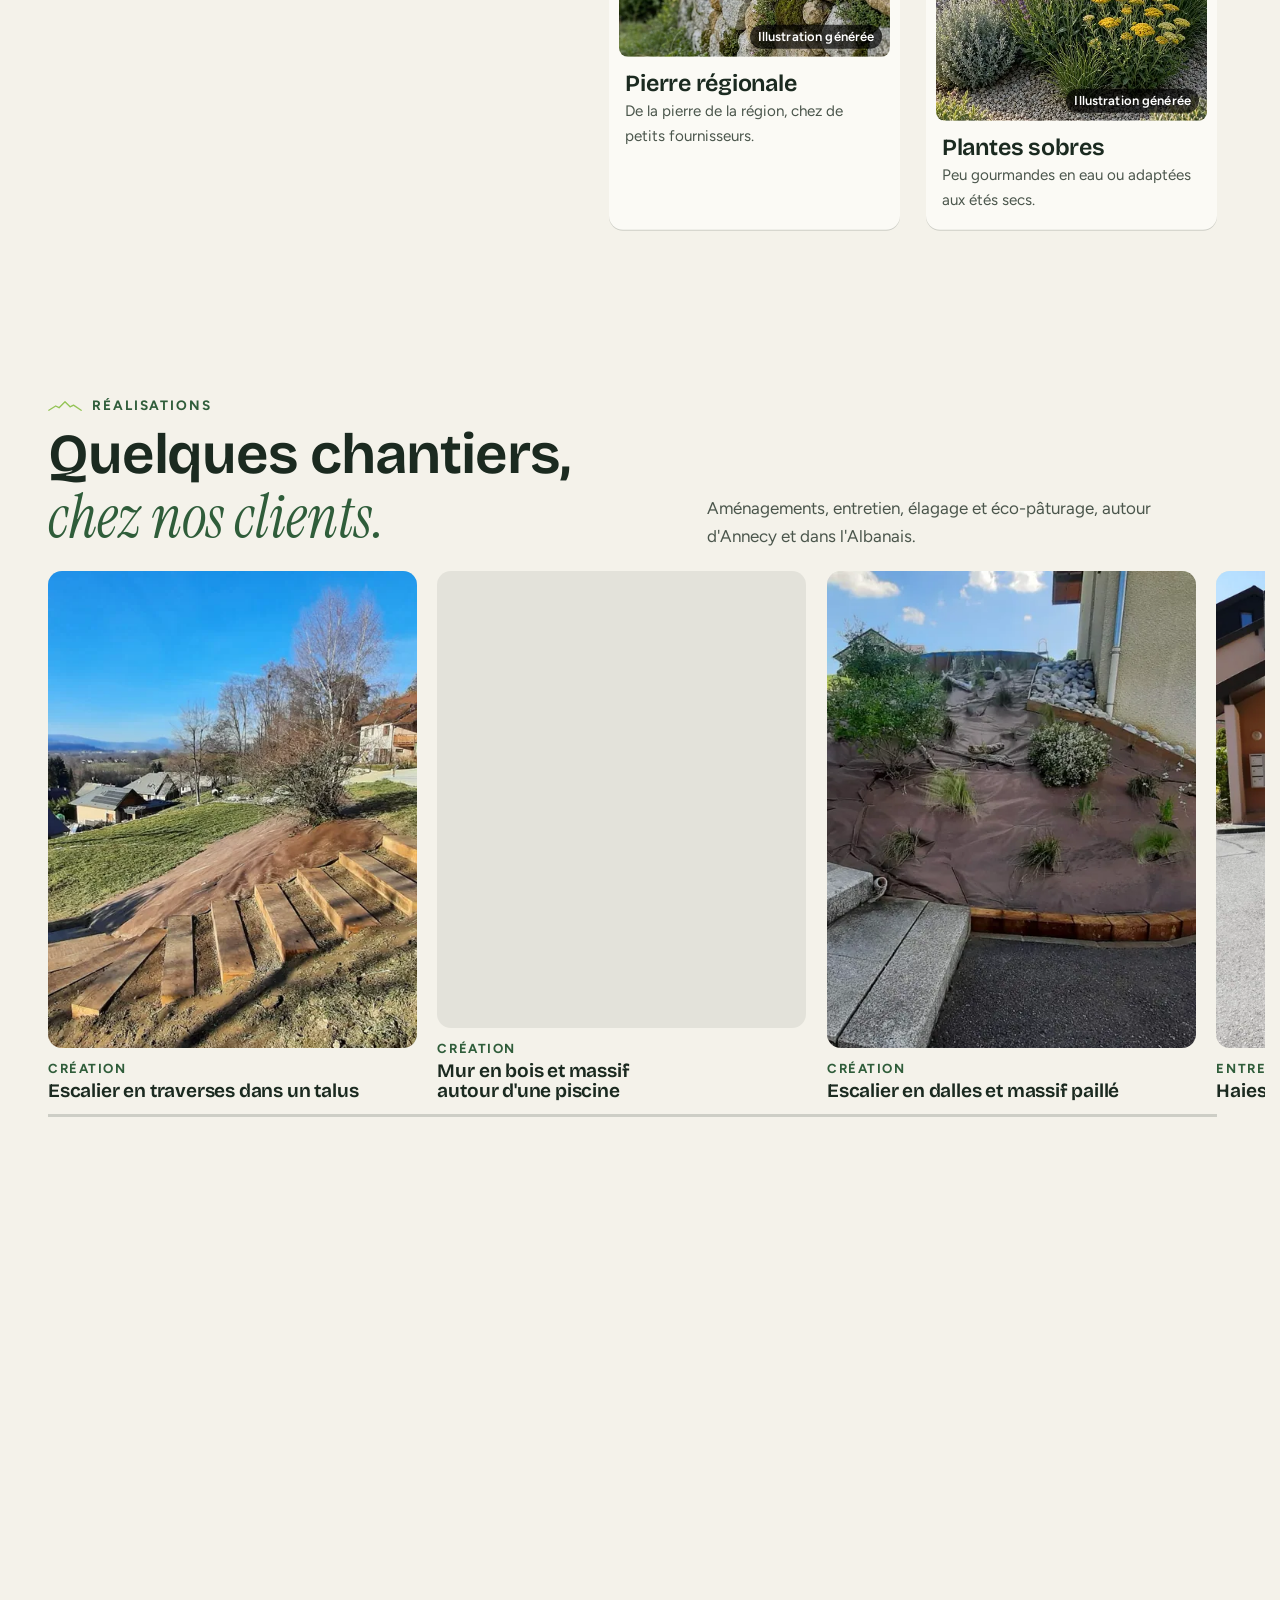
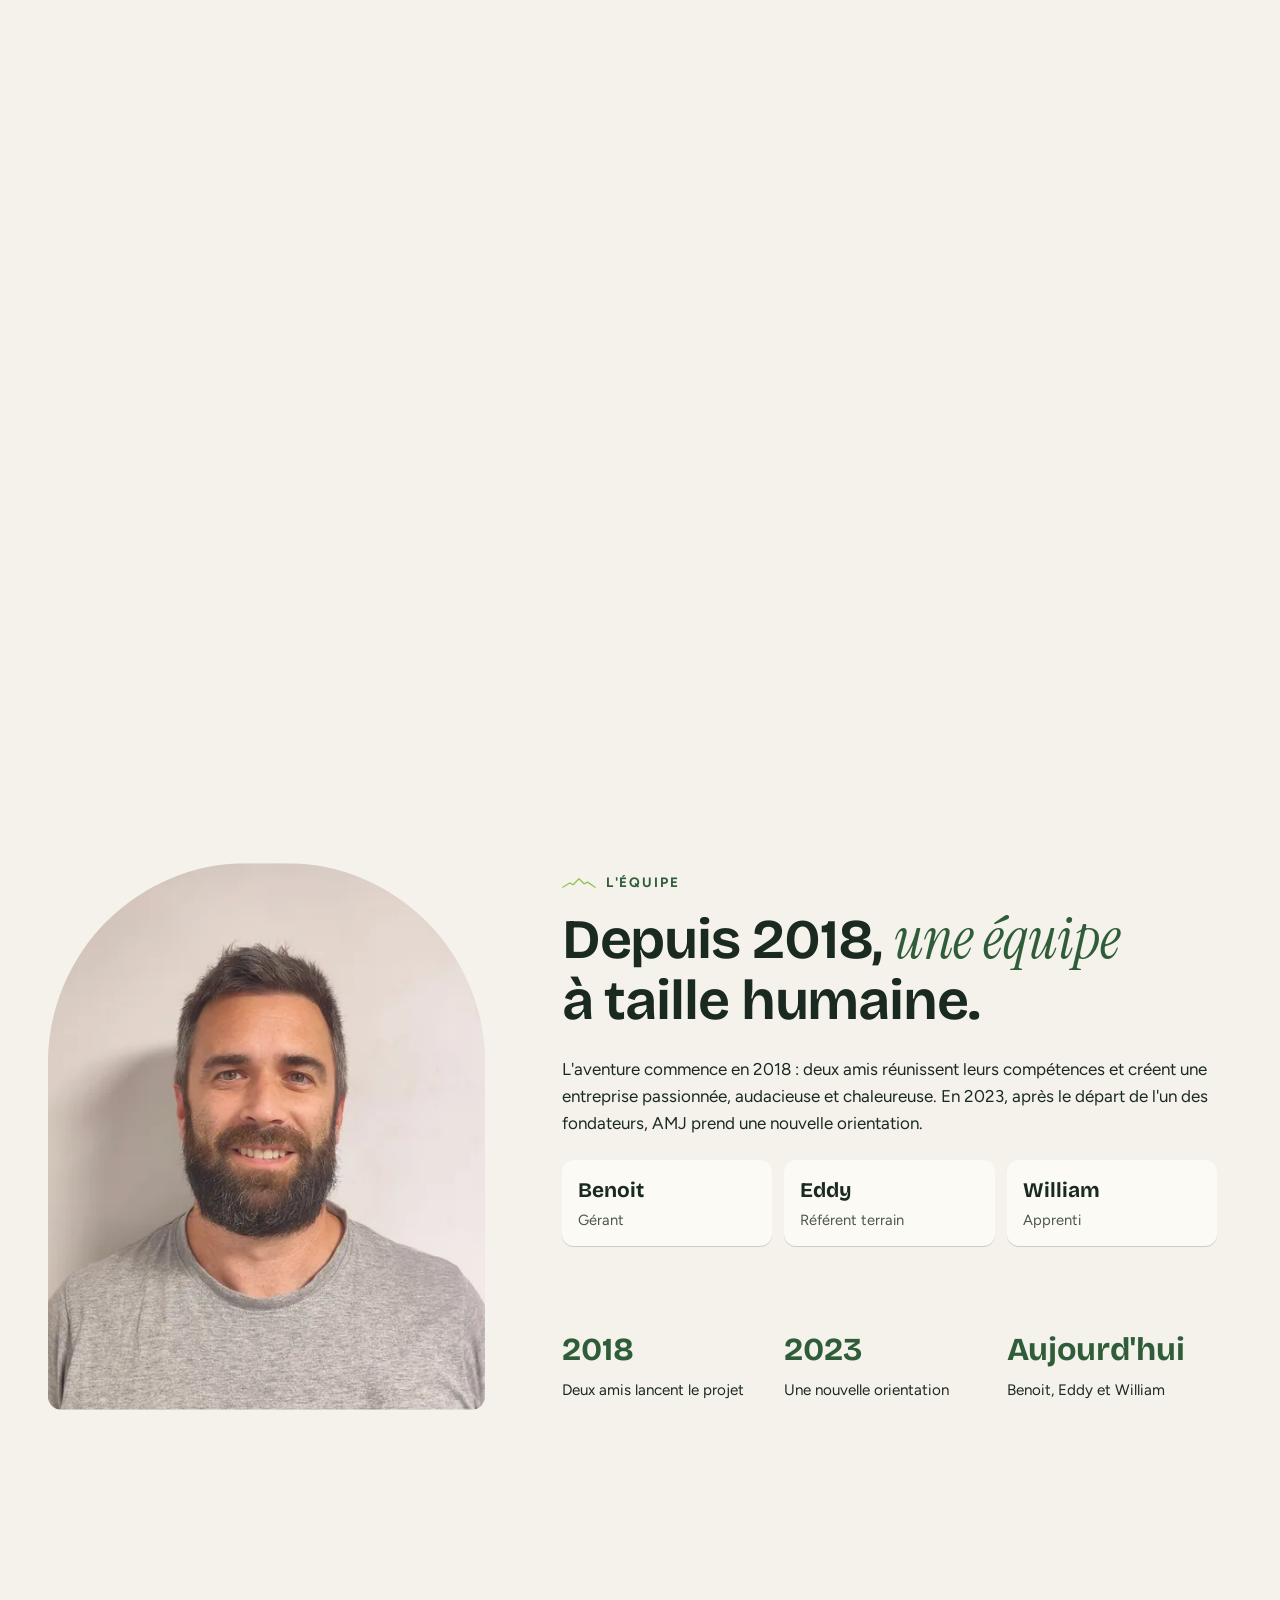
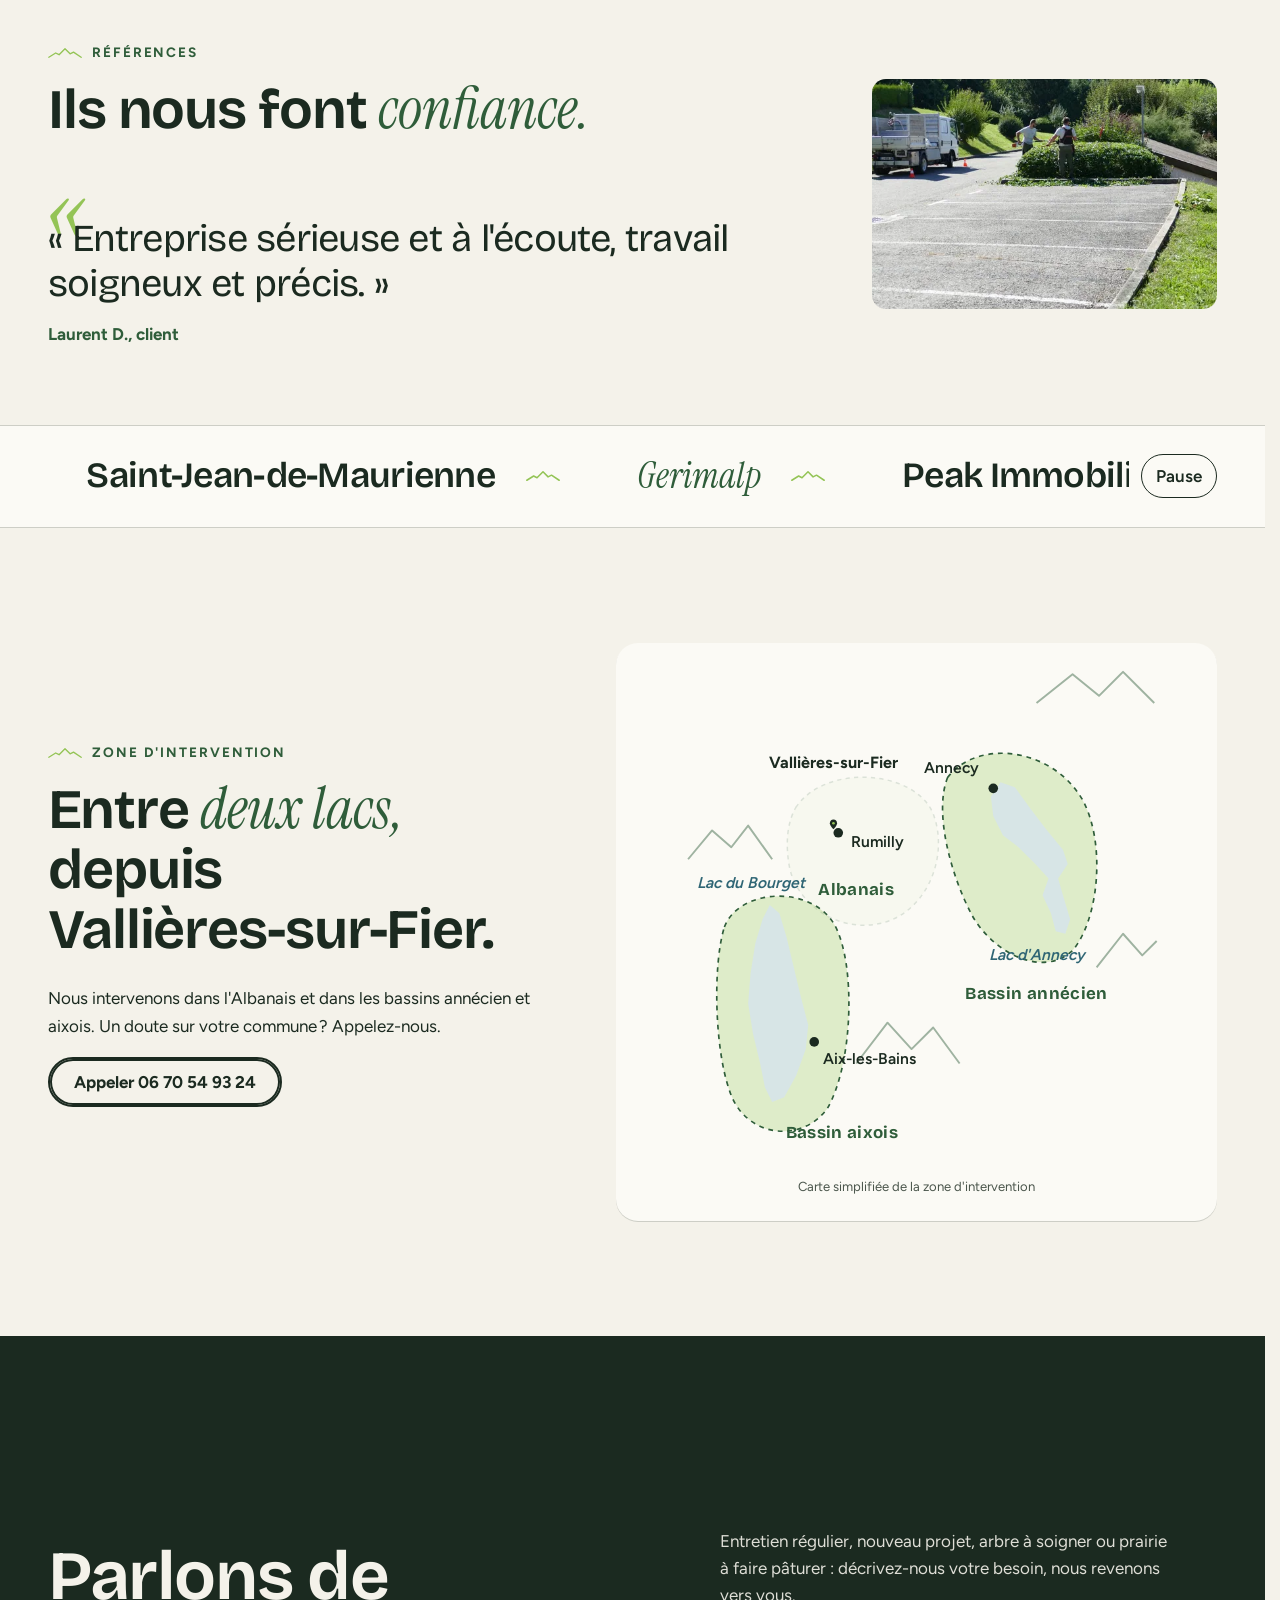
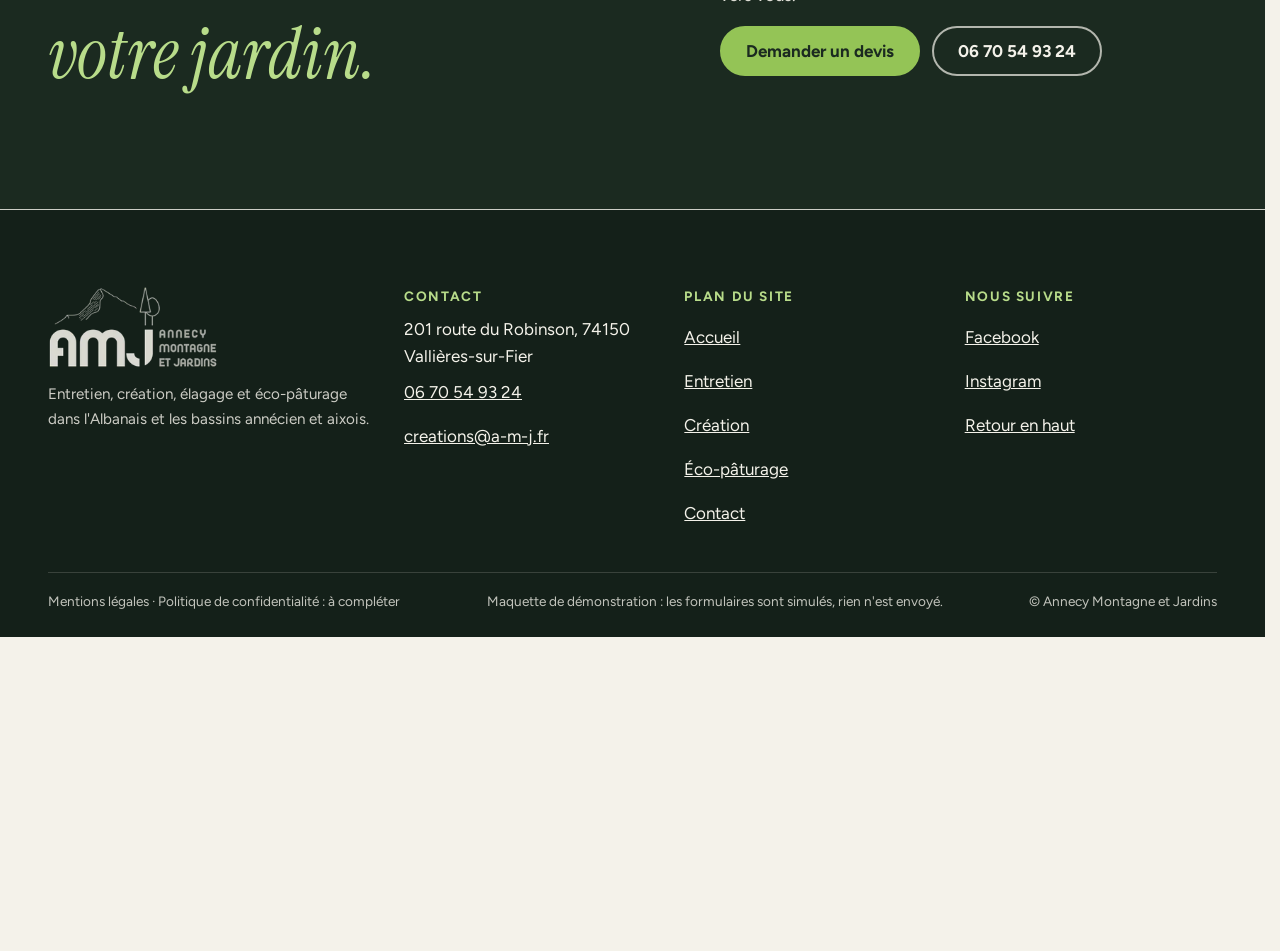
==== commit 905a544a: "Maquette v2 : relecture complete, nouveaux moments et audit complet" ====
--- a/index.html
+++ b/index.html
@@ -1,5 +1,5 @@
 <!doctype html>
-<html lang="fr" data-v="1">
+<html lang="fr" data-v="2">
 <head>
 <meta charset="utf-8">
 <meta name="viewport" content="width=device-width, initial-scale=1, viewport-fit=cover">
@@ -35,14 +35,14 @@
 })();</script>
 <link rel="preload" href="/assets/fonts/bricolage.woff2" as="font" type="font/woff2" crossorigin>
 <link rel="preload" href="/assets/fonts/figtree.woff2" as="font" type="font/woff2" crossorigin>
-<link rel="stylesheet" href="/assets/css/socle.css?v=1">
-<link rel="stylesheet" href="/assets/css/site.css?v=1">
-<link rel="modulepreload" href="/assets/js/site.js?v=1">
-<link rel="modulepreload" href="/assets/js/socle/index.js?v=1">
+<link rel="stylesheet" href="/assets/css/socle.css?v=2">
+<link rel="stylesheet" href="/assets/css/site.css?v=2">
+<link rel="modulepreload" href="/assets/js/site.js?v=2">
+<link rel="modulepreload" href="/assets/js/socle/index.js?v=2">
 <script src="/assets/vendor/gsap.min.js" defer></script>
 <script src="/assets/vendor/ScrollTrigger.min.js" defer></script>
 <script src="/assets/vendor/SplitText.min.js" defer></script>
-<script type="module" src="/assets/js/site.js?v=1"></script>
+<script type="module" src="/assets/js/site.js?v=2"></script>
 <meta name="theme-color" content="#f4f2ea">
 <link rel="icon" href="/assets/images/favicon.svg" type="image/svg+xml">
 <link rel="apple-touch-icon" href="/assets/images/apple-touch-icon.png">
@@ -131,7 +131,7 @@
     <div class="tampon" data-iris-centre="disque" data-superpose role="img" aria-label="Crédit d&#39;impôt de 50 % sur l&#39;entretien" data-tampon>
   <svg class="tampon-texte" viewBox="0 0 200 200" aria-hidden="true">
     <defs><path id="tampon-cercle" d="M100 100 m-78 0 a78 78 0 1 1 156 0 a78 78 0 1 1 -156 0"/></defs>
-    <text><textPath href="#tampon-cercle" textLength="486" lengthAdjust="spacingAndGlyphs">Crédit d&#39;impôt · service à la personne · </textPath></text>
+    <text><textPath href="#tampon-cercle" textLength="484" lengthAdjust="spacing">Crédit d&#39;impôt · service à la personne · </textPath></text>
   </svg>
   <span class="tampon-coeur" aria-hidden="true"><strong>50 %</strong></span>
 </div>
@@ -154,7 +154,8 @@
     <img src="/assets/images/metier-entretien-784.webp" srcset="/assets/images/metier-entretien-480.webp 480w, /assets/images/metier-entretien-640.webp 640w, /assets/images/metier-entretien-784.webp 784w" sizes="(max-width: 760px) 90vw, (max-width: 1100px) 45vw, 23vw" alt="" width="784" height="1176" loading="lazy" decoding="async">
   </picture>
 </figure>
-          <span class="carte-metier-texte"><strong>Entretien</strong><span>Tonte, taille, débroussaillage : vos parcs et jardins entretenus de manière durable.</span><span class="carte-metier-lien">L&#39;entretien <span aria-hidden="true">→</span></span></span>
+          <span class="carte-metier-num" aria-hidden="true">01</span>
+          <span class="carte-metier-texte"><strong>Entretien</strong><span>Tonte, taille, débroussaillage : vos parcs et jardins entretenus de manière durable.</span><span class="carte-metier-lien">L&#39;entretien <span class="fleche-ronde" aria-hidden="true">→</span></span></span>
         </a>
       </li><li class="carte-metier" data-fx="vitesse" data-fx-force="2">
         <a href="/creation" data-libelle="Création" data-survol="incline" data-survol-force="5">
@@ -163,7 +164,8 @@
     <img src="/assets/images/metier-creation-784.webp" srcset="/assets/images/metier-creation-480.webp 480w, /assets/images/metier-creation-640.webp 640w, /assets/images/metier-creation-784.webp 784w" sizes="(max-width: 760px) 90vw, (max-width: 1100px) 45vw, 23vw" alt="" width="784" height="1176" loading="lazy" decoding="async">
   </picture>
 </figure>
-          <span class="carte-metier-texte"><strong>Création</strong><span>Gazon, clôtures, massifs, arbres et terrasses, avec des matériaux d&#39;ici.</span><span class="carte-metier-lien">La création <span aria-hidden="true">→</span></span></span>
+          <span class="carte-metier-num" aria-hidden="true">02</span>
+          <span class="carte-metier-texte"><strong>Création</strong><span>Gazon, clôtures, massifs, arbres et terrasses, avec des matériaux d&#39;ici.</span><span class="carte-metier-lien">La création <span class="fleche-ronde" aria-hidden="true">→</span></span></span>
         </a>
       </li><li class="carte-metier" data-fx="vitesse" data-fx-force="2">
         <a href="/entretien#elagage" data-libelle="Entretien" data-survol="incline" data-survol-force="5">
@@ -172,7 +174,8 @@
     <img src="/assets/images/metier-elagage-784.webp" srcset="/assets/images/metier-elagage-480.webp 480w, /assets/images/metier-elagage-640.webp 640w, /assets/images/metier-elagage-784.webp 784w" sizes="(max-width: 760px) 90vw, (max-width: 1100px) 45vw, 23vw" alt="" width="784" height="1176" loading="lazy" decoding="async">
   </picture>
 </figure>
-          <span class="carte-metier-texte"><strong>Élagage et abattage</strong><span>Nous vous proposons de prendre soin de vos arbres.</span><span class="carte-metier-lien">Élagage <span aria-hidden="true">→</span></span></span>
+          <span class="carte-metier-num" aria-hidden="true">03</span>
+          <span class="carte-metier-texte"><strong>Élagage et abattage</strong><span>Nous vous proposons de prendre soin de vos arbres.</span><span class="carte-metier-lien">Élagage <span class="fleche-ronde" aria-hidden="true">→</span></span></span>
         </a>
       </li><li class="carte-metier" data-fx="vitesse" data-fx-force="2">
         <a href="/eco-paturage" data-libelle="Éco-pâturage" data-survol="incline" data-survol-force="5">
@@ -181,7 +184,8 @@
     <img src="/assets/images/metier-eco-784.webp" srcset="/assets/images/metier-eco-480.webp 480w, /assets/images/metier-eco-640.webp 640w, /assets/images/metier-eco-784.webp 784w" sizes="(max-width: 760px) 90vw, (max-width: 1100px) 45vw, 23vw" alt="" width="784" height="1176" loading="lazy" decoding="async">
   </picture>
 </figure>
-          <span class="carte-metier-texte"><strong>Éco-pâturage</strong><span>Des moutons pour entretenir vos pelouses, sans bruit ni déchet de tonte.</span><span class="carte-metier-lien">L&#39;éco-pâturage <span aria-hidden="true">→</span></span></span>
+          <span class="carte-metier-num" aria-hidden="true">04</span>
+          <span class="carte-metier-texte"><strong>Éco-pâturage</strong><span>Des moutons pour entretenir vos pelouses, sans bruit ni déchet de tonte.</span><span class="carte-metier-lien">L&#39;éco-pâturage <span class="fleche-ronde" aria-hidden="true">→</span></span></span>
         </a>
       </li>
     </ul>
@@ -196,11 +200,14 @@
 </div>
       <p data-anime>AMJ est déclarée service à la personne : vos travaux d&#39;entretien réguliers (tonte, taille, débroussaillage) ouvrent droit à un crédit d&#39;impôt de 50 %.</p>
       <p data-anime><a href="/entretien" class="lien-fleche" data-libelle="Entretien">Tout sur l&#39;entretien</a></p>
-      <figure class="media budget-sap" data-anime="rideau" style="--cadrage:50% 50%">
-  <picture>
-    <img src="/assets/images/sap-800.webp" srcset="/assets/images/sap-480.webp 480w, /assets/images/sap-640.webp 640w, /assets/images/sap-800.webp 800w" sizes="160px" alt="Entretien : logo Services à la personne" width="800" height="600" loading="lazy" decoding="async">
-  </picture>
-</figure>
+      <div class="sap" data-anime>
+        <figure class="media sap-logo" style="--cadrage:50% 50%">
+  <picture>
+    <img src="/assets/images/sap-800.webp" srcset="/assets/images/sap-480.webp 480w, /assets/images/sap-640.webp 640w, /assets/images/sap-800.webp 800w" sizes="96px" alt="Logo Services à la personne" width="800" height="600" loading="lazy" decoding="async">
+  </picture>
+</figure>
+        <p>AMJ est déclarée service à la personne : l&#39;entretien régulier ouvre droit au crédit d&#39;impôt.</p>
+      </div>
     </div>
     <div class="calcul" data-calcul data-effet="secateur" id="calcul-accueil-outil">
   <div class="calcul-champ">
@@ -212,7 +219,11 @@
     <div class="calcul-part calcul-part--reste" data-calcul-reste-barre><span>À payer</span></div>
     <div class="calcul-part calcul-part--credit" data-calcul-credit-barre><span>Crédit</span></div>
     <svg class="calcul-coupe" viewBox="0 0 20 100" preserveAspectRatio="none" data-calcul-coupe><line x1="10" y1="0" x2="10" y2="100" stroke="currentColor" stroke-width="3" stroke-dasharray="6 6" vector-effect="non-scaling-stroke"/></svg>
-    <svg class="calcul-lame" viewBox="0 0 48 48" data-calcul-lame><path d="M24 4 C30 14 30 22 24 30 C18 22 18 14 24 4 Z" fill="currentColor"/><circle cx="24" cy="36" r="7" fill="none" stroke="currentColor" stroke-width="3"/></svg>
+    <svg class="calcul-lame secateur" viewBox="0 0 56 80" data-calcul-lame>
+      <g class="secateur-branche secateur-gauche" data-secateur-gauche><path class="secateur-manche" d="M28 34 C20 26 12 16 11 3 L18 2 C20 14 23 24 28 34 Z"/><path class="secateur-lame" d="M28 34 C33 44 34 58 30 77 L27 50 Z"/></g>
+      <g class="secateur-branche secateur-droite" data-secateur-droite><path class="secateur-manche" d="M28 34 C36 26 44 16 45 3 L38 2 C36 14 33 24 28 34 Z"/><path class="secateur-lame" d="M28 34 C23 44 22 58 26 77 L29 50 Z"/></g>
+      <circle class="secateur-axe" cx="28" cy="34" r="3.6"/>
+    </svg>
   </div>
   <dl class="calcul-chiffres">
     <div><dt>Facture</dt><dd data-calcul-facture data-prix>1 200 €</dd></div>
@@ -226,30 +237,34 @@
   </div>
 </section>
 <section class="eco-bloc" id="eco">
-  <figure class="media eco-bloc-media" data-fx="parallaxe" data-fx-force="12" style="--cadrage:55% 45%">
+  <div class="eco-bloc-scene">
+    <figure class="media eco-bloc-media" data-fx="parallaxe" data-fx-force="10" style="--cadrage:46% 64%;--cadrage-mobile:62% 60%">
   <picture><source media="(max-width: 760px) and (orientation: portrait)" srcset="/assets/images/eco-troupeau-mobile-640.webp 640w, /assets/images/eco-troupeau-mobile-1080.webp 1080w" sizes="100vw">
     <img src="/assets/images/eco-troupeau-1280.webp" srcset="/assets/images/eco-troupeau-640.webp 640w, /assets/images/eco-troupeau-1280.webp 1280w, /assets/images/eco-troupeau-1920.webp 1920w" sizes="100vw" alt="Troupeau de moutons blancs, bruns et noirs dans une prairie au soleil du matin" width="1280" height="853" loading="lazy" decoding="async">
   </picture>
 </figure>
+    <div class="broutage" data-broutage data-effet="broutage" data-souris data-visuel aria-hidden="true">
+  <svg class="broutage-herbe" viewBox="0 0 1000 120" preserveAspectRatio="none" data-broutage-herbe></svg>
+  <div class="broutage-troupeau" data-broutage-troupeau>
+    <svg class="mouton mouton-0" viewBox="0 0 64 46"><g class="mouton-corps"><g fill="currentColor"><ellipse cx="30" cy="22" rx="20" ry="13"/><circle cx="16" cy="16" r="8"/><circle cx="27" cy="11" r="8"/><circle cx="39" cy="12" r="8"/><circle cx="46" cy="20" r="7"/><circle cx="20" cy="28" r="7"/><circle cx="38" cy="30" r="7"/></g><ellipse class="mouton-tete" cx="54" cy="25" rx="7" ry="9"/></g><rect class="mouton-patte mouton-patte-a" x="18" y="32" width="3.5" height="12" rx="1.5"/><rect class="mouton-patte mouton-patte-b" x="38" y="32" width="3.5" height="12" rx="1.5"/></svg><svg class="mouton mouton-1" viewBox="0 0 64 46"><g class="mouton-corps"><g fill="currentColor"><ellipse cx="30" cy="22" rx="20" ry="13"/><circle cx="16" cy="16" r="8"/><circle cx="27" cy="11" r="8"/><circle cx="39" cy="12" r="8"/><circle cx="46" cy="20" r="7"/><circle cx="20" cy="28" r="7"/><circle cx="38" cy="30" r="7"/></g><ellipse class="mouton-tete" cx="54" cy="25" rx="7" ry="9"/></g><rect class="mouton-patte mouton-patte-a" x="18" y="32" width="3.5" height="12" rx="1.5"/><rect class="mouton-patte mouton-patte-b" x="38" y="32" width="3.5" height="12" rx="1.5"/></svg><svg class="mouton mouton-2" viewBox="0 0 64 46"><g class="mouton-corps"><g fill="currentColor"><ellipse cx="30" cy="22" rx="20" ry="13"/><circle cx="16" cy="16" r="8"/><circle cx="27" cy="11" r="8"/><circle cx="39" cy="12" r="8"/><circle cx="46" cy="20" r="7"/><circle cx="20" cy="28" r="7"/><circle cx="38" cy="30" r="7"/></g><ellipse class="mouton-tete" cx="54" cy="25" rx="7" ry="9"/></g><rect class="mouton-patte mouton-patte-a" x="18" y="32" width="3.5" height="12" rx="1.5"/><rect class="mouton-patte mouton-patte-b" x="38" y="32" width="3.5" height="12" rx="1.5"/></svg>
+  </div>
+</div>
+  </div>
   <div class="conteneur eco-bloc-contenu">
     <div class="eco-bloc-carte">
-      <div class="tete ">
+      <div class="eco-bloc-texte">
+        <div class="tete ">
   <p class="surtitre"><svg viewBox="0 0 40 14" aria-hidden="true"><path d="M1 12 L9 7 L13 9 L20 2 L26 8 L30 6 L39 12" fill="none" stroke="currentColor" stroke-width="1.6" stroke-linejoin="round" stroke-linecap="round"/></svg>Éco-pâturage</p>
   <h2 data-anime="lignes">Une autre façon d'entretenir <em>vos pelouses.</em></h2>
 </div>
-      <p data-anime>Toute l&#39;année, des moutons de races rustiques locales entretiennent les espaces verts des copropriétés, des collectivités et des entreprises. Une solution clé en main, adaptée à chaque projet.</p>
+        <p data-anime>Toute l&#39;année, des moutons de races rustiques locales entretiennent les espaces verts des copropriétés, des collectivités et des entreprises. Une solution clé en main, adaptée à chaque projet.</p>
+        <p class="actions" data-anime><a href="/eco-paturage" class="bouton" data-libelle="Éco-pâturage" data-survol="magnetique">Découvrir l&#39;éco-pâturage</a></p>
+      </div>
       <ul class="avantages-mini" data-anime="cascade">
-        <li><strong>Patrimoine</strong> Des races rustiques locales préservées.</li><li><strong>Écologie</strong> Un meilleur bilan carbone et plus de biodiversité.</li><li><strong>Tranquillité</strong> Aucune nuisance sonore.</li><li><strong>Déchets</strong> Aucun déchet de tonte.</li>
+        <li><span class="avantages-mini-titre">Patrimoine</span><strong>Races locales</strong><span>Des races rustiques locales préservées.</span></li><li><span class="avantages-mini-titre">Écologie</span><strong>+ de biodiversité</strong><span>Un meilleur bilan carbone et plus de biodiversité.</span></li><li><span class="avantages-mini-titre">Tranquillité</span><strong>0 nuisance sonore</strong><span>Aucune nuisance sonore.</span></li><li><span class="avantages-mini-titre">Déchets</span><strong>0 déchet de tonte</strong><span>Aucun déchet de tonte.</span></li>
       </ul>
-      <p><a href="/eco-paturage" class="bouton" data-libelle="Éco-pâturage" data-survol="magnetique">Découvrir l&#39;éco-pâturage</a></p>
-    </div>
-  </div>
-  <div class="broutage" data-broutage data-effet="broutage" data-souris data-visuel aria-hidden="true">
-  <svg class="broutage-herbe" viewBox="0 0 1000 120" preserveAspectRatio="none" data-broutage-herbe></svg>
-  <div class="broutage-troupeau" data-broutage-troupeau>
-    <svg class="mouton mouton-0" viewBox="0 0 64 44"><g fill="currentColor"><ellipse cx="30" cy="22" rx="20" ry="13"/><circle cx="16" cy="16" r="8"/><circle cx="27" cy="11" r="8"/><circle cx="39" cy="12" r="8"/><circle cx="46" cy="20" r="7"/><circle cx="20" cy="28" r="7"/><circle cx="38" cy="30" r="7"/></g><ellipse class="mouton-tete" cx="54" cy="25" rx="7" ry="9"/><rect class="mouton-patte" x="18" y="32" width="3.5" height="11" rx="1.5"/><rect class="mouton-patte" x="38" y="32" width="3.5" height="11" rx="1.5"/></svg><svg class="mouton mouton-1" viewBox="0 0 64 44"><g fill="currentColor"><ellipse cx="30" cy="22" rx="20" ry="13"/><circle cx="16" cy="16" r="8"/><circle cx="27" cy="11" r="8"/><circle cx="39" cy="12" r="8"/><circle cx="46" cy="20" r="7"/><circle cx="20" cy="28" r="7"/><circle cx="38" cy="30" r="7"/></g><ellipse class="mouton-tete" cx="54" cy="25" rx="7" ry="9"/><rect class="mouton-patte" x="18" y="32" width="3.5" height="11" rx="1.5"/><rect class="mouton-patte" x="38" y="32" width="3.5" height="11" rx="1.5"/></svg><svg class="mouton mouton-2" viewBox="0 0 64 44"><g fill="currentColor"><ellipse cx="30" cy="22" rx="20" ry="13"/><circle cx="16" cy="16" r="8"/><circle cx="27" cy="11" r="8"/><circle cx="39" cy="12" r="8"/><circle cx="46" cy="20" r="7"/><circle cx="20" cy="28" r="7"/><circle cx="38" cy="30" r="7"/></g><ellipse class="mouton-tete" cx="54" cy="25" rx="7" ry="9"/><rect class="mouton-patte" x="18" y="32" width="3.5" height="11" rx="1.5"/><rect class="mouton-patte" x="38" y="32" width="3.5" height="11" rx="1.5"/></svg>
-  </div>
-</div>
+    </div>
+  </div>
 </section>
 <section class="section matieres" id="matieres">
   <div class="conteneur matieres-grille">
@@ -310,6 +325,7 @@
   <h2 data-anime="lignes">Quelques chantiers, <em>chez nos clients.</em></h2>
 </div>
     <p class="masque-ecran-bas">Aménagements, entretien, élagage et éco-pâturage, autour d&#39;Annecy et dans l&#39;Albanais.</p>
+    <p class="glisser" aria-hidden="true"><span>Faites glisser</span></p>
   </div>
   <div class="piste galerie-piste" data-galerie tabindex="0" role="region" aria-label="Réalisations : faites défiler">
     <article class="carte-real" id="realisation-1">
@@ -412,7 +428,7 @@
 </figure>
   </div>
   <div class="ruban-section">
-    <div class="ruban" id="ruban-references" data-boucle-css data-ruban><p><span>Saint-Jean-de-Maurienne</span><span>Gerimalp</span><span>Peak Immobilier</span><span>SBM Immobilier</span><span>Fischer</span><span>Jean Lain Mobilités</span><span>Saint-Jean-de-Maurienne</span><span>Gerimalp</span><span>Peak Immobilier</span><span>SBM Immobilier</span><span>Fischer</span><span>Jean Lain Mobilités</span></p></div>
+    <div class="ruban" id="ruban-references" data-boucle-css data-ruban><p><span class="">Saint-Jean-de-Maurienne<svg viewBox="0 0 40 14" aria-hidden="true"><path d="M1 12 L9 7 L13 9 L20 2 L26 8 L30 6 L39 12" fill="none" stroke="currentColor" stroke-width="1.8" stroke-linejoin="round" stroke-linecap="round"/></svg></span><span class="ruban-italique">Gerimalp<svg viewBox="0 0 40 14" aria-hidden="true"><path d="M1 12 L9 7 L13 9 L20 2 L26 8 L30 6 L39 12" fill="none" stroke="currentColor" stroke-width="1.8" stroke-linejoin="round" stroke-linecap="round"/></svg></span><span class="">Peak Immobilier<svg viewBox="0 0 40 14" aria-hidden="true"><path d="M1 12 L9 7 L13 9 L20 2 L26 8 L30 6 L39 12" fill="none" stroke="currentColor" stroke-width="1.8" stroke-linejoin="round" stroke-linecap="round"/></svg></span><span class="ruban-italique">SBM Immobilier<svg viewBox="0 0 40 14" aria-hidden="true"><path d="M1 12 L9 7 L13 9 L20 2 L26 8 L30 6 L39 12" fill="none" stroke="currentColor" stroke-width="1.8" stroke-linejoin="round" stroke-linecap="round"/></svg></span><span class="">Fischer<svg viewBox="0 0 40 14" aria-hidden="true"><path d="M1 12 L9 7 L13 9 L20 2 L26 8 L30 6 L39 12" fill="none" stroke="currentColor" stroke-width="1.8" stroke-linejoin="round" stroke-linecap="round"/></svg></span><span class="ruban-italique">Jean Lain Mobilités<svg viewBox="0 0 40 14" aria-hidden="true"><path d="M1 12 L9 7 L13 9 L20 2 L26 8 L30 6 L39 12" fill="none" stroke="currentColor" stroke-width="1.8" stroke-linejoin="round" stroke-linecap="round"/></svg></span><span class="">Saint-Jean-de-Maurienne<svg viewBox="0 0 40 14" aria-hidden="true"><path d="M1 12 L9 7 L13 9 L20 2 L26 8 L30 6 L39 12" fill="none" stroke="currentColor" stroke-width="1.8" stroke-linejoin="round" stroke-linecap="round"/></svg></span><span class="ruban-italique">Gerimalp<svg viewBox="0 0 40 14" aria-hidden="true"><path d="M1 12 L9 7 L13 9 L20 2 L26 8 L30 6 L39 12" fill="none" stroke="currentColor" stroke-width="1.8" stroke-linejoin="round" stroke-linecap="round"/></svg></span><span class="">Peak Immobilier<svg viewBox="0 0 40 14" aria-hidden="true"><path d="M1 12 L9 7 L13 9 L20 2 L26 8 L30 6 L39 12" fill="none" stroke="currentColor" stroke-width="1.8" stroke-linejoin="round" stroke-linecap="round"/></svg></span><span class="ruban-italique">SBM Immobilier<svg viewBox="0 0 40 14" aria-hidden="true"><path d="M1 12 L9 7 L13 9 L20 2 L26 8 L30 6 L39 12" fill="none" stroke="currentColor" stroke-width="1.8" stroke-linejoin="round" stroke-linecap="round"/></svg></span><span class="">Fischer<svg viewBox="0 0 40 14" aria-hidden="true"><path d="M1 12 L9 7 L13 9 L20 2 L26 8 L30 6 L39 12" fill="none" stroke="currentColor" stroke-width="1.8" stroke-linejoin="round" stroke-linecap="round"/></svg></span><span class="ruban-italique">Jean Lain Mobilités<svg viewBox="0 0 40 14" aria-hidden="true"><path d="M1 12 L9 7 L13 9 L20 2 L26 8 L30 6 L39 12" fill="none" stroke="currentColor" stroke-width="1.8" stroke-linejoin="round" stroke-linecap="round"/></svg></span></p></div>
     <button type="button" class="ruban-pause" data-pause-pour="ruban-references" data-libelle-pause="Pause" data-libelle-lecture="Lecture"><span data-libelle-bouton>Pause</span></button>
   </div>
 </section>
@@ -471,7 +487,10 @@
   </div>
 </section>
 <section class="section section--sapin fin" id="fin">
-  <svg class="fin-crete" viewBox="0 0 1440 90" preserveAspectRatio="none" data-fx="trace" data-visuel aria-hidden="true"><path d="M0 70 L90 60 L160 66 L260 40 L300 48 L380 14 L420 30 L450 22 L540 56 L600 50 L700 70 L780 62 L880 76 L960 56 L1040 34 L1100 44 L1190 66 L1280 58 L1360 68 L1440 62" fill="none" stroke="currentColor" stroke-width="2.5" vector-effect="non-scaling-stroke" stroke-linejoin="round" stroke-linecap="round"/></svg>
+  <div class="fin-paysage" data-transhumance data-effet="transhumance" data-visuel aria-hidden="true">
+    <svg class="fin-crete" viewBox="0 0 1440 90" preserveAspectRatio="none" data-fx="trace"><path d="M0 70 L90 60 L160 66 L260 40 L300 48 L380 14 L420 30 L450 22 L540 56 L600 50 L700 70 L780 62 L880 76 L960 56 L1040 34 L1100 44 L1190 66 L1280 58 L1360 68 L1440 62" fill="none" stroke="currentColor" stroke-width="2.5" vector-effect="non-scaling-stroke" stroke-linejoin="round" stroke-linecap="round"/></svg>
+    <div class="fin-troupeau" data-transhumance-troupeau><svg class="mouton mouton-0" viewBox="0 0 64 46"><g class="mouton-corps"><g fill="currentColor"><ellipse cx="30" cy="22" rx="20" ry="13"/><circle cx="16" cy="16" r="8"/><circle cx="27" cy="11" r="8"/><circle cx="39" cy="12" r="8"/><circle cx="46" cy="20" r="7"/><circle cx="20" cy="28" r="7"/><circle cx="38" cy="30" r="7"/></g><ellipse class="mouton-tete" cx="54" cy="25" rx="7" ry="9"/></g><rect class="mouton-patte mouton-patte-a" x="18" y="32" width="3.5" height="12" rx="1.5"/><rect class="mouton-patte mouton-patte-b" x="38" y="32" width="3.5" height="12" rx="1.5"/></svg><svg class="mouton mouton-1" viewBox="0 0 64 46"><g class="mouton-corps"><g fill="currentColor"><ellipse cx="30" cy="22" rx="20" ry="13"/><circle cx="16" cy="16" r="8"/><circle cx="27" cy="11" r="8"/><circle cx="39" cy="12" r="8"/><circle cx="46" cy="20" r="7"/><circle cx="20" cy="28" r="7"/><circle cx="38" cy="30" r="7"/></g><ellipse class="mouton-tete" cx="54" cy="25" rx="7" ry="9"/></g><rect class="mouton-patte mouton-patte-a" x="18" y="32" width="3.5" height="12" rx="1.5"/><rect class="mouton-patte mouton-patte-b" x="38" y="32" width="3.5" height="12" rx="1.5"/></svg><svg class="mouton mouton-2" viewBox="0 0 64 46"><g class="mouton-corps"><g fill="currentColor"><ellipse cx="30" cy="22" rx="20" ry="13"/><circle cx="16" cy="16" r="8"/><circle cx="27" cy="11" r="8"/><circle cx="39" cy="12" r="8"/><circle cx="46" cy="20" r="7"/><circle cx="20" cy="28" r="7"/><circle cx="38" cy="30" r="7"/></g><ellipse class="mouton-tete" cx="54" cy="25" rx="7" ry="9"/></g><rect class="mouton-patte mouton-patte-a" x="18" y="32" width="3.5" height="12" rx="1.5"/><rect class="mouton-patte mouton-patte-b" x="38" y="32" width="3.5" height="12" rx="1.5"/></svg></div>
+  </div>
   <div class="conteneur fin-grille">
     <h2 data-anime="lignes">Parlons de <em>votre jardin.</em></h2>
     <div>
@@ -485,7 +504,6 @@
 </section>
 </main>
 <footer class="pied" id="pied">
-  <svg class="pied-crete" viewBox="0 0 1440 90" preserveAspectRatio="none" aria-hidden="true" data-fx="trace"><path d="M0 70 L90 60 L160 66 L260 40 L300 48 L380 14 L420 30 L450 22 L540 56 L600 50 L700 70 L780 62 L880 76 L960 56 L1040 34 L1100 44 L1190 66 L1280 58 L1360 68 L1440 62" fill="none" stroke="currentColor" stroke-width="2" vector-effect="non-scaling-stroke" stroke-linejoin="round"/></svg>
   <div class="conteneur pied-grille">
     <div class="pied-marque">
       <img src="/assets/images/logo-clair-240.webp" alt="Annecy Montagne et Jardins" width="240" height="114" loading="lazy">
--- a/assets/css/site.css
+++ b/assets/css/site.css
@@ -508,3 +508,145 @@
   .hero-contenu { padding-bottom: 20px; }
   .hero-info { margin-top: 10px; }
 }
+
+/* ===== v2 : finitions et nouveaux moments ===== */
+
+/* En-tête : logo plus présent. */
+.entete-logo img { height: 56px; }
+@media (max-width: 760px) { .entete-logo img { height: 48px; } }
+
+/* Métiers : numéro et flèche ronde. */
+.carte-metier-num { position: absolute; top: 14px; left: 16px; z-index: 1; font-family: var(--police-titres); font-weight: 700; font-size: .95rem; color: var(--lin); background: rgb(20 32 24 / .55); border-radius: 999px; padding: 4px 10px; }
+.carte-metier-lien { display: inline-flex; align-items: center; gap: 8px; }
+.fleche-ronde { display: inline-grid; place-items: center; width: 28px; height: 28px; border-radius: 50%; background: var(--anis); color: var(--sapin); font-size: .9rem; transition: transform .35s var(--courbe); }
+.carte-metier a:hover .fleche-ronde, .carte-metier a:focus-visible .fleche-ronde { transform: translateX(4px) rotate(-12deg); }
+@media (max-width: 760px) { .carte-metier a { aspect-ratio: 16 / 12; } }
+
+/* Pastille « Services à la personne ». */
+.sap { display: flex; align-items: center; gap: 14px; margin-top: 26px; padding: 10px 16px 10px 10px; border-radius: 16px; background: rgb(244 242 234 / .08); border: 1px solid rgb(244 242 234 / .16); max-width: 420px; }
+.sap-logo { flex: none; width: 76px; aspect-ratio: 4 / 3; border-radius: 10px; overflow: hidden; background: #fff; }
+.sap p { margin: 0; font-size: .92rem; line-height: 1.45; color: color-mix(in srgb, var(--lin) 88%, transparent); }
+.budget-sap { display: none; }
+
+/* Curseur du calculateur aux couleurs du site. */
+.calcul-champ input[type="range"] { -webkit-appearance: none; appearance: none; height: 44px; background: transparent; --pct: 12%; }
+.calcul-champ input[type="range"]::-webkit-slider-runnable-track { height: 8px; border-radius: 999px; background: linear-gradient(90deg, var(--anis) var(--pct), rgb(244 242 234 / .18) var(--pct)); }
+.calcul-champ input[type="range"]::-moz-range-track { height: 8px; border-radius: 999px; background: rgb(244 242 234 / .18); }
+.calcul-champ input[type="range"]::-moz-range-progress { height: 8px; border-radius: 999px; background: var(--anis); }
+.calcul-champ input[type="range"]::-webkit-slider-thumb { -webkit-appearance: none; width: 30px; height: 30px; margin-top: -11px; border-radius: 50%; background: var(--anis); border: 4px solid var(--lin); box-shadow: 0 4px 14px rgb(0 0 0 / .35); cursor: grab; }
+.calcul-champ input[type="range"]::-moz-range-thumb { width: 22px; height: 22px; border-radius: 50%; background: var(--anis); border: 4px solid var(--lin); box-shadow: 0 4px 14px rgb(0 0 0 / .35); cursor: grab; }
+.calcul-champ input[type="range"]:focus-visible { outline: 3px solid var(--anis); outline-offset: 4px; border-radius: 8px; }
+
+/* Le sécateur : deux branches qui se referment au moment de la coupe. */
+.calcul-lame.secateur { width: 46px; height: 66px; left: calc(var(--coupe, 50%) - 23px); top: -60px; overflow: visible; color: var(--lin); filter: drop-shadow(0 6px 10px rgb(0 0 0 / .35)); }
+.secateur-manche { fill: var(--anis); }
+.secateur-lame { fill: #dfe4dc; }
+.secateur-axe { fill: var(--sapin); stroke: #dfe4dc; stroke-width: 1.5; }
+.secateur-branche { transform-box: view-box; transform-origin: 28px 34px; }
+
+/* Étapes du crédit d'impôt (page Entretien). */
+.etapes-credit { list-style: none; margin: 26px 0 0; padding: 0; display: grid; gap: 12px; }
+.etapes-credit li { display: grid; grid-template-columns: 40px minmax(0, 1fr); gap: 2px 14px; align-items: start; }
+.etapes-credit-num { grid-row: span 2; display: grid; place-items: center; width: 40px; height: 40px; border-radius: 50%; background: var(--anis); color: var(--sapin); font-family: var(--police-titres); font-weight: 700; font-size: 1.1rem; }
+.etapes-credit strong { font-family: var(--police-titres); font-size: 1.15rem; font-weight: 650; color: var(--lin); }
+.etapes-credit li > span:last-child { color: color-mix(in srgb, var(--lin) 84%, transparent); font-size: .95rem; }
+
+/* Éco-pâturage de l'accueil : bande photo, herbe broutée posée sur la prairie, carte en dessous. */
+.eco-bloc { padding: 0 0 var(--section); background-color: var(--fond); overflow: visible; isolation: auto; }
+.eco-bloc-scene { position: relative; height: clamp(420px, 72svh, 720px); overflow: hidden; background: var(--sapin); }
+.eco-bloc-scene .eco-bloc-media { position: absolute; inset: 0; margin: 0; z-index: 0; }
+.eco-bloc-scene .eco-bloc-media img { width: 100%; height: 100%; object-fit: cover; }
+.eco-bloc-scene .broutage { color: #6c9a3c; }
+.eco-bloc-contenu { position: relative; z-index: 2; }
+.eco-bloc-carte { max-width: none; background: none; box-shadow: none; border-radius: 0; padding: clamp(36px, 5vw, 72px) 0 0; display: grid; grid-template-columns: minmax(0, 1fr) minmax(0, 1fr); gap: clamp(24px, 4vw, 64px); align-items: center; }
+.eco-bloc-texte .actions { margin-top: 18px; }
+.avantages-mini { grid-template-columns: repeat(2, minmax(0, 1fr)); gap: 14px; margin: 0; }
+.avantages-mini li { border-top: 0; padding: 16px 16px 18px; border-radius: 14px; background: var(--carte); box-shadow: 0 1px 0 var(--ligne); display: grid; gap: 2px; }
+.avantages-mini-titre { font-size: .82rem; font-weight: 700; letter-spacing: .1em; text-transform: uppercase; color: var(--vert); }
+.avantages-mini strong { font-family: var(--police-titres); font-size: clamp(1.2rem, 1rem + .8vw, 1.6rem); line-height: 1.1; letter-spacing: -.02em; }
+.avantages-mini li > span:last-child { font-size: .92rem; color: var(--texte-doux); }
+@media (max-width: 760px) {
+  .eco-bloc-scene { height: 58svh; }
+  .eco-bloc-carte { grid-template-columns: minmax(0, 1fr); }
+  .avantages-mini { grid-template-columns: repeat(2, minmax(0, 1fr)); }
+  .eco-bloc { padding-top: 0; }
+}
+
+/* Moutons qui marchent : les pattes bougent seulement pendant le mouvement. */
+.mouton-patte { transform-box: fill-box; transform-origin: 50% 0; }
+.marche .mouton-patte-a { animation: patte .32s ease-in-out infinite alternate; }
+.marche .mouton-patte-b { animation: patte .32s ease-in-out infinite alternate-reverse; }
+.marche .mouton-corps { animation: hoche .32s ease-in-out infinite alternate; }
+@keyframes patte { from { transform: rotate(-16deg); } to { transform: rotate(16deg); } }
+@keyframes hoche { from { transform: translateY(0); } to { transform: translateY(-1.5px); } }
+
+/* Appel final : le troupeau marche sur la ligne de crête. */
+.fin-paysage { position: absolute; left: 0; right: 0; top: clamp(24px, 4vw, 48px); height: clamp(50px, 6vw, 90px); }
+.fin-paysage .fin-crete { position: absolute; inset: 0; top: 0; width: 100%; height: 100%; }
+.fin-troupeau { position: absolute; left: 0; top: 0; display: flex; align-items: flex-end; gap: 4px; color: var(--lin); will-change: transform; }
+.fin-troupeau .mouton { width: clamp(30px, 2.6vw, 42px); }
+.fin-troupeau .mouton-1 { width: clamp(24px, 2vw, 34px); color: #b9a48f; }
+.fin-troupeau .mouton-2 { width: clamp(26px, 2.2vw, 36px); color: #3b3632; }
+.fin-troupeau .mouton-tete, .fin-troupeau .mouton-patte { fill: #0f1712; }
+.fin-troupeau .mouton-2 .mouton-tete { fill: #0a0f0c; }
+.pied { padding-top: clamp(48px, 6vw, 80px); }
+
+/* Réalisations : indication « Faites glisser » sur écran tactile. */
+.glisser { display: none; }
+@media (hover: none), (max-width: 760px) {
+  .glisser { display: inline-flex; align-items: center; gap: 10px; margin: 6px 0 0; font-weight: 700; font-size: .9rem; color: var(--vert); }
+  .glisser::after { content: '→'; display: inline-block; animation: glisse 1.6s ease-in-out infinite; }
+}
+@keyframes glisse { 0%, 100% { transform: translateX(0); } 50% { transform: translateX(8px); } }
+
+/* Références : bandeau éditorial et grande citation. */
+.ruban span { gap: clamp(18px, 2.4vw, 36px); font-size: clamp(1.4rem, 1.1rem + 1.4vw, 2.4rem); letter-spacing: -.02em; }
+.ruban span::after { display: none; }
+.ruban span svg { width: 34px; height: 12px; color: var(--anis); flex: none; }
+.ruban .ruban-italique { font-family: var(--police-italique); font-style: italic; font-weight: 400; color: var(--vert); letter-spacing: 0; }
+.avis { position: relative; padding-top: 18px; }
+.avis-guillemet { position: absolute; top: -.32em; left: -.06em; font-family: var(--police-italique); font-size: clamp(6rem, 4rem + 6vw, 10rem); line-height: 1; color: color-mix(in srgb, var(--anis) 55%, transparent); pointer-events: none; z-index: -1; }
+.confiance-grille > div { position: relative; isolation: isolate; }
+
+/* Création : la grande photo suit la prestation lue ou survolée. */
+.prestations-apercu { position: relative; margin-top: 28px; aspect-ratio: 4 / 3.2; border-radius: var(--rayon); overflow: hidden; background: var(--sapin); }
+.prestations-apercu .apercu-image { position: absolute; inset: 0; margin: 0; opacity: 0; transform: scale(1.06); transition: opacity .55s var(--courbe), transform .9s var(--courbe); }
+.prestations-apercu .apercu-image.actif { opacity: 1; transform: scale(1); }
+.prestations-apercu .apercu-image img { width: 100%; height: 100%; object-fit: cover; }
+.prestation { cursor: default; transition: padding-left .4s var(--courbe); }
+.prestation h3 { transition: color .3s; }
+.prestation.actif h3 { color: var(--vert); }
+.prestation.actif .prestation-num { color: var(--sapin); background: var(--anis); border-radius: 999px; }
+.prestation-num { display: inline-grid; place-items: center; width: 40px; height: 40px; transition: background-color .3s, color .3s; }
+@media (min-width: 761px) {
+  .prestation { grid-template-columns: 56px minmax(0, 1fr); padding: 22px 0; }
+  .prestation.actif { padding-left: 10px; }
+  .prestation-media { display: none; }
+}
+@media (max-width: 760px) {
+  .prestations-apercu { display: none; }
+  .prestation .prestation-media img { transition: transform .5s var(--courbe); }
+  .prestation.actif .prestation-media img { transform: scale(1.08); }
+}
+
+/* Éco-pâturage : les quatre avantages en grands énoncés, pictos qui se dessinent. */
+.avantages-grille { gap: clamp(14px, 1.6vw, 22px); }
+.avantage { border-top: 0; padding: clamp(20px, 2.4vw, 32px); border-radius: 20px; background: var(--sapin-2); border: 1px solid rgb(244 242 234 / .1); display: grid; align-content: start; gap: 6px; }
+.avantage-icone { width: 58px; height: 58px; }
+.avantage-titre { margin: 10px 0 0; font-size: .82rem; font-weight: 700; letter-spacing: .12em; text-transform: uppercase; color: var(--anis-clair); }
+.avantage h3 { margin: 0; font-size: clamp(1.6rem, 1.2rem + 1.4vw, 2.5rem); line-height: 1.05; }
+.avantage p:last-child { margin: 0; }
+
+html.js:not(.secours) .avantage-icone [pathLength] { stroke-dasharray: 1 1; stroke-dashoffset: 1; }
+/* v2 : sécateur bien visible au-dessus de la barre, troupeau plus grand, guillemet au-dessus de la citation. */
+.calcul-barre { margin-top: 84px; }
+.secateur-manche { fill: #0f1712; stroke: var(--anis); stroke-width: 1.6; }
+.secateur-lame { fill: var(--lin); stroke: #0f1712; stroke-width: 1.2; }
+.calcul-lame.secateur { top: -78px; }
+.fin-troupeau .mouton { width: clamp(38px, 3.4vw, 58px); }
+.fin-troupeau .mouton-1 { width: clamp(30px, 2.6vw, 46px); }
+.fin-troupeau .mouton-2 { width: clamp(34px, 3vw, 50px); }
+.avis { padding-top: 0; }
+.avis::before { content: '«'; display: block; height: .42em; margin: 0 0 6px -.04em; font-family: var(--police-italique); font-style: italic; font-size: clamp(5rem, 3.6rem + 4vw, 8rem); line-height: .8; color: var(--anis); }
+/* Tablette en portrait : l'ouverture de l'éco-pâturage montre la tête du premier mouton. */
+@media (orientation: portrait) and (min-width: 761px) { .ouverture-plein-media img { object-position: 8% 45%; } }
